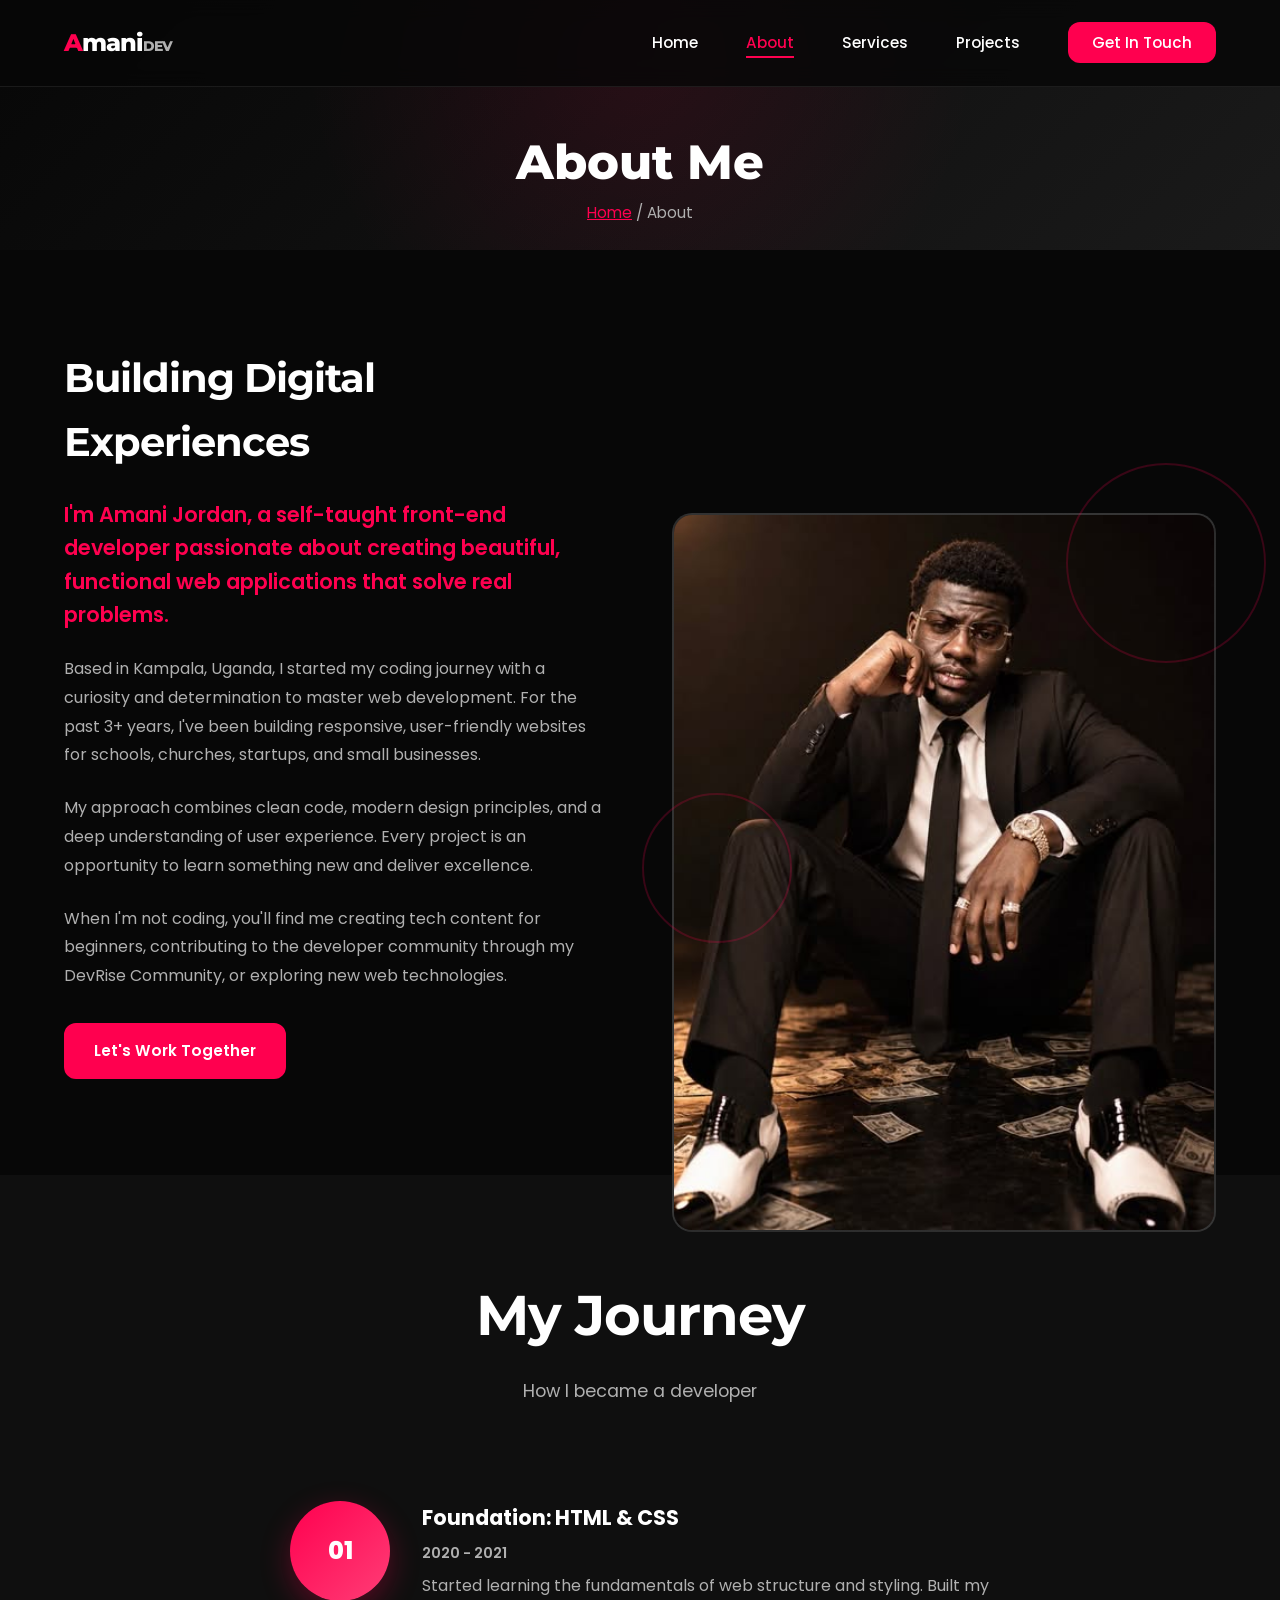
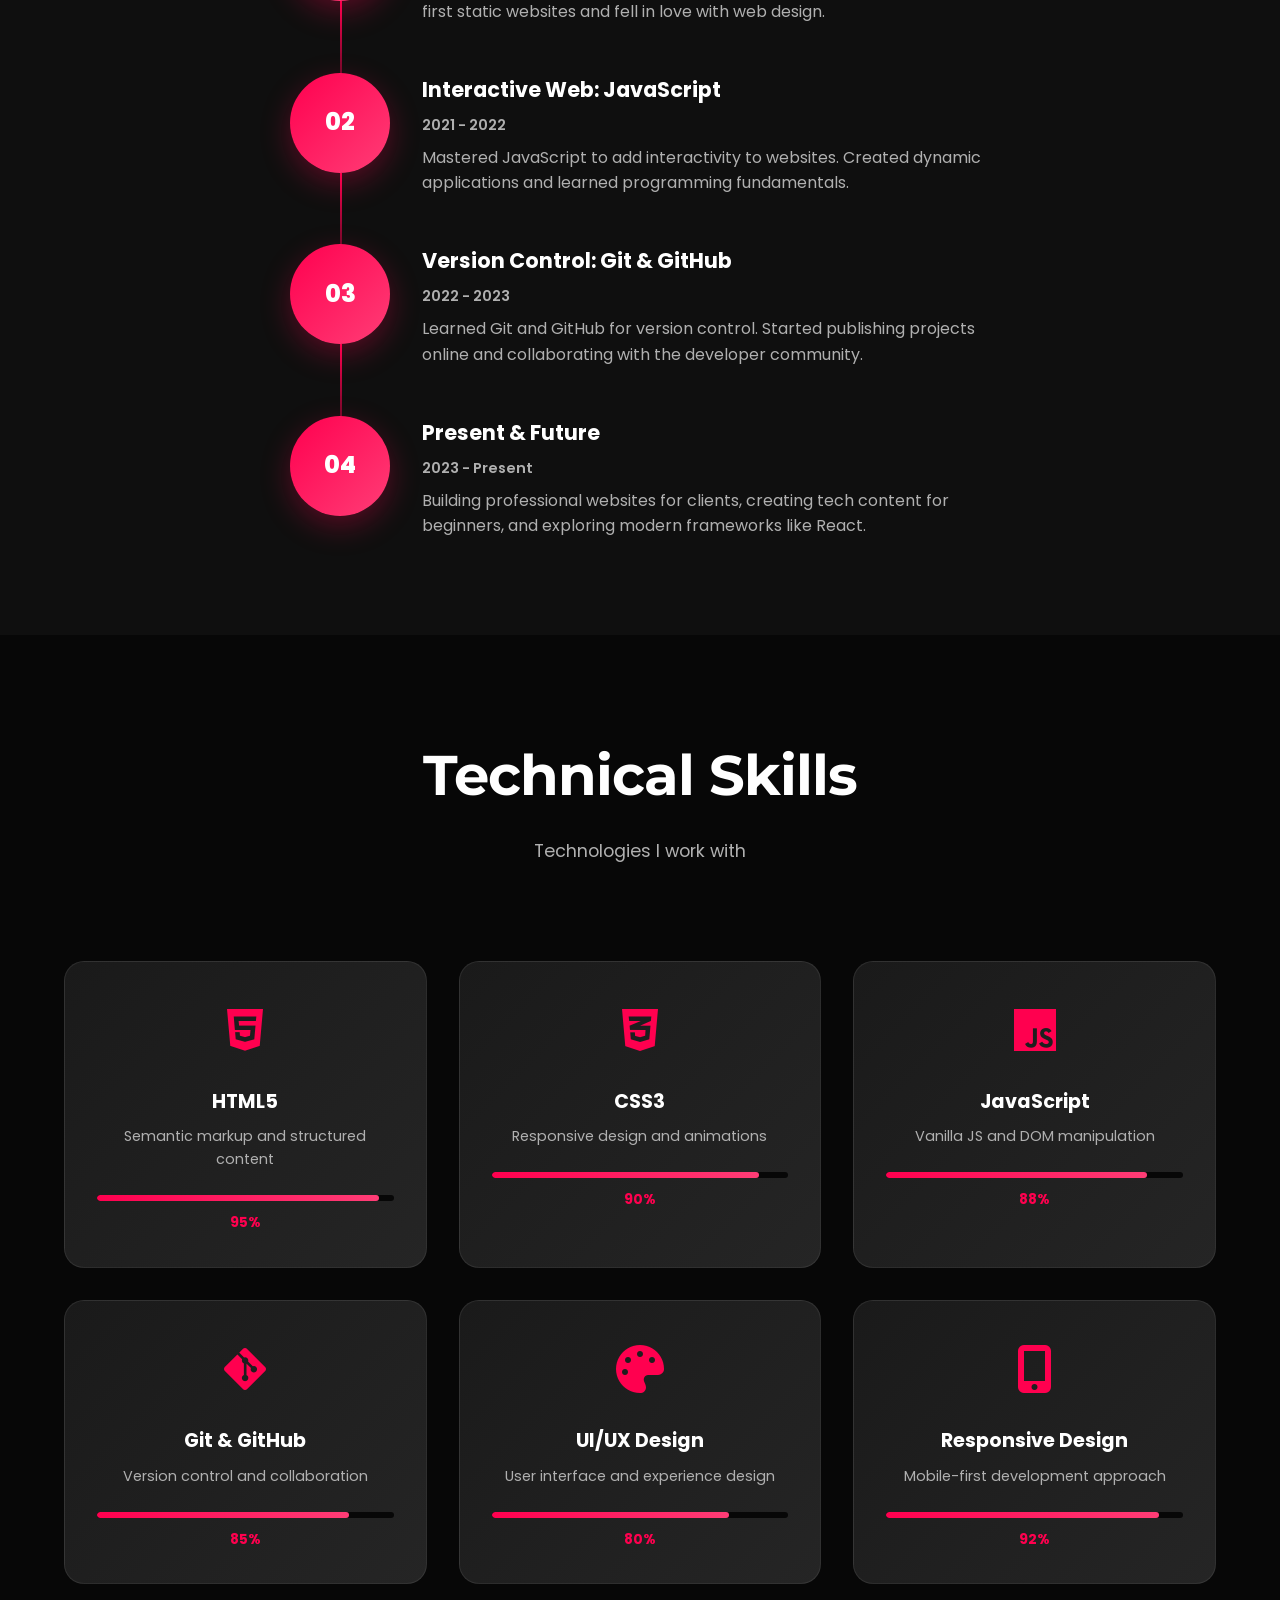
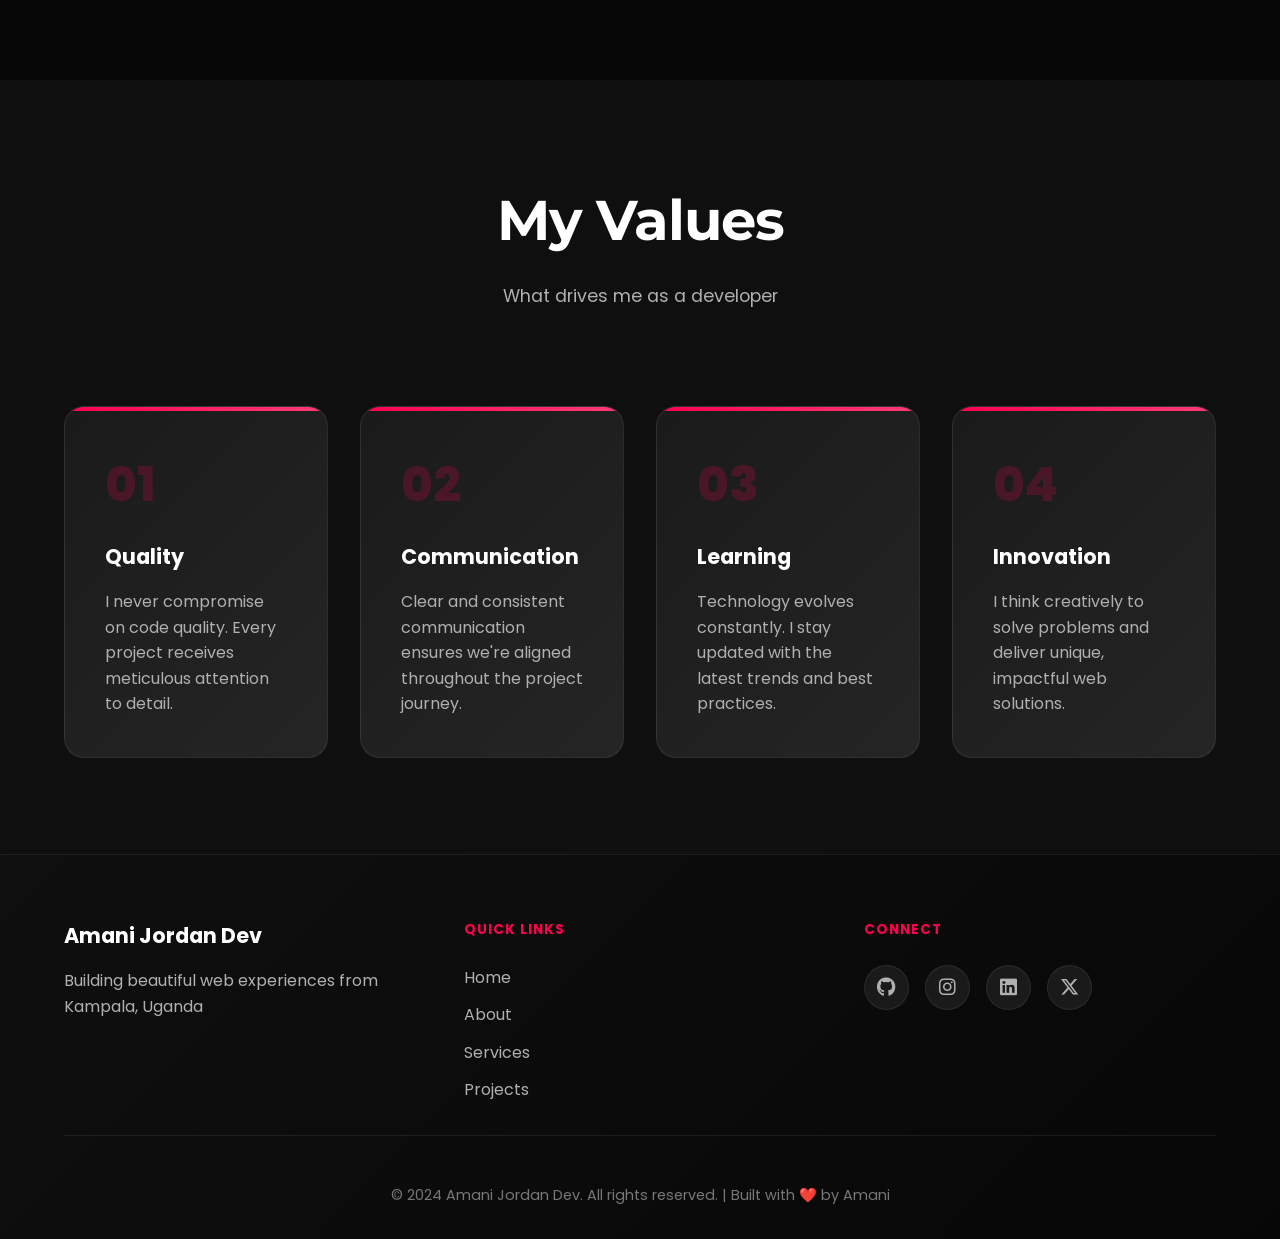
==== about.html @ 024da546 "Add files via upload" ====
<!DOCTYPE html>
<html lang="en">
<head>
    <meta charset="UTF-8">
    <meta name="viewport" content="width=device-width, initial-scale=1.0">
    <meta name="description" content="About Amani Jordan Dev - Learn about my journey as a front-end developer">
    <title>About Me | Amani Jordan Dev</title>
    <link rel="stylesheet" href="style.css">
    <link rel="stylesheet" href="https://cdnjs.cloudflare.com/ajax/libs/font-awesome/6.5.2/css/all.min.css">
    <link href="https://fonts.googleapis.com/css2?family=Poppins:wght@300;400;500;600;700;800&family=Montserrat:wght@400;500;600;700;800&display=swap" rel="stylesheet">
</head>
<body>

<!-- ================= NAVIGATION ================= -->
<nav class="navbar">
    <div class="container">
        <div class="nav-wrapper">
            <a href="index.html" class="logo">
                <span class="logo-letter">A</span>mani<span class="logo-dev">DEV</span>
            </a>

            <button class="menu-toggle" id="menuToggle" aria-label="Toggle menu">
                <span></span>
                <span></span>
                <span></span>
            </button>

            <ul class="nav-menu" id="navMenu">
                <li><a href="index.html" class="nav-link">Home</a></li>
                <li><a href="about.html" class="nav-link active">About</a></li>
                <li><a href="services.html" class="nav-link">Services</a></li>
                <li><a href="projects.html" class="nav-link">Projects</a></li>
                <li><a href="contact.html" class="nav-link cta-link">Get In Touch</a></li>
            </ul>
        </div>
    </div>
</nav>

<!-- ================= PAGE HEADER ================= -->
<section class="page-header">
    <div class="container">
        <h1 class="page-title">About Me</h1>
        <p class="page-breadcrumb"><a href="index.html">Home</a> / About</p>
    </div>
</section>

<!-- ================= ABOUT SECTION ================= -->
<section class="about-section">
    <div class="container">
        <div class="about-content">
            <div class="about-text fade-in-left">
                <h2 class="section-title">Building Digital Experiences</h2>
                <p class="about-intro">
                    I'm Amani Jordan, a self-taught front-end developer passionate about creating beautiful, 
                    functional web applications that solve real problems.
                </p>

                <div class="about-description">
                    <p>
                        Based in Kampala, Uganda, I started my coding journey with a curiosity and determination 
                        to master web development. For the past 3+ years, I've been building responsive, user-friendly 
                        websites for schools, churches, startups, and small businesses.
                    </p>

                    <p>
                        My approach combines clean code, modern design principles, and a deep understanding of user experience. 
                        Every project is an opportunity to learn something new and deliver excellence.
                    </p>

                    <p>
                        When I'm not coding, you'll find me creating tech content for beginners, contributing to the developer 
                        community through my DevRise Community, or exploring new web technologies.
                    </p>
                </div>

                <div class="cta-text">
                    <a href="contact.html" class="btn btn-primary">Let's Work Together</a>
                </div>
            </div>

            <div class="about-image fade-in-right">
                <div class="image-wrapper">
                    <div class="image-box"><img src="profile.jpg" alt=""></div>
                    <div class="floating-shape shape-1"></div>
                    <div class="floating-shape shape-2"></div>
                </div>
            </div>
        </div>
    </div>
</section>

<!-- ================= JOURNEY SECTION ================= -->
<section class="journey-section">
    <div class="container">
        <div class="section-header">
            <h2 class="section-title">My Journey</h2>
            <p class="section-subtitle">How I became a developer</p>
        </div>

        <div class="timeline">
            <div class="timeline-item fade-in-up">
                <div class="timeline-marker">
                    <span>01</span>
                </div>
                <div class="timeline-content">
                    <h3>Foundation: HTML & CSS</h3>
                    <p class="timeline-date">2020 - 2021</p>
                    <p>Started learning the fundamentals of web structure and styling. Built my first static websites 
                    and fell in love with web design.</p>
                </div>
            </div>

            <div class="timeline-item fade-in-up">
                <div class="timeline-marker">
                    <span>02</span>
                </div>
                <div class="timeline-content">
                    <h3>Interactive Web: JavaScript</h3>
                    <p class="timeline-date">2021 - 2022</p>
                    <p>Mastered JavaScript to add interactivity to websites. Created dynamic applications and 
                    learned programming fundamentals.</p>
                </div>
            </div>

            <div class="timeline-item fade-in-up">
                <div class="timeline-marker">
                    <span>03</span>
                </div>
                <div class="timeline-content">
                    <h3>Version Control: Git & GitHub</h3>
                    <p class="timeline-date">2022 - 2023</p>
                    <p>Learned Git and GitHub for version control. Started publishing projects online and 
                    collaborating with the developer community.</p>
                </div>
            </div>

            <div class="timeline-item fade-in-up">
                <div class="timeline-marker">
                    <span>04</span>
                </div>
                <div class="timeline-content">
                    <h3>Present & Future</h3>
                    <p class="timeline-date">2023 - Present</p>
                    <p>Building professional websites for clients, creating tech content for beginners, and 
                    exploring modern frameworks like React.</p>
                </div>
            </div>
        </div>
    </div>
</section>

<!-- ================= SKILLS SECTION ================= -->
<section class="skills-section">
    <div class="container">
        <div class="section-header">
            <h2 class="section-title">Technical Skills</h2>
            <p class="section-subtitle">Technologies I work with</p>
        </div>

        <div class="skills-grid">
            <div class="skill-card fade-in-up">
                <div class="skill-icon">
                    <i class="fab fa-html5"></i>
                </div>
                <h3>HTML5</h3>
                <p>Semantic markup and structured content</p>
                <div class="skill-level">
                    <div class="level-bar" style="width: 95%"></div>
                </div>
                <span class="level-text">95%</span>
            </div>

            <div class="skill-card fade-in-up">
                <div class="skill-icon">
                    <i class="fab fa-css3-alt"></i>
                </div>
                <h3>CSS3</h3>
                <p>Responsive design and animations</p>
                <div class="skill-level">
                    <div class="level-bar" style="width: 90%"></div>
                </div>
                <span class="level-text">90%</span>
            </div>

            <div class="skill-card fade-in-up">
                <div class="skill-icon">
                    <i class="fab fa-js"></i>
                </div>
                <h3>JavaScript</h3>
                <p>Vanilla JS and DOM manipulation</p>
                <div class="skill-level">
                    <div class="level-bar" style="width: 88%"></div>
                </div>
                <span class="level-text">88%</span>
            </div>

            <div class="skill-card fade-in-up">
                <div class="skill-icon">
                    <i class="fab fa-git-alt"></i>
                </div>
                <h3>Git & GitHub</h3>
                <p>Version control and collaboration</p>
                <div class="skill-level">
                    <div class="level-bar" style="width: 85%"></div>
                </div>
                <span class="level-text">85%</span>
            </div>

            <div class="skill-card fade-in-up">
                <div class="skill-icon">
                    <i class="fas fa-palette"></i>
                </div>
                <h3>UI/UX Design</h3>
                <p>User interface and experience design</p>
                <div class="skill-level">
                    <div class="level-bar" style="width: 80%"></div>
                </div>
                <span class="level-text">80%</span>
            </div>

            <div class="skill-card fade-in-up">
                <div class="skill-icon">
                    <i class="fas fa-mobile-alt"></i>
                </div>
                <h3>Responsive Design</h3>
                <p>Mobile-first development approach</p>
                <div class="skill-level">
                    <div class="level-bar" style="width: 92%"></div>
                </div>
                <span class="level-text">92%</span>
            </div>
        </div>
    </div>
</section>

<!-- ================= VALUES SECTION ================= -->
<section class="values-section">
    <div class="container">
        <div class="section-header">
            <h2 class="section-title">My Values</h2>
            <p class="section-subtitle">What drives me as a developer</p>
        </div>

        <div class="values-grid">
            <div class="value-card fade-in-up">
                <div class="value-number">01</div>
                <h3>Quality</h3>
                <p>I never compromise on code quality. Every project receives meticulous attention to detail.</p>
            </div>

            <div class="value-card fade-in-up">
                <div class="value-number">02</div>
                <h3>Communication</h3>
                <p>Clear and consistent communication ensures we're aligned throughout the project journey.</p>
            </div>

            <div class="value-card fade-in-up">
                <div class="value-number">03</div>
                <h3>Learning</h3>
                <p>Technology evolves constantly. I stay updated with the latest trends and best practices.</p>
            </div>

            <div class="value-card fade-in-up">
                <div class="value-number">04</div>
                <h3>Innovation</h3>
                <p>I think creatively to solve problems and deliver unique, impactful web solutions.</p>
            </div>
        </div>
    </div>
</section>

<!-- ================= FOOTER ================= -->
<footer class="footer">
    <div class="container">
        <div class="footer-content">
            <div class="footer-section">
                <h3>Amani Jordan Dev</h3>
                <p>Building beautiful web experiences from Kampala, Uganda</p>
            </div>

            <div class="footer-section">
                <h4>Quick Links</h4>
                <ul>
                    <li><a href="index.html">Home</a></li>
                    <li><a href="about.html">About</a></li>
                    <li><a href="services.html">Services</a></li>
                    <li><a href="projects.html">Projects</a></li>
                </ul>
            </div>

            <div class="footer-section">
                <h4>Connect</h4>
                <div class="social-links">
                    <a href="https://github.com/AmaniJordanDev" target="_blank" aria-label="GitHub">
                        <i class="fab fa-github"></i>
                    </a>
                    <a href="https://www.instagram.com/amani_jordan_dev/" target="_blank" aria-label="Instagram">
                        <i class="fab fa-instagram"></i>
                    </a>
                    <a href="https://www.linkedin.com/in/amani-jordan-b92b26360/" target="_blank" aria-label="LinkedIn">
                        <i class="fab fa-linkedin"></i>
                    </a>
                    <a href="https://x.com/AmaniJordanDev" target="_blank" aria-label="X">
                        <i class="fab fa-x-twitter"></i>
                    </a>
                </div>
            </div>
        </div>

        <div class="footer-bottom">
            <p>&copy; 2024 Amani Jordan Dev. All rights reserved. | Built with <span class="heart">❤️</span> by Amani</p>
        </div>
    </div>
</footer>

<script src="script.js"></script>
</body>
</html>
---- style.css ----
/* ============================================
   AMANI JORDAN DEV - PROFESSIONAL PORTFOLIO
   Modern Design with Animations
   ============================================ */

/* ================= VARIABLES ================= */
:root {
    /* Colors */
    --primary: #ff004f;
    --primary-light: #ff3d76;
    --primary-dark: #cc003d;
    --bg: #070707;
    --bg-light: #0f0f0f;
    --surface: #1a1a1a;
    --surface-light: #252525;
    --text: #ffffff;
    --text-muted: #b0b0b0;
    --border: rgba(255, 255, 255, 0.08);
    
    /* Typography */
    --font-primary: 'Poppins', sans-serif;
    --font-heading: 'Montserrat', sans-serif;
    
    /* Spacing */
    --spacing-xs: 0.5rem;
    --spacing-sm: 1rem;
    --spacing-md: 2rem;
    --spacing-lg: 3rem;
    --spacing-xl: 4rem;
    --spacing-2xl: 6rem;
    
    /* Transitions */
    --transition: 0.3s ease;
    --transition-slow: 0.6s ease;
    
    /* Border Radius */
    --radius-sm: 8px;
    --radius-md: 12px;
    --radius-lg: 16px;
    --radius-xl: 20px;
    
    /* Max Width */
    --max-width: 1200px;
}

/* ================= RESET ================= */
* {
    margin: 0;
    padding: 0;
    box-sizing: border-box;
}

html {
    scroll-behavior: smooth;
}

body {
    background: var(--bg);
    color: var(--text);
    font-family: var(--font-primary);
    line-height: 1.6;
    overflow-x: hidden;
}

img {
    width: 100%;
    display: block;
    max-width: 100%;
    height: auto;
}

a {
    color: inherit;
    text-decoration: none;
    transition: var(--transition);
}

button {
    font-family: inherit;
    cursor: pointer;
    border: none;
    background: none;
}

ul {
    list-style: none;
}

/* ================= GLOBAL ================= */
.container {
    width: min(90%, var(--max-width));
    margin: 0 auto;
}

.section-header {
    text-align: center;
    margin-bottom: var(--spacing-2xl);
}

.section-title {
    font-family: var(--font-heading);
    font-size: clamp(2.5rem, 5vw, 3.5rem);
    font-weight: 700;
    margin-bottom: 1rem;
    letter-spacing: -1px;
}

.section-subtitle {
    font-size: 1.1rem;
    color: var(--text-muted);
    max-width: 600px;
    margin: 0 auto;
}

/* ================= BUTTONS ================= */
.btn {
    display: inline-flex;
    align-items: center;
    justify-content: center;
    gap: 0.5rem;
    padding: 0.875rem 1.75rem;
    border-radius: var(--radius-md);
    font-size: 0.95rem;
    font-weight: 600;
    transition: var(--transition);
    position: relative;
    overflow: hidden;
}

.btn::before {
    content: '';
    position: absolute;
    top: 0;
    left: -100%;
    width: 100%;
    height: 100%;
    background: rgba(255, 255, 255, 0.2);
    transition: left var(--transition);
    z-index: -1;
}

.btn:hover::before {
    left: 100%;
}

.btn-primary {
    background: var(--primary);
    color: white;
    border: 2px solid var(--primary);
}

.btn-primary:hover {
    background: var(--primary-dark);
    border-color: var(--primary-dark);
    transform: translateY(-2px);
    box-shadow: 0 10px 30px rgba(255, 0, 79, 0.3);
}

.btn-secondary {
    background: transparent;
    color: var(--text);
    border: 2px solid var(--text-muted);
}

.btn-secondary:hover {
    border-color: var(--primary);
    color: var(--primary);
    background: rgba(255, 0, 79, 0.05);
    transform: translateY(-2px);
}

.btn-large {
    padding: 1.25rem 3rem;
    font-size: 1.05rem;
}

.btn-whatsapp {
    background: #25d366;
    color: white;
    border: 2px solid #25d366;
}

.btn-whatsapp:hover {
    background: #1fa952;
    border-color: #1fa952;
}

.btn-email {
    background: transparent;
    color: var(--text);
    border: 2px solid var(--text-muted);
}

.btn-email:hover {
    border-color: var(--primary);
    color: var(--primary);
}

.btn-submit {
    width: 100%;
}

.btn:disabled {
    opacity: 0.6;
    cursor: not-allowed;
}

/* ================= ANIMATIONS ================= */
@keyframes fadeInUp {
    from {
        opacity: 0;
        transform: translateY(30px);
    }
    to {
        opacity: 1;
        transform: translateY(0);
    }
}

@keyframes fadeInDown {
    from {
        opacity: 0;
        transform: translateY(-30px);
    }
    to {
        opacity: 1;
        transform: translateY(0);
    }
}

@keyframes fadeInLeft {
    from {
        opacity: 0;
        transform: translateX(-30px);
    }
    to {
        opacity: 1;
        transform: translateX(0);
    }
}

@keyframes fadeInRight {
    from {
        opacity: 0;
        transform: translateX(30px);
    }
    to {
        opacity: 1;
        transform: translateX(0);
    }
}

@keyframes float {
    0%, 100% {
        transform: translateY(0px);
    }
    50% {
        transform: translateY(-20px);
    }
}

@keyframes glow {
    0%, 100% {
        box-shadow: 0 0 20px rgba(255, 0, 79, 0.3);
    }
    50% {
        box-shadow: 0 0 40px rgba(255, 0, 79, 0.5);
    }
}

@keyframes slideDown {
    from {
        transform: translateY(-100%);
        opacity: 0;
    }
    to {
        transform: translateY(0);
        opacity: 1;
    }
}

@keyframes pulse {
    0%, 100% {
        opacity: 1;
    }
    50% {
        opacity: 0.7;
    }
}

.fade-in-up {
    animation: fadeInUp 0.6s ease forwards;
    opacity: 0;
}

.fade-in-down {
    animation: fadeInDown 0.6s ease forwards;
    opacity: 0;
}

.fade-in-left {
    animation: fadeInLeft 0.6s ease forwards;
    opacity: 0;
}

.fade-in-right {
    animation: fadeInRight 0.6s ease forwards;
    opacity: 0;
}

/* ================= NAVBAR ================= */
.navbar {
    position: fixed;
    top: 0;
    left: 0;
    right: 0;
    z-index: 1000;
    background: rgba(7, 7, 7, 0.8);
    backdrop-filter: blur(10px);
    border-bottom: 1px solid var(--border);
    transition: var(--transition);
}

.nav-wrapper {
    display: flex;
    align-items: center;
    justify-content: space-between;
    padding: 1.5rem 0;
}

.logo {
    font-family: var(--font-heading);
    font-size: 1.5rem;
    font-weight: 800;
    letter-spacing: -1px;
    transition: var(--transition);
}

.logo:hover {
    color: var(--primary);
}

.logo-letter {
    color: var(--primary);
}

.logo-dev {
    font-size: 0.85rem;
    color: var(--text-muted);
}

.nav-menu {
    display: flex;
    align-items: center;
    gap: 3rem;
}

.nav-link {
    position: relative;
    font-size: 0.95rem;
    font-weight: 500;
    color: var(--text);
    transition: var(--transition);
}

.nav-link::after {
    content: '';
    position: absolute;
    bottom: -5px;
    left: 0;
    width: 0;
    height: 2px;
    background: var(--primary);
    transition: width var(--transition);
}

.nav-link:hover::after,
.nav-link.active::after {
    width: 100%;
}

.nav-link.active {
    color: var(--primary);
}

.cta-link {
    background: var(--primary);
    color: white;
    padding: 0.625rem 1.5rem;
    border-radius: var(--radius-md);
}

.cta-link::after {
    display: none;
}

.cta-link:hover {
    background: var(--primary-dark);
    box-shadow: 0 10px 30px rgba(255, 0, 79, 0.3);
}

/* Mobile Menu */
.menu-toggle {
    display: none;
    flex-direction: column;
    gap: 5px;
}

.menu-toggle span {
    width: 25px;
    height: 2px;
    background: var(--text);
    border-radius: 2px;
    transition: var(--transition);
}

.menu-toggle.active span:nth-child(1) {
    transform: rotate(45deg) translate(7px, 7px);
}

.menu-toggle.active span:nth-child(2) {
    opacity: 0;
}

.menu-toggle.active span:nth-child(3) {
    transform: rotate(-45deg) translate(7px, -7px);
}

/* ================= HERO SECTION ================= */
.hero {
    min-height: 100vh;
    display: flex;
    align-items: center;
    justify-content: center;
    padding-top: 100px;
    position: relative;
    overflow: hidden;
    background: linear-gradient(135deg, var(--bg) 0%, var(--surface) 100%);
}

.hero::before {
    content: '';
    position: absolute;
    top: 0;
    left: 0;
    right: 0;
    bottom: 0;
    background: radial-gradient(circle at 80% 20%, rgba(255, 0, 79, 0.1) 0%, transparent 50%);
    pointer-events: none;
}

.stars {
    position: absolute;
    width: 100%;
    height: 100%;
    pointer-events: none;
}

.hero-content {
    display: grid;
    grid-template-columns: 1fr 1fr;
    gap: 4rem;
    align-items: center;
    position: relative;
    z-index: 2;
    width: 100%;
}

.hero-text {
    display: flex;
    flex-direction: column;
}

.hero-subtitle {
    color: var(--primary);
    font-size: 0.95rem;
    font-weight: 600;
    letter-spacing: 2px;
    text-transform: uppercase;
    margin-bottom: 1rem;
}

.hero-title {
    font-family: var(--font-heading);
    font-size: clamp(2.5rem, 7vw, 4rem);
    font-weight: 800;
    line-height: 1.2;
    margin-bottom: 1.5rem;
    letter-spacing: -2px;
}

.gradient-text {
    background: linear-gradient(135deg, var(--primary) 0%, var(--primary-light) 100%);
    -webkit-background-clip: text;
    -webkit-text-fill-color: transparent;
    background-clip: text;
}

.typed-text {
    color: var(--primary);
}

.hero-description {
    font-size: 1.1rem;
    color: var(--text-muted);
    line-height: 1.8;
    margin-bottom: 2rem;
    max-width: 500px;
}

.hero-buttons {
    display: flex;
    gap: 1.5rem;
    flex-wrap: wrap;
    margin-bottom: 3rem;
}

.hero-stats {
    display: flex;
    gap: 3rem;
    padding-top: 2rem;
    border-top: 1px solid var(--border);
}

.stat {
    display: flex;
    flex-direction: column;
}

.stat h3 {
    font-size: 2rem;
    font-weight: 800;
    color: var(--primary);
    margin-bottom: 0.25rem;
}

.stat p {
    font-size: 0.9rem;
    color: var(--text-muted);
}

.hero-image {
    position: relative;
    height: 500px;
    display: flex;
    align-items: center;
    justify-content: center;
}

.floating-card {
    background: linear-gradient(135deg, var(--surface) 0%, var(--surface-light) 100%);
    border: 1px solid var(--border);
    border-radius: var(--radius-xl);
    padding: 3rem;
    animation: float 3s ease-in-out infinite;
    position: relative;
    z-index: 2;
}

.card-content {
    background: rgba(255, 0, 79, 0.05);
    border: 1px solid var(--border);
    border-radius: var(--radius-lg);
    padding: 2rem;
    font-family: 'Courier New', monospace;
    font-size: 0.9rem;
}

.code-snippet {
    display: flex;
    flex-direction: column;
    gap: 0.5rem;
}

.code-tag {
    color: var(--primary);
}

.code-comment {
    color: var(--text-muted);
    font-style: italic;
}

.floating-circle {
    position: absolute;
    border: 1px solid rgba(255, 0, 79, 0.2);
    border-radius: 50%;
    animation: float 4s ease-in-out infinite;
}

.circle-1 {
    width: 300px;
    height: 300px;
    top: 50%;
    left: 50%;
    transform: translate(-50%, -50%);
    animation-delay: 0s;
}

.circle-2 {
    width: 200px;
    height: 200px;
    top: 50%;
    left: 50%;
    transform: translate(-50%, -50%);
    animation-delay: 0.5s;
}

/* Scroll Indicator */
.scroll-indicator {
    position: absolute;
    bottom: 40px;
    left: 50%;
    transform: translateX(-50%);
    text-align: center;
    animation: float 2s ease-in-out infinite;
}

.scroll-indicator span {
    font-size: 0.85rem;
    color: var(--text-muted);
    display: block;
    margin-bottom: 1rem;
}

.mouse {
    width: 24px;
    height: 40px;
    border: 2px solid var(--text-muted);
    border-radius: 12px;
    margin: 0 auto;
    position: relative;
}

.mouse span {
    position: absolute;
    top: 8px;
    left: 50%;
    transform: translateX(-50%);
    width: 2px;
    height: 8px;
    background: var(--text-muted);
    border-radius: 1px;
    animation: scroll 1.5s infinite;
}

@keyframes scroll {
    0% {
        opacity: 1;
        transform: translateX(-50%) translateY(0);
    }
    100% {
        opacity: 0;
        transform: translateX(-50%) translateY(12px);
    }
}

/* ================= FEATURES SECTION ================= */
.features {
    padding: var(--spacing-2xl) 0;
    position: relative;
    background: var(--bg-light);
}

.features-grid {
    display: grid;
    grid-template-columns: repeat(auto-fit, minmax(300px, 1fr));
    gap: 2rem;
}

.feature-card {
    background: linear-gradient(135deg, var(--surface) 0%, var(--surface-light) 100%);
    border: 1px solid var(--border);
    border-radius: var(--radius-xl);
    padding: 2.5rem;
    text-align: center;
    transition: var(--transition);
    cursor: pointer;
}

.feature-card:hover {
    border-color: var(--primary);
    transform: translateY(-10px);
    box-shadow: 0 20px 50px rgba(255, 0, 79, 0.2);
}

.feature-icon {
    font-size: 3rem;
    color: var(--primary);
    margin-bottom: 1.5rem;
}

.feature-card h3 {
    font-size: 1.3rem;
    font-weight: 700;
    margin-bottom: 1rem;
}

.feature-card p {
    color: var(--text-muted);
    font-size: 0.95rem;
    line-height: 1.6;
}

/* ================= CTA SECTION ================= */
.cta-section {
    padding: var(--spacing-2xl) 0;
    background: linear-gradient(135deg, rgba(255, 0, 79, 0.1) 0%, transparent 100%);
    border-top: 1px solid var(--border);
    border-bottom: 1px solid var(--border);
}

.cta-content {
    text-align: center;
    max-width: 700px;
    margin: 0 auto;
}

.cta-content h2 {
    font-family: var(--font-heading);
    font-size: clamp(2rem, 4vw, 3rem);
    font-weight: 700;
    margin-bottom: 1rem;
}

.cta-content p {
    font-size: 1.1rem;
    color: var(--text-muted);
    margin-bottom: 2.5rem;
}

/* ================= PAGE HEADER ================= */
.page-header {
    min-height: 250px;
    display: flex;
    align-items: center;
    justify-content: center;
    padding-top: 100px;
    background: linear-gradient(135deg, var(--bg) 0%, var(--surface) 100%);
    position: relative;
    overflow: hidden;
}

.page-header::before {
    content: '';
    position: absolute;
    top: 0;
    left: 0;
    right: 0;
    bottom: 0;
    background: radial-gradient(circle at 50% 20%, rgba(255, 0, 79, 0.1) 0%, transparent 50%);
    pointer-events: none;
}

.page-title {
    font-family: var(--font-heading);
    font-size: clamp(2rem, 5vw, 3rem);
    font-weight: 800;
    text-align: center;
    position: relative;
    z-index: 2;
}

.page-breadcrumb {
    text-align: center;
    color: var(--text-muted);
    font-size: 0.95rem;
    position: relative;
    z-index: 2;
}

.page-breadcrumb a {
    color: var(--primary);
    text-decoration: underline;
}

/* ================= ABOUT SECTION ================= */
.about-section {
    padding: var(--spacing-2xl) 0;
}

.about-content {
    display: grid;
    grid-template-columns: 1fr 1fr;
    gap: 4rem;
    align-items: center;
}

.about-text h2 {
    font-family: var(--font-heading);
    font-size: clamp(2rem, 4vw, 2.5rem);
    font-weight: 700;
    margin-bottom: 1.5rem;
}

.about-intro {
    font-size: 1.3rem;
    color: var(--primary);
    margin-bottom: 1.5rem;
    font-weight: 600;
}

.about-description {
    display: flex;
    flex-direction: column;
    gap: 1.5rem;
}

.about-description p {
    color: var(--text-muted);
    line-height: 1.8;
    font-size: 1rem;
}

.cta-text {
    margin-top: 2rem;
}

.about-image {
    position: relative;
    height: 400px;
}

.image-wrapper {
    position: relative;
    height: 100%;
}

.image-box {
    width: 100%;
    background: linear-gradient(135deg, var(--surface) 0%, var(--surface-light) 100%);
    border: 2px solid var(--border);
    border-radius: var(--radius-xl);
    overflow: hidden;
    animation: float 3s ease-in-out infinite;
}

.floating-shape {
    position: absolute;
    border: 2px solid rgba(255, 0, 79, 0.2);
    border-radius: 50%;
    animation: float 4s ease-in-out infinite;
}

.shape-1 {
    width: 200px;
    height: 200px;
    top: -50px;
    right: -50px;
}

.shape-2 {
    width: 150px;
    height: 150px;
    bottom: -30px;
    left: -30px;
    animation-delay: 0.5s;
}

/* ================= JOURNEY/TIMELINE SECTION ================= */
.journey-section {
    padding: var(--spacing-2xl) 0;
    background: var(--bg-light);
}

.timeline {
    display: grid;
    gap: 3rem;
    max-width: 700px;
    margin: 0 auto;
}

.timeline-item {
    display: grid;
    grid-template-columns: 100px 1fr;
    gap: 2rem;
    position: relative;
    padding-left: 0;
}

.timeline-item:not(:last-child)::after {
    content: '';
    position: absolute;
    left: 50px;
    top: 100px;
    width: 2px;
    height: 100%;
    background: linear-gradient(to bottom, var(--primary), transparent);
}

.timeline-marker {
    background: linear-gradient(135deg, var(--primary) 0%, var(--primary-light) 100%);
    width: 100px;
    height: 100px;
    border-radius: 50%;
    display: flex;
    align-items: center;
    justify-content: center;
    font-weight: 800;
    font-size: 1.5rem;
    color: white;
    box-shadow: 0 10px 30px rgba(255, 0, 79, 0.3);
    flex-shrink: 0;
}

.timeline-content h3 {
    font-size: 1.3rem;
    font-weight: 700;
    margin-bottom: 0.5rem;
}

.timeline-date {
    color: var(--primary);
    font-size: 0.9rem;
    font-weight: 600;
    margin-bottom: 0.5rem;
}

.timeline-content p {
    color: var(--text-muted);
    line-height: 1.6;
}

/* ================= SKILLS SECTION ================= */
.skills-section {
    padding: var(--spacing-2xl) 0;
}

.skills-grid {
    display: grid;
    grid-template-columns: repeat(auto-fit, minmax(280px, 1fr));
    gap: 2rem;
}

.skill-card {
    background: linear-gradient(135deg, var(--surface) 0%, var(--surface-light) 100%);
    border: 1px solid var(--border);
    border-radius: var(--radius-xl);
    padding: 2rem;
    text-align: center;
    transition: var(--transition);
}

.skill-card:hover {
    border-color: var(--primary);
    transform: translateY(-10px);
    box-shadow: 0 20px 50px rgba(255, 0, 79, 0.2);
}

.skill-icon {
    font-size: 3rem;
    color: var(--primary);
    margin-bottom: 1rem;
}

.skill-card h3 {
    font-size: 1.2rem;
    font-weight: 700;
    margin-bottom: 0.5rem;
}

.skill-card p {
    color: var(--text-muted);
    font-size: 0.9rem;
    margin-bottom: 1.5rem;
}

.skill-level {
    background: var(--bg);
    height: 6px;
    border-radius: 3px;
    overflow: hidden;
    margin-bottom: 0.5rem;
}

.level-bar {
    height: 100%;
    background: linear-gradient(90deg, var(--primary) 0%, var(--primary-light) 100%);
    border-radius: 3px;
    animation: fillBar 1.5s ease-out forwards;
}

@keyframes fillBar {
    from {
        width: 0;
    }
}

.level-text {
    font-size: 0.85rem;
    color: var(--primary);
    font-weight: 700;
}

/* ================= VALUES SECTION ================= */
.values-section {
    padding: var(--spacing-2xl) 0;
    background: var(--bg-light);
}

.values-grid {
    display: grid;
    grid-template-columns: repeat(auto-fit, minmax(250px, 1fr));
    gap: 2rem;
}

.value-card {
    background: linear-gradient(135deg, var(--surface) 0%, var(--surface-light) 100%);
    border: 1px solid var(--border);
    border-radius: var(--radius-xl);
    padding: 2.5rem;
    position: relative;
    overflow: hidden;
}

.value-card::before {
    content: '';
    position: absolute;
    top: 0;
    left: 0;
    right: 0;
    height: 4px;
    background: linear-gradient(90deg, var(--primary), var(--primary-light));
}

.value-number {
    font-size: 3rem;
    font-weight: 800;
    color: rgba(255, 0, 79, 0.2);
    margin-bottom: 1rem;
}

.value-card h3 {
    font-size: 1.3rem;
    font-weight: 700;
    margin-bottom: 1rem;
}

.value-card p {
    color: var(--text-muted);
    line-height: 1.6;
}

/* ================= SERVICES SECTION ================= */
.services-section {
    padding: var(--spacing-2xl) 0;
}

.services-grid {
    display: grid;
    grid-template-columns: repeat(auto-fit, minmax(320px, 1fr));
    gap: 2.5rem;
}

.service-card {
    background: linear-gradient(135deg, var(--surface) 0%, var(--surface-light) 100%);
    border: 1px solid var(--border);
    border-radius: var(--radius-xl);
    padding: 2.5rem;
    transition: var(--transition);
    position: relative;
    overflow: hidden;
}

.service-card::before {
    content: '';
    position: absolute;
    top: 0;
    right: 0;
    width: 150px;
    height: 150px;
    background: radial-gradient(circle, rgba(255, 0, 79, 0.1) 0%, transparent 70%);
    border-radius: 50%;
}

.service-card:hover {
    border-color: var(--primary);
    transform: translateY(-15px);
    box-shadow: 0 30px 60px rgba(255, 0, 79, 0.15);
}

.service-icon {
    font-size: 2.5rem;
    color: var(--primary);
    margin-bottom: 1.5rem;
}

.service-card h3 {
    font-size: 1.3rem;
    font-weight: 700;
    margin-bottom: 1rem;
}

.service-description {
    color: var(--text-muted);
    margin-bottom: 1.5rem;
    line-height: 1.6;
}

.service-features {
    display: flex;
    flex-direction: column;
    gap: 0.75rem;
    text-align: left;
    font-size: 0.95rem;
}

.service-features li {
    display: flex;
    align-items: center;
    gap: 0.75rem;
    color: var(--text-muted);
}

.service-features i {
    color: var(--primary);
    font-size: 0.85rem;
}

/* ================= PRICING SECTION ================= */
.pricing-section {
    padding: var(--spacing-2xl) 0;
    background: var(--bg-light);
}

.pricing-grid {
    display: grid;
    grid-template-columns: repeat(auto-fit, minmax(300px, 1fr));
    gap: 2rem;
    max-width: 1100px;
    margin: 0 auto var(--spacing-2xl);
}

.pricing-card {
    background: linear-gradient(135deg, var(--surface) 0%, var(--surface-light) 100%);
    border: 1px solid var(--border);
    border-radius: var(--radius-xl);
    padding: 2.5rem;
    display: flex;
    flex-direction: column;
    transition: var(--transition);
    position: relative;
}

.pricing-card:hover {
    border-color: var(--primary);
    transform: translateY(-15px);
}

.pricing-card.featured {
    border-color: var(--primary);
    box-shadow: 0 20px 60px rgba(255, 0, 79, 0.2);
    transform: scale(1.05);
}

.pricing-badge {
    position: absolute;
    top: -12px;
    right: 2rem;
    background: var(--surface);
    border: 1px solid var(--border);
    color: var(--text-muted);
    padding: 0.5rem 1rem;
    border-radius: var(--radius-md);
    font-size: 0.8rem;
    font-weight: 600;
    text-transform: uppercase;
    letter-spacing: 1px;
}

.pricing-badge.featured-badge {
    border-color: var(--primary);
    color: var(--primary);
}

.pricing-card h3 {
    font-size: 1.5rem;
    font-weight: 700;
    margin-bottom: 0.5rem;
    margin-top: 1rem;
}

.pricing-description {
    color: var(--text-muted);
    font-size: 0.95rem;
    margin-bottom: 2rem;
}

.price {
    font-size: 2.5rem;
    font-weight: 800;
    margin-bottom: 2rem;
    display: flex;
    align-items: baseline;
    gap: 0.25rem;
}

.price .currency {
    font-size: 1.5rem;
    color: var(--primary);
}

.price .amount {
    color: var(--text);
}

.price .period {
    font-size: 0.9rem;
    color: var(--text-muted);
    font-weight: 500;
    margin-left: auto;
}

.pricing-features {
    display: flex;
    flex-direction: column;
    gap: 1rem;
    margin-bottom: 2rem;
    flex-grow: 1;
    text-align: left;
}

.pricing-features li {
    display: flex;
    align-items: center;
    gap: 0.75rem;
    color: var(--text-muted);
}

.pricing-features i {
    color: var(--primary);
}

.pricing-features li.unavailable {
    opacity: 0.5;
    text-decoration: line-through;
}

.pricing-features li.unavailable i {
    color: var(--text-muted);
}

.pricing-note {
    text-align: center;
    padding: 1.5rem;
    background: linear-gradient(135deg, rgba(255, 0, 79, 0.1) 0%, transparent 100%);
    border: 1px solid var(--border);
    border-radius: var(--radius-lg);
    color: var(--text-muted);
}

/* ================= PROCESS SECTION ================= */
.process-section {
    padding: var(--spacing-2xl) 0;
}

.process-grid {
    display: grid;
    grid-template-columns: repeat(auto-fit, minmax(280px, 1fr));
    gap: 2rem;
}

.process-card {
    background: linear-gradient(135deg, var(--surface) 0%, var(--surface-light) 100%);
    border: 1px solid var(--border);
    border-radius: var(--radius-xl);
    padding: 2.5rem;
    text-align: center;
    transition: var(--transition);
    position: relative;
}

.process-card:hover {
    border-color: var(--primary);
    transform: translateY(-10px);
    box-shadow: 0 20px 50px rgba(255, 0, 79, 0.2);
}

.process-step {
    font-size: 2.5rem;
    font-weight: 800;
    background: linear-gradient(135deg, var(--primary) 0%, var(--primary-light) 100%);
    -webkit-background-clip: text;
    -webkit-text-fill-color: transparent;
    background-clip: text;
    margin-bottom: 1rem;
}

.process-card h3 {
    font-size: 1.3rem;
    font-weight: 700;
    margin-bottom: 1rem;
}

.process-card p {
    color: var(--text-muted);
    line-height: 1.6;
}

/* ================= PROJECTS SECTION ================= */
.projects-section {
    padding: var(--spacing-2xl) 0;
}

.project-filters {
    display: flex;
    justify-content: center;
    gap: 1rem;
    margin-bottom: 4rem;
    flex-wrap: wrap;
}

.filter-btn {
    background: transparent;
    border: 2px solid var(--border);
    color: var(--text);
    padding: 0.625rem 1.5rem;
    border-radius: var(--radius-md);
    font-weight: 600;
    font-size: 0.95rem;
    transition: var(--transition);
    cursor: pointer;
}

.filter-btn:hover,
.filter-btn.active {
    border-color: var(--primary);
    background: var(--primary);
    color: white;
}

.projects-grid {
    display: grid;
    grid-template-columns: repeat(auto-fit, minmax(350px, 1fr));
    gap: 2.5rem;
    margin-bottom: 3rem;
}

.project-card {
    background: linear-gradient(135deg, var(--surface) 0%, var(--surface-light) 100%);
    border: 1px solid var(--border);
    border-radius: var(--radius-xl);
    overflow: hidden;
    transition: var(--transition);
    cursor: pointer;
}

.project-card:hover {
    border-color: var(--primary);
    transform: translateY(-15px);
    box-shadow: 0 30px 60px rgba(255, 0, 79, 0.2);
}

.project-image {
    position: relative;
    height: 250px;
    overflow: hidden;
    background: var(--bg);
}

.project-placeholder {
    width: 100%;
    height: 100%;
    display: flex;
    align-items: center;
    justify-content: center;
    font-size: 4rem;
    color: rgba(255, 0, 79, 0.3);
    background: linear-gradient(135deg, var(--surface) 0%, var(--surface-light) 100%);
}

.project-overlay {
    position: absolute;
    top: 0;
    left: 0;
    right: 0;
    bottom: 0;
    background: rgba(0, 0, 0, 0.7);
    display: flex;
    align-items: center;
    justify-content: center;
    opacity: 0;
    transition: opacity var(--transition);
}

.project-card:hover .project-overlay {
    opacity: 1;
}

.project-link {
    width: 60px;
    height: 60px;
    background: var(--primary);
    border-radius: 50%;
    display: flex;
    align-items: center;
    justify-content: center;
    font-size: 1.5rem;
    color: white;
    transition: var(--transition);
}

.project-link:hover {
    background: var(--primary-dark);
    transform: scale(1.1);
}

.project-content {
    padding: 2rem;
}

.project-label {
    display: inline-block;
    background: rgba(255, 0, 79, 0.1);
    color: var(--primary);
    padding: 0.4rem 1rem;
    border-radius: var(--radius-md);
    font-size: 0.8rem;
    font-weight: 600;
    text-transform: uppercase;
    letter-spacing: 1px;
    margin-bottom: 1rem;
}

.project-title {
    font-size: 1.4rem;
    font-weight: 700;
    margin-bottom: 1rem;
}

.project-description {
    color: var(--text-muted);
    margin-bottom: 1.5rem;
    line-height: 1.6;
}

.project-tags {
    display: flex;
    gap: 0.75rem;
    flex-wrap: wrap;
    margin-bottom: 1.5rem;
}

.project-tags span {
    background: var(--bg);
    color: var(--primary);
    padding: 0.4rem 0.9rem;
    border-radius: var(--radius-md);
    font-size: 0.8rem;
    font-weight: 600;
}

.view-project {
    display: inline-flex;
    align-items: center;
    gap: 0.5rem;
    color: var(--primary);
    font-weight: 600;
    transition: var(--transition);
}

.view-project:hover {
    gap: 1rem;
}

.more-projects {
    text-align: center;
    padding: 3rem;
    background: linear-gradient(135deg, rgba(255, 0, 79, 0.1) 0%, transparent 100%);
    border-radius: var(--radius-xl);
    border: 1px solid var(--border);
}

.more-projects p {
    font-size: 1.1rem;
    margin-bottom: 1.5rem;
    color: var(--text-muted);
}

/* ================= CONTACT SECTION ================= */
.contact-section {
    padding: var(--spacing-2xl) 0;
}

.contact-wrapper {
    display: grid;
    grid-template-columns: 1fr 1fr;
    gap: 4rem;
    margin-bottom: 3rem;
}

.contact-form {
    background: linear-gradient(135deg, var(--surface) 0%, var(--surface-light) 100%);
    border: 1px solid var(--border);
    border-radius: var(--radius-xl);
    padding: 3rem;
}

.contact-form h3 {
    font-size: 1.5rem;
    font-weight: 700;
    margin-bottom: 2rem;
}

.form-group {
    margin-bottom: 1.75rem;
    display: flex;
    flex-direction: column;
}

.form-group label {
    font-weight: 600;
    margin-bottom: 0.5rem;
    font-size: 0.95rem;
}

.form-group input,
.form-group textarea,
.form-group select {
    background: var(--bg);
    border: 1px solid var(--border);
    color: var(--text);
    padding: 0.875rem 1rem;
    border-radius: var(--radius-md);
    font-family: inherit;
    font-size: 0.95rem;
    transition: var(--transition);
}

.form-group input::placeholder,
.form-group textarea::placeholder {
    color: var(--text-muted);
}

.form-group input:focus,
.form-group textarea:focus,
.form-group select:focus {
    outline: none;
    border-color: var(--primary);
    background: rgba(255, 0, 79, 0.02);
    box-shadow: 0 0 0 3px rgba(255, 0, 79, 0.1);
}

.form-group textarea {
    resize: vertical;
    min-height: 120px;
}

.form-group select {
    cursor: pointer;
}

.contact-info {
    display: flex;
    flex-direction: column;
    gap: 2rem;
}

.contact-info h3 {
    font-size: 1.5rem;
    font-weight: 700;
}

.info-card {
    background: linear-gradient(135deg, var(--surface) 0%, var(--surface-light) 100%);
    border: 1px solid var(--border);
    border-radius: var(--radius-xl);
    padding: 2rem;
    display: flex;
    gap: 1.5rem;
}

.info-icon {
    width: 50px;
    height: 50px;
    min-width: 50px;
    background: rgba(255, 0, 79, 0.1);
    border: 1px solid var(--border);
    border-radius: var(--radius-md);
    display: flex;
    align-items: center;
    justify-content: center;
    color: var(--primary);
    font-size: 1.5rem;
}

.info-content h4 {
    font-weight: 700;
    margin-bottom: 0.5rem;
    font-size: 1rem;
}

.info-content p,
.info-content a {
    color: var(--text-muted);
    font-size: 0.95rem;
}

.info-content small {
    display: block;
    font-size: 0.85rem;
    color: #777;
    margin-top: 0.25rem;
}

.info-content a {
    color: var(--primary);
    font-weight: 600;
    transition: var(--transition);
}

.info-content a:hover {
    text-decoration: underline;
}

.quick-contact {
    background: linear-gradient(135deg, rgba(255, 0, 79, 0.1) 0%, transparent 100%);
    border: 1px solid var(--border);
    border-radius: var(--radius-xl);
    padding: 2rem;
}

.quick-contact h4 {
    font-weight: 700;
    margin-bottom: 1.5rem;
}

.quick-contact .btn {
    width: 100%;
    margin-bottom: 1rem;
}

.quick-contact .btn:last-child {
    margin-bottom: 0;
}

.social-connect {
    background: linear-gradient(135deg, var(--surface) 0%, var(--surface-light) 100%);
    border: 1px solid var(--border);
    border-radius: var(--radius-xl);
    padding: 2rem;
    text-align: center;
}

.social-connect h4 {
    font-weight: 700;
    margin-bottom: 1.5rem;
}

.social-links-contact {
    display: flex;
    justify-content: center;
    gap: 1rem;
}

.social-links-contact a {
    width: 45px;
    height: 45px;
    background: var(--bg);
    border: 1px solid var(--border);
    border-radius: 50%;
    display: flex;
    align-items: center;
    justify-content: center;
    font-size: 1.3rem;
    color: var(--text-muted);
    transition: var(--transition);
}

.social-links-contact a:hover {
    background: var(--primary);
    border-color: var(--primary);
    color: white;
    transform: translateY(-5px);
}

.success-message {
    position: fixed;
    top: 50%;
    left: 50%;
    transform: translate(-50%, -50%);
    background: linear-gradient(135deg, var(--surface) 0%, var(--surface-light) 100%);
    border: 2px solid var(--primary);
    border-radius: var(--radius-xl);
    padding: 3rem;
    text-align: center;
    z-index: 2000;
    max-width: 400px;
    box-shadow: 0 30px 80px rgba(255, 0, 79, 0.3);
    animation: slideDown var(--transition);
}

.success-message i {
    font-size: 3rem;
    color: #25d366;
    margin-bottom: 1rem;
}

.success-message h4 {
    font-size: 1.5rem;
    font-weight: 700;
    margin-bottom: 0.5rem;
}

.success-message p {
    color: var(--text-muted);
    margin-bottom: 1.5rem;
}

.close-btn {
    background: var(--primary);
    color: white;
    padding: 0.75rem 2rem;
    border-radius: var(--radius-md);
    font-weight: 600;
    cursor: pointer;
    transition: var(--transition);
}

.close-btn:hover {
    background: var(--primary-dark);
}

/* ================= FAQ SECTION ================= */
.faq-section {
    padding: var(--spacing-2xl) 0;
    background: var(--bg-light);
}

.faq-grid {
    display: grid;
    grid-template-columns: repeat(auto-fit, minmax(350px, 1fr));
    gap: 1.5rem;
    max-width: 1100px;
    margin: 0 auto;
}

.faq-card {
    background: linear-gradient(135deg, var(--surface) 0%, var(--surface-light) 100%);
    border: 1px solid var(--border);
    border-radius: var(--radius-xl);
    overflow: hidden;
    cursor: pointer;
}

.faq-question {
    padding: 2rem;
    display: flex;
    justify-content: space-between;
    align-items: center;
    gap: 1rem;
    user-select: none;
    transition: var(--transition);
}

.faq-card:hover .faq-question {
    background: rgba(255, 0, 79, 0.05);
}

.faq-question h4 {
    font-size: 1.1rem;
    font-weight: 700;
    text-align: left;
}

.faq-icon {
    font-size: 1.2rem;
    color: var(--primary);
    transition: var(--transition);
    flex-shrink: 0;
}

.faq-card.active .faq-icon {
    transform: rotate(180deg);
}

.faq-answer {
    max-height: 0;
    overflow: hidden;
    transition: max-height var(--transition);
}

.faq-card.active .faq-answer {
    max-height: 500px;
}

.faq-answer p {
    padding: 0 2rem 2rem;
    color: var(--text-muted);
    line-height: 1.6;
}

/* ================= FOOTER ================= */
.footer {
    background: linear-gradient(135deg, var(--bg-light) 0%, var(--bg) 100%);
    border-top: 1px solid var(--border);
    padding: var(--spacing-xl) 0 var(--spacing-md);
}

.footer-content {
    display: grid;
    grid-template-columns: repeat(auto-fit, minmax(280px, 1fr));
    gap: 3rem;
    margin-bottom: 3rem;
    padding-bottom: 2rem;
    border-bottom: 1px solid var(--border);
}

.footer-section h3 {
    font-size: 1.3rem;
    font-weight: 700;
    margin-bottom: 1rem;
}

.footer-section h4 {
    font-size: 1rem;
    font-weight: 700;
    margin-bottom: 1.5rem;
    color: var(--primary);
    text-transform: uppercase;
    letter-spacing: 1px;
    font-size: 0.85rem;
}

.footer-section > p {
    color: var(--text-muted);
    line-height: 1.6;
}

.footer-section ul {
    display: flex;
    flex-direction: column;
    gap: 0.75rem;
}

.footer-section a {
    color: var(--text-muted);
    transition: var(--transition);
}

.footer-section a:hover {
    color: var(--primary);
    padding-left: 5px;
}

.social-links {
    display: flex;
    gap: 1rem;
    flex-wrap: wrap;
}

.social-links a {
    width: 45px;
    height: 45px;
    background: var(--surface);
    border: 1px solid var(--border);
    border-radius: 50%;
    display: flex;
    align-items: center;
    justify-content: center;
    font-size: 1.2rem;
    color: var(--text-muted);
    transition: var(--transition);
}

.social-links a:hover {
    background: var(--primary);
    border-color: var(--primary);
    color: white;
    transform: translateY(-5px);
}

.footer-bottom {
    text-align: center;
    color: #777;
    font-size: 0.9rem;
}

.heart {
    color: var(--primary);
    display: inline-block;
    animation: heartbeat 1.5s ease-in-out infinite;
}

@keyframes heartbeat {
    0%, 100% {
        transform: scale(1);
    }
    50% {
        transform: scale(1.2);
    }
}

/* ================= RESPONSIVE DESIGN ================= */
@media (max-width: 900px) {
    .hero-content {
        grid-template-columns: 1fr;
        gap: 2rem;
    }

    .hero-image {
        height: 350px;
    }

    .about-content {
        grid-template-columns: 1fr;
        gap: 2rem;
    }

    .contact-wrapper {
        grid-template-columns: 1fr;
        gap: 2rem;
    }

    .nav-menu {
        gap: 1.5rem;
    }

    .section-title {
        font-size: clamp(2rem, 4vw, 2.5rem);
    }

    .hero-title {
        font-size: clamp(2rem, 5vw, 3rem);
    }
}

@media (max-width: 700px) {
    .menu-toggle {
        display: flex;
    }

    .nav-menu {
        position: fixed;
        top: 0;
        right: -100%;
        width: 80%;
        max-width: 320px;
        height: 100vh;
        background: var(--bg-light);
        border-left: 1px solid var(--border);
        flex-direction: column;
        gap: 2rem;
        padding: 8rem 2rem 2rem;
        transition: right var(--transition-slow);
        z-index: 999;
    }

    .nav-menu.active {
        right: 0;
    }

    .nav-link {
        font-size: 1rem;
    }

    .cta-link {
        width: 100%;
        justify-content: center;
    }

    .hero-buttons {
        flex-direction: column;
    }

    .hero-buttons .btn {
        width: 100%;
    }

    .hero-stats {
        gap: 1.5rem;
    }

    .hero-stats {
        flex-direction: column;
        align-items: flex-start;
        border-top: 1px solid var(--border);
        padding-top: 1.5rem;
    }

    .stat {
        flex-direction: row;
        gap: 1rem;
    }

    .stat h3 {
        font-size: 1.5rem;
    }

    .stat p {
        text-align: left;
    }

    .features-grid {
        grid-template-columns: 1fr;
    }

    .skills-grid,
    .projects-grid,
    .services-grid,
    .pricing-grid,
    .process-grid,
    .values-grid,
    .faq-grid {
        grid-template-columns: 1fr;
    }

    .pricing-card.featured {
        transform: scale(1);
    }

    .timeline {
        max-width: 100%;
    }

    .timeline-item {
        grid-template-columns: 80px 1fr;
        gap: 1.5rem;
    }

    .timeline-marker {
        width: 80px;
        height: 80px;
        font-size: 1.2rem;
    }

    .project-filters {
        gap: 0.75rem;
    }

    .filter-btn {
        padding: 0.5rem 1rem;
        font-size: 0.85rem;
    }

    .section-header {
        margin-bottom: var(--spacing-xl);
    }

    .footer-content {
        grid-template-columns: 1fr;
        gap: 2rem;
    }
}

@media (max-width: 500px) {
    .container {
        width: 95%;
    }

    .hero {
        min-height: auto;
        padding-top: 80px;
    }

    .page-title {
        font-size: 1.75rem;
    }

    .page-header {
        min-height: 200px;
    }

    .btn {
        padding: 0.75rem 1.5rem;
        font-size: 0.9rem;
    }

    .section-title {
        font-size: 1.75rem;
    }

    .hero-title {
        font-size: 1.75rem;
    }

    .feature-card,
    .service-card,
    .skill-card,
    .value-card,
    .process-card,
    .contact-form {
        padding: 1.5rem;
    }

    .contact-form h3 {
        font-size: 1.25rem;
    }

    .project-tags {
        gap: 0.5rem;
    }

    .project-tags span {
        padding: 0.3rem 0.75rem;
        font-size: 0.75rem;
    }

    .success-message {
        padding: 2rem;
        max-width: 90%;
    }

    .social-links {
        gap: 0.75rem;
    }

    .social-links a,
    .social-links-contact a {
        width: 40px;
        height: 40px;
        font-size: 1rem;
    }
}

/* ================= UTILITY CLASSES ================= */
.text-primary {
    color: var(--primary);
}

.text-muted {
    color: var(--text-muted);
}

.gradient-bg {
    background: linear-gradient(135deg, var(--primary) 0%, var(--primary-light) 100%);
}

/* Smooth scrolling for all internal links */
html {
    scroll-behavior: smooth;
}

/* ================= ACCESSIBILITY ================= */
@media (prefers-reduced-motion: reduce) {
    * {
        animation-duration: 0.01ms !important;
        animation-iteration-count: 1 !important;
        transition-duration: 0.01ms !important;
        scroll-behavior: auto !important;
    }
}

/* Focus styles for keyboard navigation */
:focus-visible {
    outline: 2px solid var(--primary);
    outline-offset: 2px;
}

button:focus-visible,
a:focus-visible {
    outline-offset: 4px;
}
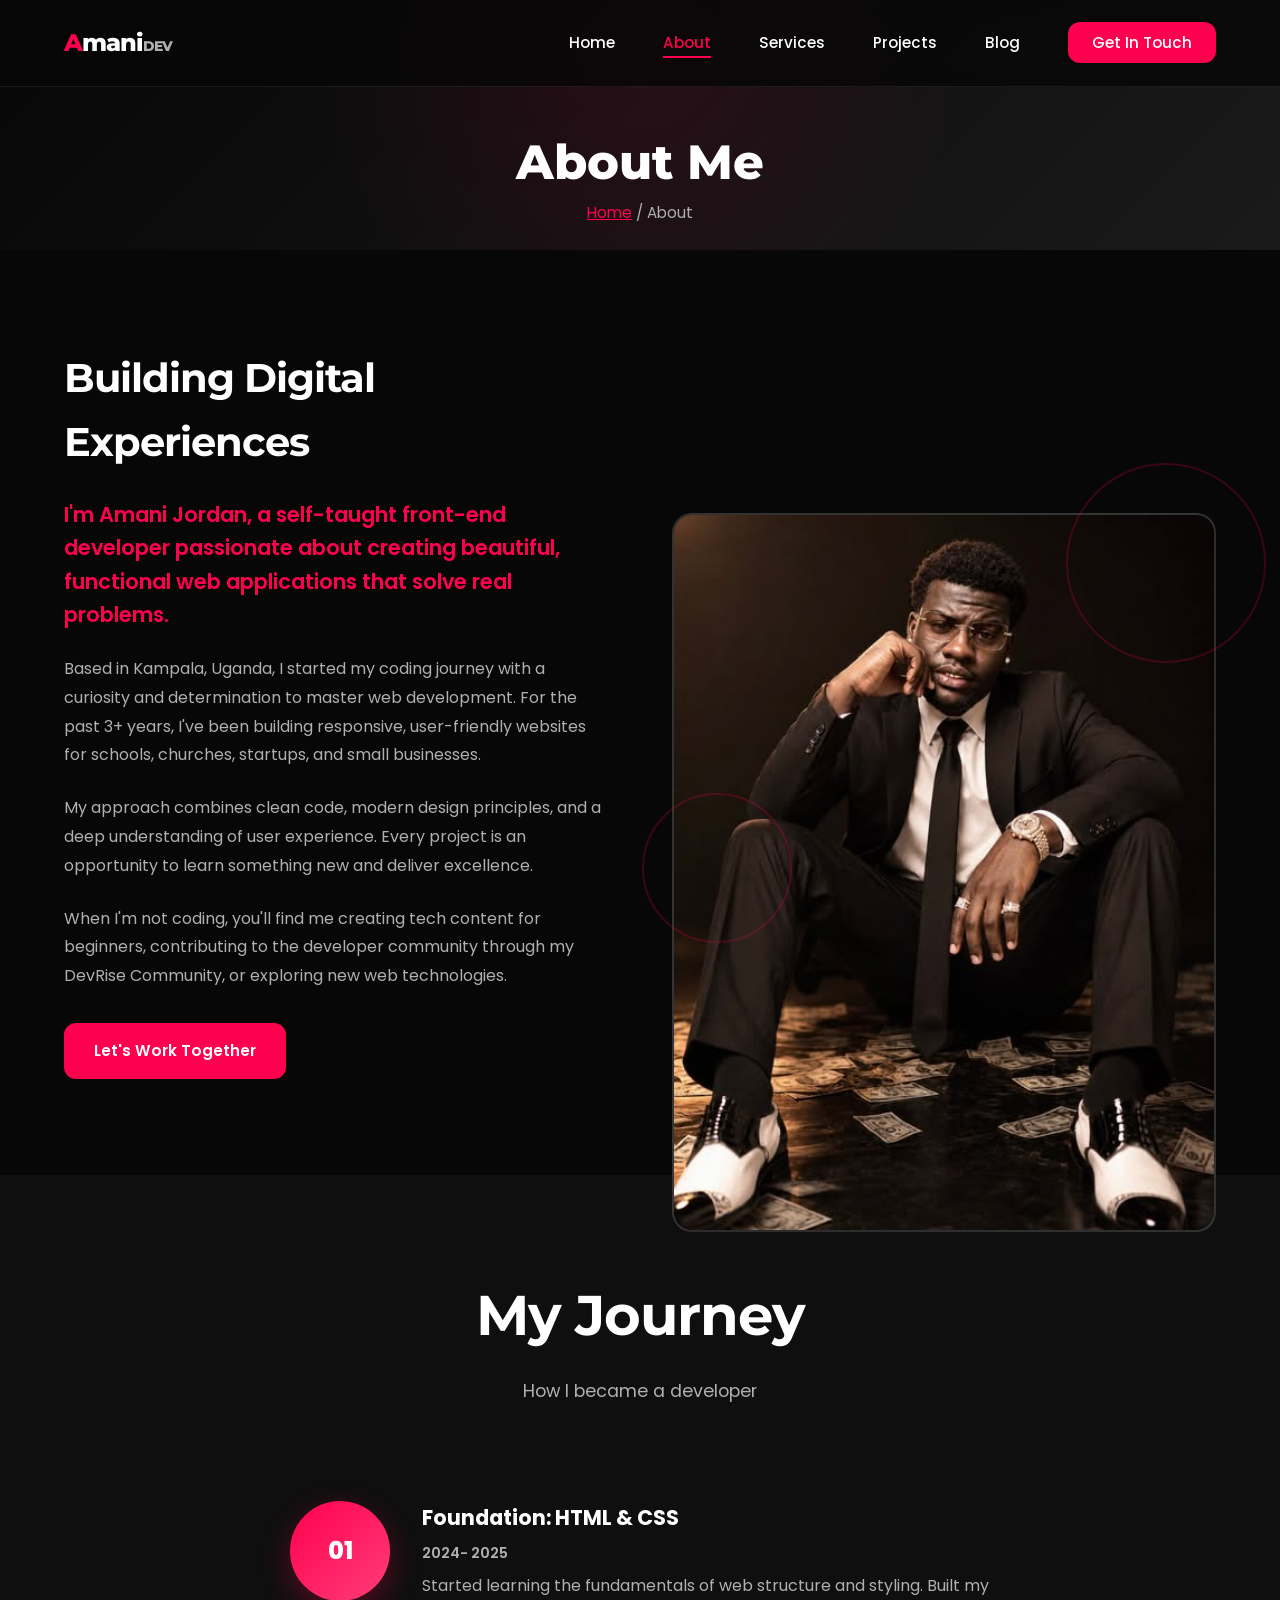
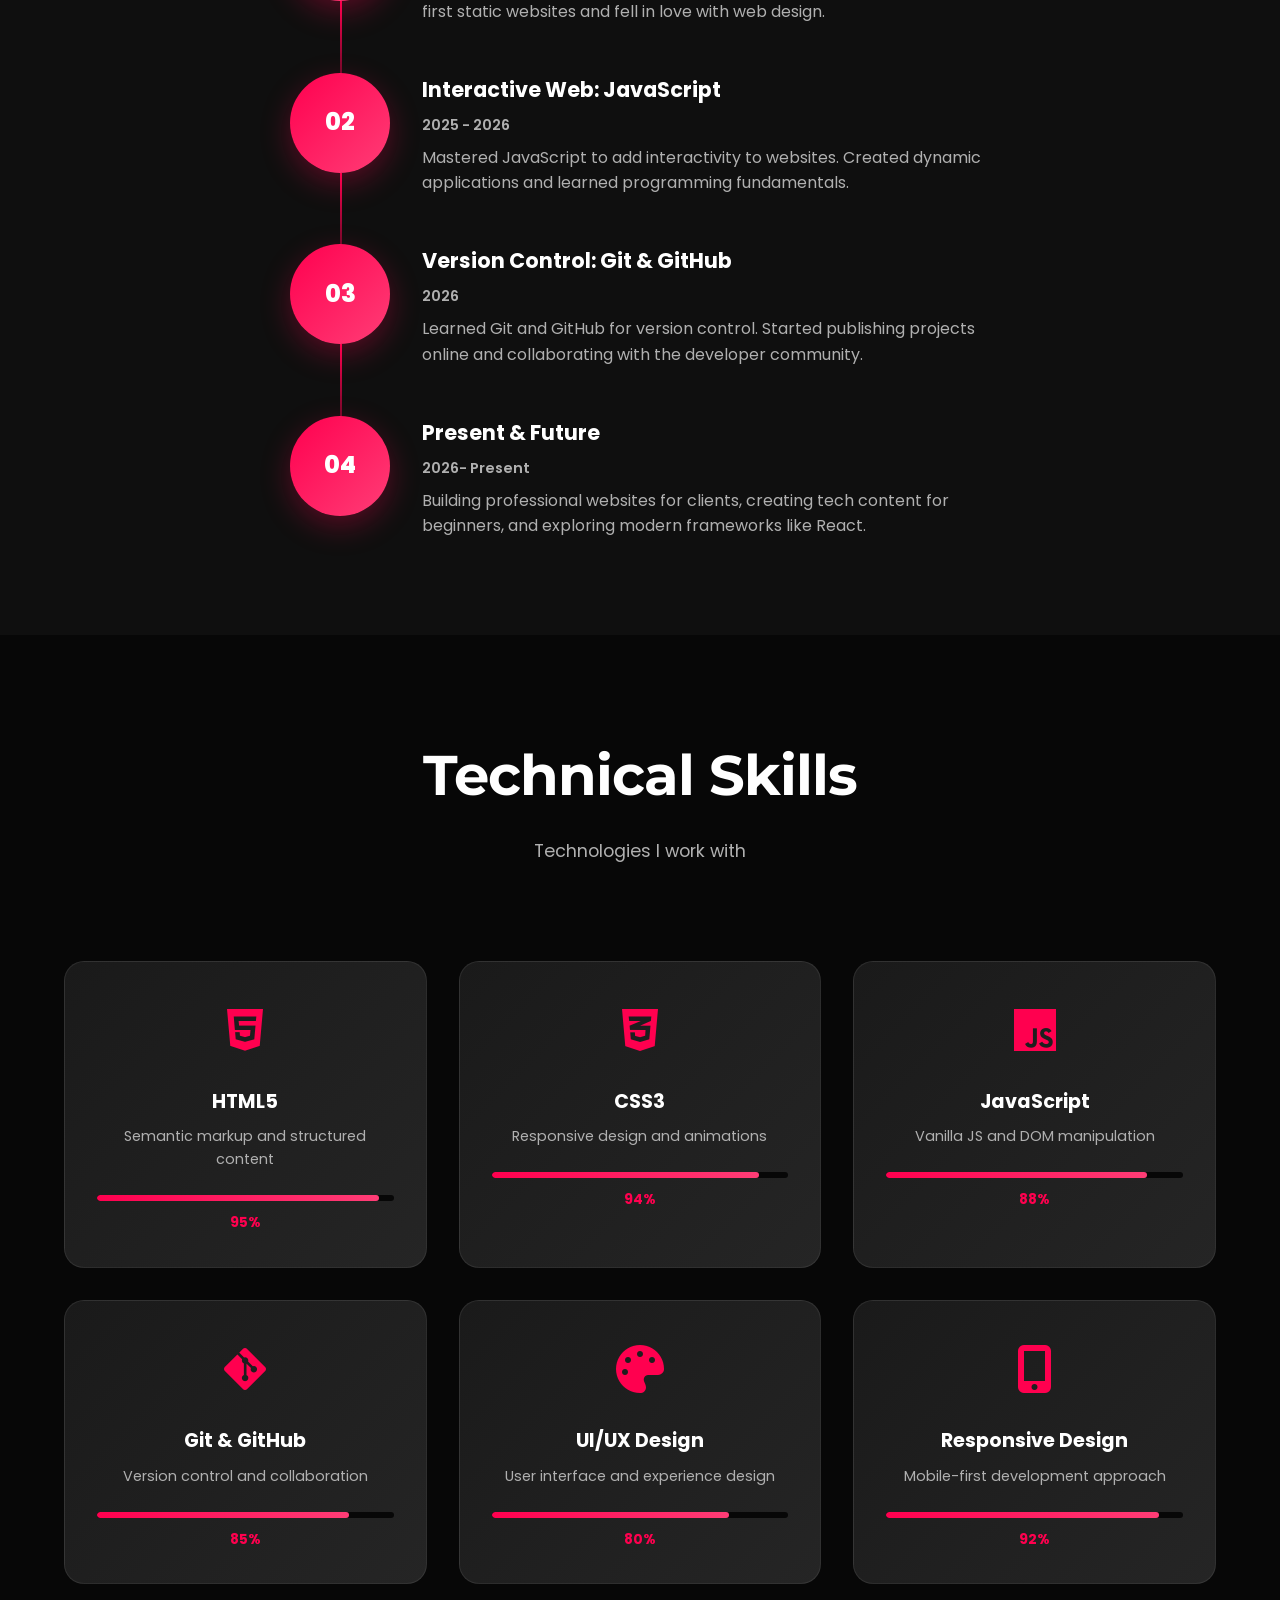
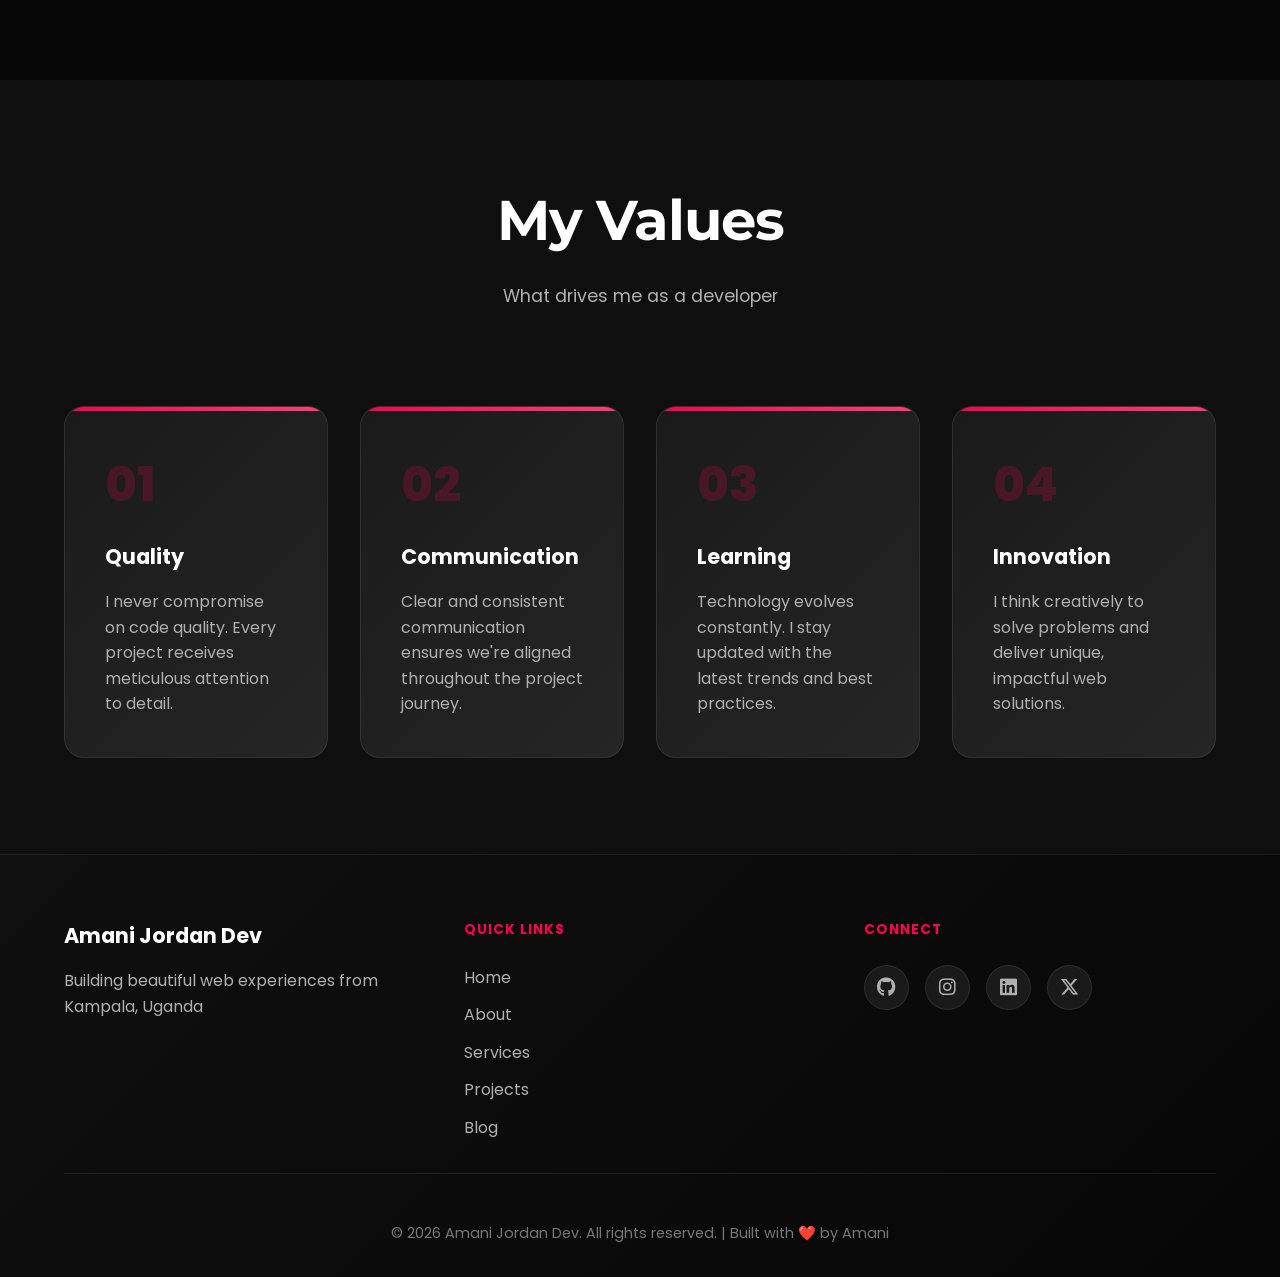
==== commit 189a5055: "Update portfolio" ====
--- a/about.html
+++ b/about.html
@@ -1,318 +1,320 @@
-<!DOCTYPE html>
-<html lang="en">
-<head>
-    <meta charset="UTF-8">
-    <meta name="viewport" content="width=device-width, initial-scale=1.0">
-    <meta name="description" content="About Amani Jordan Dev - Learn about my journey as a front-end developer">
-    <title>About Me | Amani Jordan Dev</title>
-    <link rel="stylesheet" href="style.css">
-    <link rel="stylesheet" href="https://cdnjs.cloudflare.com/ajax/libs/font-awesome/6.5.2/css/all.min.css">
-    <link href="https://fonts.googleapis.com/css2?family=Poppins:wght@300;400;500;600;700;800&family=Montserrat:wght@400;500;600;700;800&display=swap" rel="stylesheet">
-</head>
-<body>
-
-<!-- ================= NAVIGATION ================= -->
-<nav class="navbar">
-    <div class="container">
-        <div class="nav-wrapper">
-            <a href="index.html" class="logo">
-                <span class="logo-letter">A</span>mani<span class="logo-dev">DEV</span>
-            </a>
-
-            <button class="menu-toggle" id="menuToggle" aria-label="Toggle menu">
-                <span></span>
-                <span></span>
-                <span></span>
-            </button>
-
-            <ul class="nav-menu" id="navMenu">
-                <li><a href="index.html" class="nav-link">Home</a></li>
-                <li><a href="about.html" class="nav-link active">About</a></li>
-                <li><a href="services.html" class="nav-link">Services</a></li>
-                <li><a href="projects.html" class="nav-link">Projects</a></li>
-                <li><a href="contact.html" class="nav-link cta-link">Get In Touch</a></li>
-            </ul>
-        </div>
-    </div>
-</nav>
-
-<!-- ================= PAGE HEADER ================= -->
-<section class="page-header">
-    <div class="container">
-        <h1 class="page-title">About Me</h1>
-        <p class="page-breadcrumb"><a href="index.html">Home</a> / About</p>
-    </div>
-</section>
-
-<!-- ================= ABOUT SECTION ================= -->
-<section class="about-section">
-    <div class="container">
-        <div class="about-content">
-            <div class="about-text fade-in-left">
-                <h2 class="section-title">Building Digital Experiences</h2>
-                <p class="about-intro">
-                    I'm Amani Jordan, a self-taught front-end developer passionate about creating beautiful, 
-                    functional web applications that solve real problems.
-                </p>
-
-                <div class="about-description">
-                    <p>
-                        Based in Kampala, Uganda, I started my coding journey with a curiosity and determination 
-                        to master web development. For the past 3+ years, I've been building responsive, user-friendly 
-                        websites for schools, churches, startups, and small businesses.
-                    </p>
-
-                    <p>
-                        My approach combines clean code, modern design principles, and a deep understanding of user experience. 
-                        Every project is an opportunity to learn something new and deliver excellence.
-                    </p>
-
-                    <p>
-                        When I'm not coding, you'll find me creating tech content for beginners, contributing to the developer 
-                        community through my DevRise Community, or exploring new web technologies.
-                    </p>
-                </div>
-
-                <div class="cta-text">
-                    <a href="contact.html" class="btn btn-primary">Let's Work Together</a>
-                </div>
-            </div>
-
-            <div class="about-image fade-in-right">
-                <div class="image-wrapper">
-                    <div class="image-box"><img src="profile.jpg" alt=""></div>
-                    <div class="floating-shape shape-1"></div>
-                    <div class="floating-shape shape-2"></div>
-                </div>
-            </div>
-        </div>
-    </div>
-</section>
-
-<!-- ================= JOURNEY SECTION ================= -->
-<section class="journey-section">
-    <div class="container">
-        <div class="section-header">
-            <h2 class="section-title">My Journey</h2>
-            <p class="section-subtitle">How I became a developer</p>
-        </div>
-
-        <div class="timeline">
-            <div class="timeline-item fade-in-up">
-                <div class="timeline-marker">
-                    <span>01</span>
-                </div>
-                <div class="timeline-content">
-                    <h3>Foundation: HTML & CSS</h3>
-                    <p class="timeline-date">2020 - 2021</p>
-                    <p>Started learning the fundamentals of web structure and styling. Built my first static websites 
-                    and fell in love with web design.</p>
-                </div>
-            </div>
-
-            <div class="timeline-item fade-in-up">
-                <div class="timeline-marker">
-                    <span>02</span>
-                </div>
-                <div class="timeline-content">
-                    <h3>Interactive Web: JavaScript</h3>
-                    <p class="timeline-date">2021 - 2022</p>
-                    <p>Mastered JavaScript to add interactivity to websites. Created dynamic applications and 
-                    learned programming fundamentals.</p>
-                </div>
-            </div>
-
-            <div class="timeline-item fade-in-up">
-                <div class="timeline-marker">
-                    <span>03</span>
-                </div>
-                <div class="timeline-content">
-                    <h3>Version Control: Git & GitHub</h3>
-                    <p class="timeline-date">2022 - 2023</p>
-                    <p>Learned Git and GitHub for version control. Started publishing projects online and 
-                    collaborating with the developer community.</p>
-                </div>
-            </div>
-
-            <div class="timeline-item fade-in-up">
-                <div class="timeline-marker">
-                    <span>04</span>
-                </div>
-                <div class="timeline-content">
-                    <h3>Present & Future</h3>
-                    <p class="timeline-date">2023 - Present</p>
-                    <p>Building professional websites for clients, creating tech content for beginners, and 
-                    exploring modern frameworks like React.</p>
-                </div>
-            </div>
-        </div>
-    </div>
-</section>
-
-<!-- ================= SKILLS SECTION ================= -->
-<section class="skills-section">
-    <div class="container">
-        <div class="section-header">
-            <h2 class="section-title">Technical Skills</h2>
-            <p class="section-subtitle">Technologies I work with</p>
-        </div>
-
-        <div class="skills-grid">
-            <div class="skill-card fade-in-up">
-                <div class="skill-icon">
-                    <i class="fab fa-html5"></i>
-                </div>
-                <h3>HTML5</h3>
-                <p>Semantic markup and structured content</p>
-                <div class="skill-level">
-                    <div class="level-bar" style="width: 95%"></div>
-                </div>
-                <span class="level-text">95%</span>
-            </div>
-
-            <div class="skill-card fade-in-up">
-                <div class="skill-icon">
-                    <i class="fab fa-css3-alt"></i>
-                </div>
-                <h3>CSS3</h3>
-                <p>Responsive design and animations</p>
-                <div class="skill-level">
-                    <div class="level-bar" style="width: 90%"></div>
-                </div>
-                <span class="level-text">90%</span>
-            </div>
-
-            <div class="skill-card fade-in-up">
-                <div class="skill-icon">
-                    <i class="fab fa-js"></i>
-                </div>
-                <h3>JavaScript</h3>
-                <p>Vanilla JS and DOM manipulation</p>
-                <div class="skill-level">
-                    <div class="level-bar" style="width: 88%"></div>
-                </div>
-                <span class="level-text">88%</span>
-            </div>
-
-            <div class="skill-card fade-in-up">
-                <div class="skill-icon">
-                    <i class="fab fa-git-alt"></i>
-                </div>
-                <h3>Git & GitHub</h3>
-                <p>Version control and collaboration</p>
-                <div class="skill-level">
-                    <div class="level-bar" style="width: 85%"></div>
-                </div>
-                <span class="level-text">85%</span>
-            </div>
-
-            <div class="skill-card fade-in-up">
-                <div class="skill-icon">
-                    <i class="fas fa-palette"></i>
-                </div>
-                <h3>UI/UX Design</h3>
-                <p>User interface and experience design</p>
-                <div class="skill-level">
-                    <div class="level-bar" style="width: 80%"></div>
-                </div>
-                <span class="level-text">80%</span>
-            </div>
-
-            <div class="skill-card fade-in-up">
-                <div class="skill-icon">
-                    <i class="fas fa-mobile-alt"></i>
-                </div>
-                <h3>Responsive Design</h3>
-                <p>Mobile-first development approach</p>
-                <div class="skill-level">
-                    <div class="level-bar" style="width: 92%"></div>
-                </div>
-                <span class="level-text">92%</span>
-            </div>
-        </div>
-    </div>
-</section>
-
-<!-- ================= VALUES SECTION ================= -->
-<section class="values-section">
-    <div class="container">
-        <div class="section-header">
-            <h2 class="section-title">My Values</h2>
-            <p class="section-subtitle">What drives me as a developer</p>
-        </div>
-
-        <div class="values-grid">
-            <div class="value-card fade-in-up">
-                <div class="value-number">01</div>
-                <h3>Quality</h3>
-                <p>I never compromise on code quality. Every project receives meticulous attention to detail.</p>
-            </div>
-
-            <div class="value-card fade-in-up">
-                <div class="value-number">02</div>
-                <h3>Communication</h3>
-                <p>Clear and consistent communication ensures we're aligned throughout the project journey.</p>
-            </div>
-
-            <div class="value-card fade-in-up">
-                <div class="value-number">03</div>
-                <h3>Learning</h3>
-                <p>Technology evolves constantly. I stay updated with the latest trends and best practices.</p>
-            </div>
-
-            <div class="value-card fade-in-up">
-                <div class="value-number">04</div>
-                <h3>Innovation</h3>
-                <p>I think creatively to solve problems and deliver unique, impactful web solutions.</p>
-            </div>
-        </div>
-    </div>
-</section>
-
-<!-- ================= FOOTER ================= -->
-<footer class="footer">
-    <div class="container">
-        <div class="footer-content">
-            <div class="footer-section">
-                <h3>Amani Jordan Dev</h3>
-                <p>Building beautiful web experiences from Kampala, Uganda</p>
-            </div>
-
-            <div class="footer-section">
-                <h4>Quick Links</h4>
-                <ul>
-                    <li><a href="index.html">Home</a></li>
-                    <li><a href="about.html">About</a></li>
-                    <li><a href="services.html">Services</a></li>
-                    <li><a href="projects.html">Projects</a></li>
-                </ul>
-            </div>
-
-            <div class="footer-section">
-                <h4>Connect</h4>
-                <div class="social-links">
-                    <a href="https://github.com/AmaniJordanDev" target="_blank" aria-label="GitHub">
-                        <i class="fab fa-github"></i>
-                    </a>
-                    <a href="https://www.instagram.com/amani_jordan_dev/" target="_blank" aria-label="Instagram">
-                        <i class="fab fa-instagram"></i>
-                    </a>
-                    <a href="https://www.linkedin.com/in/amani-jordan-b92b26360/" target="_blank" aria-label="LinkedIn">
-                        <i class="fab fa-linkedin"></i>
-                    </a>
-                    <a href="https://x.com/AmaniJordanDev" target="_blank" aria-label="X">
-                        <i class="fab fa-x-twitter"></i>
-                    </a>
-                </div>
-            </div>
-        </div>
-
-        <div class="footer-bottom">
-            <p>&copy; 2024 Amani Jordan Dev. All rights reserved. | Built with <span class="heart">❤️</span> by Amani</p>
-        </div>
-    </div>
-</footer>
-
-<script src="script.js"></script>
-</body>
+<!DOCTYPE html>
+<html lang="en">
+<head>
+    <meta charset="UTF-8">
+    <meta name="viewport" content="width=device-width, initial-scale=1.0">
+    <meta name="description" content="About Amani Jordan Dev - Learn about my journey as a front-end developer">
+    <title>About Me | Amani Jordan Dev</title>
+    <link rel="stylesheet" href="style.css">
+    <link rel="stylesheet" href="https://cdnjs.cloudflare.com/ajax/libs/font-awesome/6.5.2/css/all.min.css">
+    <link href="https://fonts.googleapis.com/css2?family=Poppins:wght@300;400;500;600;700;800&family=Montserrat:wght@400;500;600;700;800&display=swap" rel="stylesheet">
+</head>
+<body>
+
+<!-- ================= NAVIGATION ================= -->
+<nav class="navbar">
+    <div class="container">
+        <div class="nav-wrapper">
+            <a href="index.html" class="logo">
+                <span class="logo-letter">A</span>mani<span class="logo-dev">DEV</span>
+            </a>
+
+            <button class="menu-toggle" id="menuToggle" aria-label="Toggle menu">
+                <span></span>
+                <span></span>
+                <span></span>
+            </button>
+
+            <ul class="nav-menu" id="navMenu">
+                <li><a href="index.html" class="nav-link">Home</a></li>
+                <li><a href="about.html" class="nav-link active">About</a></li>
+                <li><a href="services.html" class="nav-link">Services</a></li>
+                <li><a href="projects.html" class="nav-link">Projects</a></li>
+                <li><a href="blog.html" class="nav-link active">Blog</a></li>
+                <li><a href="contact.html" class="nav-link cta-link">Get In Touch</a></li>
+            </ul>
+        </div>
+    </div>
+</nav>
+
+<!-- ================= PAGE HEADER ================= -->
+<section class="page-header">
+    <div class="container">
+        <h1 class="page-title">About Me</h1>
+        <p class="page-breadcrumb"><a href="index.html">Home</a> / About</p>
+    </div>
+</section>
+
+<!-- ================= ABOUT SECTION ================= -->
+<section class="about-section">
+    <div class="container">
+        <div class="about-content">
+            <div class="about-text fade-in-left">
+                <h2 class="section-title">Building Digital Experiences</h2>
+                <p class="about-intro">
+                    I'm Amani Jordan, a self-taught front-end developer passionate about creating beautiful, 
+                    functional web applications that solve real problems.
+                </p>
+
+                <div class="about-description">
+                    <p>
+                        Based in Kampala, Uganda, I started my coding journey with a curiosity and determination 
+                        to master web development. For the past 3+ years, I've been building responsive, user-friendly 
+                        websites for schools, churches, startups, and small businesses.
+                    </p>
+
+                    <p>
+                        My approach combines clean code, modern design principles, and a deep understanding of user experience. 
+                        Every project is an opportunity to learn something new and deliver excellence.
+                    </p>
+
+                    <p>
+                        When I'm not coding, you'll find me creating tech content for beginners, contributing to the developer 
+                        community through my DevRise Community, or exploring new web technologies.
+                    </p>
+                </div>
+
+                <div class="cta-text">
+                    <a href="contact.html" class="btn btn-primary">Let's Work Together</a>
+                </div>
+            </div>
+
+            <div class="about-image fade-in-right">
+                <div class="image-wrapper">
+                    <div class="image-box"><img src="profile.jpg" alt=""></div>
+                    <div class="floating-shape shape-1"></div>
+                    <div class="floating-shape shape-2"></div>
+                </div>
+            </div>
+        </div>
+    </div>
+</section>
+
+<!-- ================= JOURNEY SECTION ================= -->
+<section class="journey-section">
+    <div class="container">
+        <div class="section-header">
+            <h2 class="section-title">My Journey</h2>
+            <p class="section-subtitle">How I became a developer</p>
+        </div>
+
+        <div class="timeline">
+            <div class="timeline-item fade-in-up">
+                <div class="timeline-marker">
+                    <span>01</span>
+                </div>
+                <div class="timeline-content">
+                    <h3>Foundation: HTML & CSS</h3>
+                    <p class="timeline-date">2024- 2025</p>
+                    <p>Started learning the fundamentals of web structure and styling. Built my first static websites 
+                    and fell in love with web design.</p>
+                </div>
+            </div>
+
+            <div class="timeline-item fade-in-up">
+                <div class="timeline-marker">
+                    <span>02</span>
+                </div>
+                <div class="timeline-content">
+                    <h3>Interactive Web: JavaScript</h3>
+                    <p class="timeline-date">2025 - 2026</p>
+                    <p>Mastered JavaScript to add interactivity to websites. Created dynamic applications and 
+                    learned programming fundamentals.</p>
+                </div>
+            </div>
+
+            <div class="timeline-item fade-in-up">
+                <div class="timeline-marker">
+                    <span>03</span>
+                </div>
+                <div class="timeline-content">
+                    <h3>Version Control: Git & GitHub</h3>
+                    <p class="timeline-date">2026</p>
+                    <p>Learned Git and GitHub for version control. Started publishing projects online and 
+                    collaborating with the developer community.</p>
+                </div>
+            </div>
+
+            <div class="timeline-item fade-in-up">
+                <div class="timeline-marker">
+                    <span>04</span>
+                </div>
+                <div class="timeline-content">
+                    <h3>Present & Future</h3>
+                    <p class="timeline-date">2026- Present</p>
+                    <p>Building professional websites for clients, creating tech content for beginners, and 
+                    exploring modern frameworks like React.</p>
+                </div>
+            </div>
+        </div>
+    </div>
+</section>
+
+<!-- ================= SKILLS SECTION ================= -->
+<section class="skills-section">
+    <div class="container">
+        <div class="section-header">
+            <h2 class="section-title">Technical Skills</h2>
+            <p class="section-subtitle">Technologies I work with</p>
+        </div>
+
+        <div class="skills-grid">
+            <div class="skill-card fade-in-up">
+                <div class="skill-icon">
+                    <i class="fab fa-html5"></i>
+                </div>
+                <h3>HTML5</h3>
+                <p>Semantic markup and structured content</p>
+                <div class="skill-level">
+                    <div class="level-bar" style="width: 95%"></div>
+                </div>
+                <span class="level-text">95%</span>
+            </div>
+
+            <div class="skill-card fade-in-up">
+                <div class="skill-icon">
+                    <i class="fab fa-css3-alt"></i>
+                </div>
+                <h3>CSS3</h3>
+                <p>Responsive design and animations</p>
+                <div class="skill-level">
+                    <div class="level-bar" style="width: 90%"></div>
+                </div>
+                <span class="level-text">94%</span>
+            </div>
+
+            <div class="skill-card fade-in-up">
+                <div class="skill-icon">
+                    <i class="fab fa-js"></i>
+                </div>
+                <h3>JavaScript</h3>
+                <p>Vanilla JS and DOM manipulation</p>
+                <div class="skill-level">
+                    <div class="level-bar" style="width: 88%"></div>
+                </div>
+                <span class="level-text">88%</span>
+            </div>
+
+            <div class="skill-card fade-in-up">
+                <div class="skill-icon">
+                    <i class="fab fa-git-alt"></i>
+                </div>
+                <h3>Git & GitHub</h3>
+                <p>Version control and collaboration</p>
+                <div class="skill-level">
+                    <div class="level-bar" style="width: 85%"></div>
+                </div>
+                <span class="level-text">85%</span>
+            </div>
+
+            <div class="skill-card fade-in-up">
+                <div class="skill-icon">
+                    <i class="fas fa-palette"></i>
+                </div>
+                <h3>UI/UX Design</h3>
+                <p>User interface and experience design</p>
+                <div class="skill-level">
+                    <div class="level-bar" style="width: 80%"></div>
+                </div>
+                <span class="level-text">80%</span>
+            </div>
+
+            <div class="skill-card fade-in-up">
+                <div class="skill-icon">
+                    <i class="fas fa-mobile-alt"></i>
+                </div>
+                <h3>Responsive Design</h3>
+                <p>Mobile-first development approach</p>
+                <div class="skill-level">
+                    <div class="level-bar" style="width: 92%"></div>
+                </div>
+                <span class="level-text">92%</span>
+            </div>
+        </div>
+    </div>
+</section>
+
+<!-- ================= VALUES SECTION ================= -->
+<section class="values-section">
+    <div class="container">
+        <div class="section-header">
+            <h2 class="section-title">My Values</h2>
+            <p class="section-subtitle">What drives me as a developer</p>
+        </div>
+
+        <div class="values-grid">
+            <div class="value-card fade-in-up">
+                <div class="value-number">01</div>
+                <h3>Quality</h3>
+                <p>I never compromise on code quality. Every project receives meticulous attention to detail.</p>
+            </div>
+
+            <div class="value-card fade-in-up">
+                <div class="value-number">02</div>
+                <h3>Communication</h3>
+                <p>Clear and consistent communication ensures we're aligned throughout the project journey.</p>
+            </div>
+
+            <div class="value-card fade-in-up">
+                <div class="value-number">03</div>
+                <h3>Learning</h3>
+                <p>Technology evolves constantly. I stay updated with the latest trends and best practices.</p>
+            </div>
+
+            <div class="value-card fade-in-up">
+                <div class="value-number">04</div>
+                <h3>Innovation</h3>
+                <p>I think creatively to solve problems and deliver unique, impactful web solutions.</p>
+            </div>
+        </div>
+    </div>
+</section>
+
+<!-- ================= FOOTER ================= -->
+<footer class="footer">
+    <div class="container">
+        <div class="footer-content">
+            <div class="footer-section">
+                <h3>Amani Jordan Dev</h3>
+                <p>Building beautiful web experiences from Kampala, Uganda</p>
+            </div>
+
+            <div class="footer-section">
+                <h4>Quick Links</h4>
+                <ul>
+                    <li><a href="index.html">Home</a></li>
+                    <li><a href="about.html">About</a></li>
+                    <li><a href="services.html">Services</a></li>
+                    <li><a href="projects.html">Projects</a></li>
+                    <li><a href="blog.html">Blog</a></li>
+                </ul>
+            </div>
+
+            <div class="footer-section">
+                <h4>Connect</h4>
+                <div class="social-links">
+                    <a href="https://github.com/AmaniJordanDev" target="_blank" aria-label="GitHub">
+                        <i class="fab fa-github"></i>
+                    </a>
+                    <a href="https://www.instagram.com/amani_jordan_dev/" target="_blank" aria-label="Instagram">
+                        <i class="fab fa-instagram"></i>
+                    </a>
+                    <a href="https://www.linkedin.com/in/amani-jordan-b92b26360/" target="_blank" aria-label="LinkedIn">
+                        <i class="fab fa-linkedin"></i>
+                    </a>
+                    <a href="https://x.com/AmaniJordanDev" target="_blank" aria-label="X">
+                        <i class="fab fa-x-twitter"></i>
+                    </a>
+                </div>
+            </div>
+        </div>
+
+        <div class="footer-bottom">
+            <p>&copy; 2026 Amani Jordan Dev. All rights reserved. | Built with <span class="heart">❤️</span> by Amani</p>
+        </div>
+    </div>
+</footer>
+
+<script src="script.js"></script>
+</body>
 </html>
--- a/style.css
+++ b/style.css
@@ -1,2153 +1,2160 @@
-/* ============================================
-   AMANI JORDAN DEV - PROFESSIONAL PORTFOLIO
-   Modern Design with Animations
-   ============================================ */
-
-/* ================= VARIABLES ================= */
-:root {
-    /* Colors */
-    --primary: #ff004f;
-    --primary-light: #ff3d76;
-    --primary-dark: #cc003d;
-    --bg: #070707;
-    --bg-light: #0f0f0f;
-    --surface: #1a1a1a;
-    --surface-light: #252525;
-    --text: #ffffff;
-    --text-muted: #b0b0b0;
-    --border: rgba(255, 255, 255, 0.08);
-    
-    /* Typography */
-    --font-primary: 'Poppins', sans-serif;
-    --font-heading: 'Montserrat', sans-serif;
-    
-    /* Spacing */
-    --spacing-xs: 0.5rem;
-    --spacing-sm: 1rem;
-    --spacing-md: 2rem;
-    --spacing-lg: 3rem;
-    --spacing-xl: 4rem;
-    --spacing-2xl: 6rem;
-    
-    /* Transitions */
-    --transition: 0.3s ease;
-    --transition-slow: 0.6s ease;
-    
-    /* Border Radius */
-    --radius-sm: 8px;
-    --radius-md: 12px;
-    --radius-lg: 16px;
-    --radius-xl: 20px;
-    
-    /* Max Width */
-    --max-width: 1200px;
-}
-
-/* ================= RESET ================= */
-* {
-    margin: 0;
-    padding: 0;
-    box-sizing: border-box;
-}
-
-html {
-    scroll-behavior: smooth;
-}
-
-body {
-    background: var(--bg);
-    color: var(--text);
-    font-family: var(--font-primary);
-    line-height: 1.6;
-    overflow-x: hidden;
-}
-
-img {
-    width: 100%;
-    display: block;
-    max-width: 100%;
-    height: auto;
-}
-
-a {
-    color: inherit;
-    text-decoration: none;
-    transition: var(--transition);
-}
-
-button {
-    font-family: inherit;
-    cursor: pointer;
-    border: none;
-    background: none;
-}
-
-ul {
-    list-style: none;
-}
-
-/* ================= GLOBAL ================= */
-.container {
-    width: min(90%, var(--max-width));
-    margin: 0 auto;
-}
-
-.section-header {
-    text-align: center;
-    margin-bottom: var(--spacing-2xl);
-}
-
-.section-title {
-    font-family: var(--font-heading);
-    font-size: clamp(2.5rem, 5vw, 3.5rem);
-    font-weight: 700;
-    margin-bottom: 1rem;
-    letter-spacing: -1px;
-}
-
-.section-subtitle {
-    font-size: 1.1rem;
-    color: var(--text-muted);
-    max-width: 600px;
-    margin: 0 auto;
-}
-
-/* ================= BUTTONS ================= */
-.btn {
-    display: inline-flex;
-    align-items: center;
-    justify-content: center;
-    gap: 0.5rem;
-    padding: 0.875rem 1.75rem;
-    border-radius: var(--radius-md);
-    font-size: 0.95rem;
-    font-weight: 600;
-    transition: var(--transition);
-    position: relative;
-    overflow: hidden;
-}
-
-.btn::before {
-    content: '';
-    position: absolute;
-    top: 0;
-    left: -100%;
-    width: 100%;
-    height: 100%;
-    background: rgba(255, 255, 255, 0.2);
-    transition: left var(--transition);
-    z-index: -1;
-}
-
-.btn:hover::before {
-    left: 100%;
-}
-
-.btn-primary {
-    background: var(--primary);
-    color: white;
-    border: 2px solid var(--primary);
-}
-
-.btn-primary:hover {
-    background: var(--primary-dark);
-    border-color: var(--primary-dark);
-    transform: translateY(-2px);
-    box-shadow: 0 10px 30px rgba(255, 0, 79, 0.3);
-}
-
-.btn-secondary {
-    background: transparent;
-    color: var(--text);
-    border: 2px solid var(--text-muted);
-}
-
-.btn-secondary:hover {
-    border-color: var(--primary);
-    color: var(--primary);
-    background: rgba(255, 0, 79, 0.05);
-    transform: translateY(-2px);
-}
-
-.btn-large {
-    padding: 1.25rem 3rem;
-    font-size: 1.05rem;
-}
-
-.btn-whatsapp {
-    background: #25d366;
-    color: white;
-    border: 2px solid #25d366;
-}
-
-.btn-whatsapp:hover {
-    background: #1fa952;
-    border-color: #1fa952;
-}
-
-.btn-email {
-    background: transparent;
-    color: var(--text);
-    border: 2px solid var(--text-muted);
-}
-
-.btn-email:hover {
-    border-color: var(--primary);
-    color: var(--primary);
-}
-
-.btn-submit {
-    width: 100%;
-}
-
-.btn:disabled {
-    opacity: 0.6;
-    cursor: not-allowed;
-}
-
-/* ================= ANIMATIONS ================= */
-@keyframes fadeInUp {
-    from {
-        opacity: 0;
-        transform: translateY(30px);
-    }
-    to {
-        opacity: 1;
-        transform: translateY(0);
-    }
-}
-
-@keyframes fadeInDown {
-    from {
-        opacity: 0;
-        transform: translateY(-30px);
-    }
-    to {
-        opacity: 1;
-        transform: translateY(0);
-    }
-}
-
-@keyframes fadeInLeft {
-    from {
-        opacity: 0;
-        transform: translateX(-30px);
-    }
-    to {
-        opacity: 1;
-        transform: translateX(0);
-    }
-}
-
-@keyframes fadeInRight {
-    from {
-        opacity: 0;
-        transform: translateX(30px);
-    }
-    to {
-        opacity: 1;
-        transform: translateX(0);
-    }
-}
-
-@keyframes float {
-    0%, 100% {
-        transform: translateY(0px);
-    }
-    50% {
-        transform: translateY(-20px);
-    }
-}
-
-@keyframes glow {
-    0%, 100% {
-        box-shadow: 0 0 20px rgba(255, 0, 79, 0.3);
-    }
-    50% {
-        box-shadow: 0 0 40px rgba(255, 0, 79, 0.5);
-    }
-}
-
-@keyframes slideDown {
-    from {
-        transform: translateY(-100%);
-        opacity: 0;
-    }
-    to {
-        transform: translateY(0);
-        opacity: 1;
-    }
-}
-
-@keyframes pulse {
-    0%, 100% {
-        opacity: 1;
-    }
-    50% {
-        opacity: 0.7;
-    }
-}
-
-.fade-in-up {
-    animation: fadeInUp 0.6s ease forwards;
-    opacity: 0;
-}
-
-.fade-in-down {
-    animation: fadeInDown 0.6s ease forwards;
-    opacity: 0;
-}
-
-.fade-in-left {
-    animation: fadeInLeft 0.6s ease forwards;
-    opacity: 0;
-}
-
-.fade-in-right {
-    animation: fadeInRight 0.6s ease forwards;
-    opacity: 0;
-}
-
-/* ================= NAVBAR ================= */
-.navbar {
-    position: fixed;
-    top: 0;
-    left: 0;
-    right: 0;
-    z-index: 1000;
-    background: rgba(7, 7, 7, 0.8);
-    backdrop-filter: blur(10px);
-    border-bottom: 1px solid var(--border);
-    transition: var(--transition);
-}
-
-.nav-wrapper {
-    display: flex;
-    align-items: center;
-    justify-content: space-between;
-    padding: 1.5rem 0;
-}
-
-.logo {
-    font-family: var(--font-heading);
-    font-size: 1.5rem;
-    font-weight: 800;
-    letter-spacing: -1px;
-    transition: var(--transition);
-}
-
-.logo:hover {
-    color: var(--primary);
-}
-
-.logo-letter {
-    color: var(--primary);
-}
-
-.logo-dev {
-    font-size: 0.85rem;
-    color: var(--text-muted);
-}
-
-.nav-menu {
-    display: flex;
-    align-items: center;
-    gap: 3rem;
-}
-
-.nav-link {
-    position: relative;
-    font-size: 0.95rem;
-    font-weight: 500;
-    color: var(--text);
-    transition: var(--transition);
-}
-
-.nav-link::after {
-    content: '';
-    position: absolute;
-    bottom: -5px;
-    left: 0;
-    width: 0;
-    height: 2px;
-    background: var(--primary);
-    transition: width var(--transition);
-}
-
-.nav-link:hover::after,
-.nav-link.active::after {
-    width: 100%;
-}
-
-.nav-link.active {
-    color: var(--primary);
-}
-
-.cta-link {
-    background: var(--primary);
-    color: white;
-    padding: 0.625rem 1.5rem;
-    border-radius: var(--radius-md);
-}
-
-.cta-link::after {
-    display: none;
-}
-
-.cta-link:hover {
-    background: var(--primary-dark);
-    box-shadow: 0 10px 30px rgba(255, 0, 79, 0.3);
-}
-
-/* Mobile Menu */
-.menu-toggle {
-    display: none;
-    flex-direction: column;
-    gap: 5px;
-}
-
-.menu-toggle span {
-    width: 25px;
-    height: 2px;
-    background: var(--text);
-    border-radius: 2px;
-    transition: var(--transition);
-}
-
-.menu-toggle.active span:nth-child(1) {
-    transform: rotate(45deg) translate(7px, 7px);
-}
-
-.menu-toggle.active span:nth-child(2) {
-    opacity: 0;
-}
-
-.menu-toggle.active span:nth-child(3) {
-    transform: rotate(-45deg) translate(7px, -7px);
-}
-
-/* ================= HERO SECTION ================= */
-.hero {
-    min-height: 100vh;
-    display: flex;
-    align-items: center;
-    justify-content: center;
-    padding-top: 100px;
-    position: relative;
-    overflow: hidden;
-    background: linear-gradient(135deg, var(--bg) 0%, var(--surface) 100%);
-}
-
-.hero::before {
-    content: '';
-    position: absolute;
-    top: 0;
-    left: 0;
-    right: 0;
-    bottom: 0;
-    background: radial-gradient(circle at 80% 20%, rgba(255, 0, 79, 0.1) 0%, transparent 50%);
-    pointer-events: none;
-}
-
-.stars {
-    position: absolute;
-    width: 100%;
-    height: 100%;
-    pointer-events: none;
-}
-
-.hero-content {
-    display: grid;
-    grid-template-columns: 1fr 1fr;
-    gap: 4rem;
-    align-items: center;
-    position: relative;
-    z-index: 2;
-    width: 100%;
-}
-
-.hero-text {
-    display: flex;
-    flex-direction: column;
-}
-
-.hero-subtitle {
-    color: var(--primary);
-    font-size: 0.95rem;
-    font-weight: 600;
-    letter-spacing: 2px;
-    text-transform: uppercase;
-    margin-bottom: 1rem;
-}
-
-.hero-title {
-    font-family: var(--font-heading);
-    font-size: clamp(2.5rem, 7vw, 4rem);
-    font-weight: 800;
-    line-height: 1.2;
-    margin-bottom: 1.5rem;
-    letter-spacing: -2px;
-}
-
-.gradient-text {
-    background: linear-gradient(135deg, var(--primary) 0%, var(--primary-light) 100%);
-    -webkit-background-clip: text;
-    -webkit-text-fill-color: transparent;
-    background-clip: text;
-}
-
-.typed-text {
-    color: var(--primary);
-}
-
-.hero-description {
-    font-size: 1.1rem;
-    color: var(--text-muted);
-    line-height: 1.8;
-    margin-bottom: 2rem;
-    max-width: 500px;
-}
-
-.hero-buttons {
-    display: flex;
-    gap: 1.5rem;
-    flex-wrap: wrap;
-    margin-bottom: 3rem;
-}
-
-.hero-stats {
-    display: flex;
-    gap: 3rem;
-    padding-top: 2rem;
-    border-top: 1px solid var(--border);
-}
-
-.stat {
-    display: flex;
-    flex-direction: column;
-}
-
-.stat h3 {
-    font-size: 2rem;
-    font-weight: 800;
-    color: var(--primary);
-    margin-bottom: 0.25rem;
-}
-
-.stat p {
-    font-size: 0.9rem;
-    color: var(--text-muted);
-}
-
-.hero-image {
-    position: relative;
-    height: 500px;
-    display: flex;
-    align-items: center;
-    justify-content: center;
-}
-
-.floating-card {
-    background: linear-gradient(135deg, var(--surface) 0%, var(--surface-light) 100%);
-    border: 1px solid var(--border);
-    border-radius: var(--radius-xl);
-    padding: 3rem;
-    animation: float 3s ease-in-out infinite;
-    position: relative;
-    z-index: 2;
-}
-
-.card-content {
-    background: rgba(255, 0, 79, 0.05);
-    border: 1px solid var(--border);
-    border-radius: var(--radius-lg);
-    padding: 2rem;
-    font-family: 'Courier New', monospace;
-    font-size: 0.9rem;
-}
-
-.code-snippet {
-    display: flex;
-    flex-direction: column;
-    gap: 0.5rem;
-}
-
-.code-tag {
-    color: var(--primary);
-}
-
-.code-comment {
-    color: var(--text-muted);
-    font-style: italic;
-}
-
-.floating-circle {
-    position: absolute;
-    border: 1px solid rgba(255, 0, 79, 0.2);
-    border-radius: 50%;
-    animation: float 4s ease-in-out infinite;
-}
-
-.circle-1 {
-    width: 300px;
-    height: 300px;
-    top: 50%;
-    left: 50%;
-    transform: translate(-50%, -50%);
-    animation-delay: 0s;
-}
-
-.circle-2 {
-    width: 200px;
-    height: 200px;
-    top: 50%;
-    left: 50%;
-    transform: translate(-50%, -50%);
-    animation-delay: 0.5s;
-}
-
-/* Scroll Indicator */
-.scroll-indicator {
-    position: absolute;
-    bottom: 40px;
-    left: 50%;
-    transform: translateX(-50%);
-    text-align: center;
-    animation: float 2s ease-in-out infinite;
-}
-
-.scroll-indicator span {
-    font-size: 0.85rem;
-    color: var(--text-muted);
-    display: block;
-    margin-bottom: 1rem;
-}
-
-.mouse {
-    width: 24px;
-    height: 40px;
-    border: 2px solid var(--text-muted);
-    border-radius: 12px;
-    margin: 0 auto;
-    position: relative;
-}
-
-.mouse span {
-    position: absolute;
-    top: 8px;
-    left: 50%;
-    transform: translateX(-50%);
-    width: 2px;
-    height: 8px;
-    background: var(--text-muted);
-    border-radius: 1px;
-    animation: scroll 1.5s infinite;
-}
-
-@keyframes scroll {
-    0% {
-        opacity: 1;
-        transform: translateX(-50%) translateY(0);
-    }
-    100% {
-        opacity: 0;
-        transform: translateX(-50%) translateY(12px);
-    }
-}
-
-/* ================= FEATURES SECTION ================= */
-.features {
-    padding: var(--spacing-2xl) 0;
-    position: relative;
-    background: var(--bg-light);
-}
-
-.features-grid {
-    display: grid;
-    grid-template-columns: repeat(auto-fit, minmax(300px, 1fr));
-    gap: 2rem;
-}
-
-.feature-card {
-    background: linear-gradient(135deg, var(--surface) 0%, var(--surface-light) 100%);
-    border: 1px solid var(--border);
-    border-radius: var(--radius-xl);
-    padding: 2.5rem;
-    text-align: center;
-    transition: var(--transition);
-    cursor: pointer;
-}
-
-.feature-card:hover {
-    border-color: var(--primary);
-    transform: translateY(-10px);
-    box-shadow: 0 20px 50px rgba(255, 0, 79, 0.2);
-}
-
-.feature-icon {
-    font-size: 3rem;
-    color: var(--primary);
-    margin-bottom: 1.5rem;
-}
-
-.feature-card h3 {
-    font-size: 1.3rem;
-    font-weight: 700;
-    margin-bottom: 1rem;
-}
-
-.feature-card p {
-    color: var(--text-muted);
-    font-size: 0.95rem;
-    line-height: 1.6;
-}
-
-/* ================= CTA SECTION ================= */
-.cta-section {
-    padding: var(--spacing-2xl) 0;
-    background: linear-gradient(135deg, rgba(255, 0, 79, 0.1) 0%, transparent 100%);
-    border-top: 1px solid var(--border);
-    border-bottom: 1px solid var(--border);
-}
-
-.cta-content {
-    text-align: center;
-    max-width: 700px;
-    margin: 0 auto;
-}
-
-.cta-content h2 {
-    font-family: var(--font-heading);
-    font-size: clamp(2rem, 4vw, 3rem);
-    font-weight: 700;
-    margin-bottom: 1rem;
-}
-
-.cta-content p {
-    font-size: 1.1rem;
-    color: var(--text-muted);
-    margin-bottom: 2.5rem;
-}
-
-/* ================= PAGE HEADER ================= */
-.page-header {
-    min-height: 250px;
-    display: flex;
-    align-items: center;
-    justify-content: center;
-    padding-top: 100px;
-    background: linear-gradient(135deg, var(--bg) 0%, var(--surface) 100%);
-    position: relative;
-    overflow: hidden;
-}
-
-.page-header::before {
-    content: '';
-    position: absolute;
-    top: 0;
-    left: 0;
-    right: 0;
-    bottom: 0;
-    background: radial-gradient(circle at 50% 20%, rgba(255, 0, 79, 0.1) 0%, transparent 50%);
-    pointer-events: none;
-}
-
-.page-title {
-    font-family: var(--font-heading);
-    font-size: clamp(2rem, 5vw, 3rem);
-    font-weight: 800;
-    text-align: center;
-    position: relative;
-    z-index: 2;
-}
-
-.page-breadcrumb {
-    text-align: center;
-    color: var(--text-muted);
-    font-size: 0.95rem;
-    position: relative;
-    z-index: 2;
-}
-
-.page-breadcrumb a {
-    color: var(--primary);
-    text-decoration: underline;
-}
-
-/* ================= ABOUT SECTION ================= */
-.about-section {
-    padding: var(--spacing-2xl) 0;
-}
-
-.about-content {
-    display: grid;
-    grid-template-columns: 1fr 1fr;
-    gap: 4rem;
-    align-items: center;
-}
-
-.about-text h2 {
-    font-family: var(--font-heading);
-    font-size: clamp(2rem, 4vw, 2.5rem);
-    font-weight: 700;
-    margin-bottom: 1.5rem;
-}
-
-.about-intro {
-    font-size: 1.3rem;
-    color: var(--primary);
-    margin-bottom: 1.5rem;
-    font-weight: 600;
-}
-
-.about-description {
-    display: flex;
-    flex-direction: column;
-    gap: 1.5rem;
-}
-
-.about-description p {
-    color: var(--text-muted);
-    line-height: 1.8;
-    font-size: 1rem;
-}
-
-.cta-text {
-    margin-top: 2rem;
-}
-
-.about-image {
-    position: relative;
-    height: 400px;
-}
-
-.image-wrapper {
-    position: relative;
-    height: 100%;
-}
-
-.image-box {
-    width: 100%;
-    background: linear-gradient(135deg, var(--surface) 0%, var(--surface-light) 100%);
-    border: 2px solid var(--border);
-    border-radius: var(--radius-xl);
-    overflow: hidden;
-    animation: float 3s ease-in-out infinite;
-}
-
-.floating-shape {
-    position: absolute;
-    border: 2px solid rgba(255, 0, 79, 0.2);
-    border-radius: 50%;
-    animation: float 4s ease-in-out infinite;
-}
-
-.shape-1 {
-    width: 200px;
-    height: 200px;
-    top: -50px;
-    right: -50px;
-}
-
-.shape-2 {
-    width: 150px;
-    height: 150px;
-    bottom: -30px;
-    left: -30px;
-    animation-delay: 0.5s;
-}
-
-/* ================= JOURNEY/TIMELINE SECTION ================= */
-.journey-section {
-    padding: var(--spacing-2xl) 0;
-    background: var(--bg-light);
-}
-
-.timeline {
-    display: grid;
-    gap: 3rem;
-    max-width: 700px;
-    margin: 0 auto;
-}
-
-.timeline-item {
-    display: grid;
-    grid-template-columns: 100px 1fr;
-    gap: 2rem;
-    position: relative;
-    padding-left: 0;
-}
-
-.timeline-item:not(:last-child)::after {
-    content: '';
-    position: absolute;
-    left: 50px;
-    top: 100px;
-    width: 2px;
-    height: 100%;
-    background: linear-gradient(to bottom, var(--primary), transparent);
-}
-
-.timeline-marker {
-    background: linear-gradient(135deg, var(--primary) 0%, var(--primary-light) 100%);
-    width: 100px;
-    height: 100px;
-    border-radius: 50%;
-    display: flex;
-    align-items: center;
-    justify-content: center;
-    font-weight: 800;
-    font-size: 1.5rem;
-    color: white;
-    box-shadow: 0 10px 30px rgba(255, 0, 79, 0.3);
-    flex-shrink: 0;
-}
-
-.timeline-content h3 {
-    font-size: 1.3rem;
-    font-weight: 700;
-    margin-bottom: 0.5rem;
-}
-
-.timeline-date {
-    color: var(--primary);
-    font-size: 0.9rem;
-    font-weight: 600;
-    margin-bottom: 0.5rem;
-}
-
-.timeline-content p {
-    color: var(--text-muted);
-    line-height: 1.6;
-}
-
-/* ================= SKILLS SECTION ================= */
-.skills-section {
-    padding: var(--spacing-2xl) 0;
-}
-
-.skills-grid {
-    display: grid;
-    grid-template-columns: repeat(auto-fit, minmax(280px, 1fr));
-    gap: 2rem;
-}
-
-.skill-card {
-    background: linear-gradient(135deg, var(--surface) 0%, var(--surface-light) 100%);
-    border: 1px solid var(--border);
-    border-radius: var(--radius-xl);
-    padding: 2rem;
-    text-align: center;
-    transition: var(--transition);
-}
-
-.skill-card:hover {
-    border-color: var(--primary);
-    transform: translateY(-10px);
-    box-shadow: 0 20px 50px rgba(255, 0, 79, 0.2);
-}
-
-.skill-icon {
-    font-size: 3rem;
-    color: var(--primary);
-    margin-bottom: 1rem;
-}
-
-.skill-card h3 {
-    font-size: 1.2rem;
-    font-weight: 700;
-    margin-bottom: 0.5rem;
-}
-
-.skill-card p {
-    color: var(--text-muted);
-    font-size: 0.9rem;
-    margin-bottom: 1.5rem;
-}
-
-.skill-level {
-    background: var(--bg);
-    height: 6px;
-    border-radius: 3px;
-    overflow: hidden;
-    margin-bottom: 0.5rem;
-}
-
-.level-bar {
-    height: 100%;
-    background: linear-gradient(90deg, var(--primary) 0%, var(--primary-light) 100%);
-    border-radius: 3px;
-    animation: fillBar 1.5s ease-out forwards;
-}
-
-@keyframes fillBar {
-    from {
-        width: 0;
-    }
-}
-
-.level-text {
-    font-size: 0.85rem;
-    color: var(--primary);
-    font-weight: 700;
-}
-
-/* ================= VALUES SECTION ================= */
-.values-section {
-    padding: var(--spacing-2xl) 0;
-    background: var(--bg-light);
-}
-
-.values-grid {
-    display: grid;
-    grid-template-columns: repeat(auto-fit, minmax(250px, 1fr));
-    gap: 2rem;
-}
-
-.value-card {
-    background: linear-gradient(135deg, var(--surface) 0%, var(--surface-light) 100%);
-    border: 1px solid var(--border);
-    border-radius: var(--radius-xl);
-    padding: 2.5rem;
-    position: relative;
-    overflow: hidden;
-}
-
-.value-card::before {
-    content: '';
-    position: absolute;
-    top: 0;
-    left: 0;
-    right: 0;
-    height: 4px;
-    background: linear-gradient(90deg, var(--primary), var(--primary-light));
-}
-
-.value-number {
-    font-size: 3rem;
-    font-weight: 800;
-    color: rgba(255, 0, 79, 0.2);
-    margin-bottom: 1rem;
-}
-
-.value-card h3 {
-    font-size: 1.3rem;
-    font-weight: 700;
-    margin-bottom: 1rem;
-}
-
-.value-card p {
-    color: var(--text-muted);
-    line-height: 1.6;
-}
-
-/* ================= SERVICES SECTION ================= */
-.services-section {
-    padding: var(--spacing-2xl) 0;
-}
-
-.services-grid {
-    display: grid;
-    grid-template-columns: repeat(auto-fit, minmax(320px, 1fr));
-    gap: 2.5rem;
-}
-
-.service-card {
-    background: linear-gradient(135deg, var(--surface) 0%, var(--surface-light) 100%);
-    border: 1px solid var(--border);
-    border-radius: var(--radius-xl);
-    padding: 2.5rem;
-    transition: var(--transition);
-    position: relative;
-    overflow: hidden;
-}
-
-.service-card::before {
-    content: '';
-    position: absolute;
-    top: 0;
-    right: 0;
-    width: 150px;
-    height: 150px;
-    background: radial-gradient(circle, rgba(255, 0, 79, 0.1) 0%, transparent 70%);
-    border-radius: 50%;
-}
-
-.service-card:hover {
-    border-color: var(--primary);
-    transform: translateY(-15px);
-    box-shadow: 0 30px 60px rgba(255, 0, 79, 0.15);
-}
-
-.service-icon {
-    font-size: 2.5rem;
-    color: var(--primary);
-    margin-bottom: 1.5rem;
-}
-
-.service-card h3 {
-    font-size: 1.3rem;
-    font-weight: 700;
-    margin-bottom: 1rem;
-}
-
-.service-description {
-    color: var(--text-muted);
-    margin-bottom: 1.5rem;
-    line-height: 1.6;
-}
-
-.service-features {
-    display: flex;
-    flex-direction: column;
-    gap: 0.75rem;
-    text-align: left;
-    font-size: 0.95rem;
-}
-
-.service-features li {
-    display: flex;
-    align-items: center;
-    gap: 0.75rem;
-    color: var(--text-muted);
-}
-
-.service-features i {
-    color: var(--primary);
-    font-size: 0.85rem;
-}
-
-/* ================= PRICING SECTION ================= */
-.pricing-section {
-    padding: var(--spacing-2xl) 0;
-    background: var(--bg-light);
-}
-
-.pricing-grid {
-    display: grid;
-    grid-template-columns: repeat(auto-fit, minmax(300px, 1fr));
-    gap: 2rem;
-    max-width: 1100px;
-    margin: 0 auto var(--spacing-2xl);
-}
-
-.pricing-card {
-    background: linear-gradient(135deg, var(--surface) 0%, var(--surface-light) 100%);
-    border: 1px solid var(--border);
-    border-radius: var(--radius-xl);
-    padding: 2.5rem;
-    display: flex;
-    flex-direction: column;
-    transition: var(--transition);
-    position: relative;
-}
-
-.pricing-card:hover {
-    border-color: var(--primary);
-    transform: translateY(-15px);
-}
-
-.pricing-card.featured {
-    border-color: var(--primary);
-    box-shadow: 0 20px 60px rgba(255, 0, 79, 0.2);
-    transform: scale(1.05);
-}
-
-.pricing-badge {
-    position: absolute;
-    top: -12px;
-    right: 2rem;
-    background: var(--surface);
-    border: 1px solid var(--border);
-    color: var(--text-muted);
-    padding: 0.5rem 1rem;
-    border-radius: var(--radius-md);
-    font-size: 0.8rem;
-    font-weight: 600;
-    text-transform: uppercase;
-    letter-spacing: 1px;
-}
-
-.pricing-badge.featured-badge {
-    border-color: var(--primary);
-    color: var(--primary);
-}
-
-.pricing-card h3 {
-    font-size: 1.5rem;
-    font-weight: 700;
-    margin-bottom: 0.5rem;
-    margin-top: 1rem;
-}
-
-.pricing-description {
-    color: var(--text-muted);
-    font-size: 0.95rem;
-    margin-bottom: 2rem;
-}
-
-.price {
-    font-size: 2.5rem;
-    font-weight: 800;
-    margin-bottom: 2rem;
-    display: flex;
-    align-items: baseline;
-    gap: 0.25rem;
-}
-
-.price .currency {
-    font-size: 1.5rem;
-    color: var(--primary);
-}
-
-.price .amount {
-    color: var(--text);
-}
-
-.price .period {
-    font-size: 0.9rem;
-    color: var(--text-muted);
-    font-weight: 500;
-    margin-left: auto;
-}
-
-.pricing-features {
-    display: flex;
-    flex-direction: column;
-    gap: 1rem;
-    margin-bottom: 2rem;
-    flex-grow: 1;
-    text-align: left;
-}
-
-.pricing-features li {
-    display: flex;
-    align-items: center;
-    gap: 0.75rem;
-    color: var(--text-muted);
-}
-
-.pricing-features i {
-    color: var(--primary);
-}
-
-.pricing-features li.unavailable {
-    opacity: 0.5;
-    text-decoration: line-through;
-}
-
-.pricing-features li.unavailable i {
-    color: var(--text-muted);
-}
-
-.pricing-note {
-    text-align: center;
-    padding: 1.5rem;
-    background: linear-gradient(135deg, rgba(255, 0, 79, 0.1) 0%, transparent 100%);
-    border: 1px solid var(--border);
-    border-radius: var(--radius-lg);
-    color: var(--text-muted);
-}
-
-/* ================= PROCESS SECTION ================= */
-.process-section {
-    padding: var(--spacing-2xl) 0;
-}
-
-.process-grid {
-    display: grid;
-    grid-template-columns: repeat(auto-fit, minmax(280px, 1fr));
-    gap: 2rem;
-}
-
-.process-card {
-    background: linear-gradient(135deg, var(--surface) 0%, var(--surface-light) 100%);
-    border: 1px solid var(--border);
-    border-radius: var(--radius-xl);
-    padding: 2.5rem;
-    text-align: center;
-    transition: var(--transition);
-    position: relative;
-}
-
-.process-card:hover {
-    border-color: var(--primary);
-    transform: translateY(-10px);
-    box-shadow: 0 20px 50px rgba(255, 0, 79, 0.2);
-}
-
-.process-step {
-    font-size: 2.5rem;
-    font-weight: 800;
-    background: linear-gradient(135deg, var(--primary) 0%, var(--primary-light) 100%);
-    -webkit-background-clip: text;
-    -webkit-text-fill-color: transparent;
-    background-clip: text;
-    margin-bottom: 1rem;
-}
-
-.process-card h3 {
-    font-size: 1.3rem;
-    font-weight: 700;
-    margin-bottom: 1rem;
-}
-
-.process-card p {
-    color: var(--text-muted);
-    line-height: 1.6;
-}
-
-/* ================= PROJECTS SECTION ================= */
-.projects-section {
-    padding: var(--spacing-2xl) 0;
-}
-
-.project-filters {
-    display: flex;
-    justify-content: center;
-    gap: 1rem;
-    margin-bottom: 4rem;
-    flex-wrap: wrap;
-}
-
-.filter-btn {
-    background: transparent;
-    border: 2px solid var(--border);
-    color: var(--text);
-    padding: 0.625rem 1.5rem;
-    border-radius: var(--radius-md);
-    font-weight: 600;
-    font-size: 0.95rem;
-    transition: var(--transition);
-    cursor: pointer;
-}
-
-.filter-btn:hover,
-.filter-btn.active {
-    border-color: var(--primary);
-    background: var(--primary);
-    color: white;
-}
-
-.projects-grid {
-    display: grid;
-    grid-template-columns: repeat(auto-fit, minmax(350px, 1fr));
-    gap: 2.5rem;
-    margin-bottom: 3rem;
-}
-
-.project-card {
-    background: linear-gradient(135deg, var(--surface) 0%, var(--surface-light) 100%);
-    border: 1px solid var(--border);
-    border-radius: var(--radius-xl);
-    overflow: hidden;
-    transition: var(--transition);
-    cursor: pointer;
-}
-
-.project-card:hover {
-    border-color: var(--primary);
-    transform: translateY(-15px);
-    box-shadow: 0 30px 60px rgba(255, 0, 79, 0.2);
-}
-
-.project-image {
-    position: relative;
-    height: 250px;
-    overflow: hidden;
-    background: var(--bg);
-}
-
-.project-placeholder {
-    width: 100%;
-    height: 100%;
-    display: flex;
-    align-items: center;
-    justify-content: center;
-    font-size: 4rem;
-    color: rgba(255, 0, 79, 0.3);
-    background: linear-gradient(135deg, var(--surface) 0%, var(--surface-light) 100%);
-}
-
-.project-overlay {
-    position: absolute;
-    top: 0;
-    left: 0;
-    right: 0;
-    bottom: 0;
-    background: rgba(0, 0, 0, 0.7);
-    display: flex;
-    align-items: center;
-    justify-content: center;
-    opacity: 0;
-    transition: opacity var(--transition);
-}
-
-.project-card:hover .project-overlay {
-    opacity: 1;
-}
-
-.project-link {
-    width: 60px;
-    height: 60px;
-    background: var(--primary);
-    border-radius: 50%;
-    display: flex;
-    align-items: center;
-    justify-content: center;
-    font-size: 1.5rem;
-    color: white;
-    transition: var(--transition);
-}
-
-.project-link:hover {
-    background: var(--primary-dark);
-    transform: scale(1.1);
-}
-
-.project-content {
-    padding: 2rem;
-}
-
-.project-label {
-    display: inline-block;
-    background: rgba(255, 0, 79, 0.1);
-    color: var(--primary);
-    padding: 0.4rem 1rem;
-    border-radius: var(--radius-md);
-    font-size: 0.8rem;
-    font-weight: 600;
-    text-transform: uppercase;
-    letter-spacing: 1px;
-    margin-bottom: 1rem;
-}
-
-.project-title {
-    font-size: 1.4rem;
-    font-weight: 700;
-    margin-bottom: 1rem;
-}
-
-.project-description {
-    color: var(--text-muted);
-    margin-bottom: 1.5rem;
-    line-height: 1.6;
-}
-
-.project-tags {
-    display: flex;
-    gap: 0.75rem;
-    flex-wrap: wrap;
-    margin-bottom: 1.5rem;
-}
-
-.project-tags span {
-    background: var(--bg);
-    color: var(--primary);
-    padding: 0.4rem 0.9rem;
-    border-radius: var(--radius-md);
-    font-size: 0.8rem;
-    font-weight: 600;
-}
-
-.view-project {
-    display: inline-flex;
-    align-items: center;
-    gap: 0.5rem;
-    color: var(--primary);
-    font-weight: 600;
-    transition: var(--transition);
-}
-
-.view-project:hover {
-    gap: 1rem;
-}
-
-.more-projects {
-    text-align: center;
-    padding: 3rem;
-    background: linear-gradient(135deg, rgba(255, 0, 79, 0.1) 0%, transparent 100%);
-    border-radius: var(--radius-xl);
-    border: 1px solid var(--border);
-}
-
-.more-projects p {
-    font-size: 1.1rem;
-    margin-bottom: 1.5rem;
-    color: var(--text-muted);
-}
-
-/* ================= CONTACT SECTION ================= */
-.contact-section {
-    padding: var(--spacing-2xl) 0;
-}
-
-.contact-wrapper {
-    display: grid;
-    grid-template-columns: 1fr 1fr;
-    gap: 4rem;
-    margin-bottom: 3rem;
-}
-
-.contact-form {
-    background: linear-gradient(135deg, var(--surface) 0%, var(--surface-light) 100%);
-    border: 1px solid var(--border);
-    border-radius: var(--radius-xl);
-    padding: 3rem;
-}
-
-.contact-form h3 {
-    font-size: 1.5rem;
-    font-weight: 700;
-    margin-bottom: 2rem;
-}
-
-.form-group {
-    margin-bottom: 1.75rem;
-    display: flex;
-    flex-direction: column;
-}
-
-.form-group label {
-    font-weight: 600;
-    margin-bottom: 0.5rem;
-    font-size: 0.95rem;
-}
-
-.form-group input,
-.form-group textarea,
-.form-group select {
-    background: var(--bg);
-    border: 1px solid var(--border);
-    color: var(--text);
-    padding: 0.875rem 1rem;
-    border-radius: var(--radius-md);
-    font-family: inherit;
-    font-size: 0.95rem;
-    transition: var(--transition);
-}
-
-.form-group input::placeholder,
-.form-group textarea::placeholder {
-    color: var(--text-muted);
-}
-
-.form-group input:focus,
-.form-group textarea:focus,
-.form-group select:focus {
-    outline: none;
-    border-color: var(--primary);
-    background: rgba(255, 0, 79, 0.02);
-    box-shadow: 0 0 0 3px rgba(255, 0, 79, 0.1);
-}
-
-.form-group textarea {
-    resize: vertical;
-    min-height: 120px;
-}
-
-.form-group select {
-    cursor: pointer;
-}
-
-.contact-info {
-    display: flex;
-    flex-direction: column;
-    gap: 2rem;
-}
-
-.contact-info h3 {
-    font-size: 1.5rem;
-    font-weight: 700;
-}
-
-.info-card {
-    background: linear-gradient(135deg, var(--surface) 0%, var(--surface-light) 100%);
-    border: 1px solid var(--border);
-    border-radius: var(--radius-xl);
-    padding: 2rem;
-    display: flex;
-    gap: 1.5rem;
-}
-
-.info-icon {
-    width: 50px;
-    height: 50px;
-    min-width: 50px;
-    background: rgba(255, 0, 79, 0.1);
-    border: 1px solid var(--border);
-    border-radius: var(--radius-md);
-    display: flex;
-    align-items: center;
-    justify-content: center;
-    color: var(--primary);
-    font-size: 1.5rem;
-}
-
-.info-content h4 {
-    font-weight: 700;
-    margin-bottom: 0.5rem;
-    font-size: 1rem;
-}
-
-.info-content p,
-.info-content a {
-    color: var(--text-muted);
-    font-size: 0.95rem;
-}
-
-.info-content small {
-    display: block;
-    font-size: 0.85rem;
-    color: #777;
-    margin-top: 0.25rem;
-}
-
-.info-content a {
-    color: var(--primary);
-    font-weight: 600;
-    transition: var(--transition);
-}
-
-.info-content a:hover {
-    text-decoration: underline;
-}
-
-.quick-contact {
-    background: linear-gradient(135deg, rgba(255, 0, 79, 0.1) 0%, transparent 100%);
-    border: 1px solid var(--border);
-    border-radius: var(--radius-xl);
-    padding: 2rem;
-}
-
-.quick-contact h4 {
-    font-weight: 700;
-    margin-bottom: 1.5rem;
-}
-
-.quick-contact .btn {
-    width: 100%;
-    margin-bottom: 1rem;
-}
-
-.quick-contact .btn:last-child {
-    margin-bottom: 0;
-}
-
-.social-connect {
-    background: linear-gradient(135deg, var(--surface) 0%, var(--surface-light) 100%);
-    border: 1px solid var(--border);
-    border-radius: var(--radius-xl);
-    padding: 2rem;
-    text-align: center;
-}
-
-.social-connect h4 {
-    font-weight: 700;
-    margin-bottom: 1.5rem;
-}
-
-.social-links-contact {
-    display: flex;
-    justify-content: center;
-    gap: 1rem;
-}
-
-.social-links-contact a {
-    width: 45px;
-    height: 45px;
-    background: var(--bg);
-    border: 1px solid var(--border);
-    border-radius: 50%;
-    display: flex;
-    align-items: center;
-    justify-content: center;
-    font-size: 1.3rem;
-    color: var(--text-muted);
-    transition: var(--transition);
-}
-
-.social-links-contact a:hover {
-    background: var(--primary);
-    border-color: var(--primary);
-    color: white;
-    transform: translateY(-5px);
-}
-
-.success-message {
-    position: fixed;
-    top: 50%;
-    left: 50%;
-    transform: translate(-50%, -50%);
-    background: linear-gradient(135deg, var(--surface) 0%, var(--surface-light) 100%);
-    border: 2px solid var(--primary);
-    border-radius: var(--radius-xl);
-    padding: 3rem;
-    text-align: center;
-    z-index: 2000;
-    max-width: 400px;
-    box-shadow: 0 30px 80px rgba(255, 0, 79, 0.3);
-    animation: slideDown var(--transition);
-}
-
-.success-message i {
-    font-size: 3rem;
-    color: #25d366;
-    margin-bottom: 1rem;
-}
-
-.success-message h4 {
-    font-size: 1.5rem;
-    font-weight: 700;
-    margin-bottom: 0.5rem;
-}
-
-.success-message p {
-    color: var(--text-muted);
-    margin-bottom: 1.5rem;
-}
-
-.close-btn {
-    background: var(--primary);
-    color: white;
-    padding: 0.75rem 2rem;
-    border-radius: var(--radius-md);
-    font-weight: 600;
-    cursor: pointer;
-    transition: var(--transition);
-}
-
-.close-btn:hover {
-    background: var(--primary-dark);
-}
-
-/* ================= FAQ SECTION ================= */
-.faq-section {
-    padding: var(--spacing-2xl) 0;
-    background: var(--bg-light);
-}
-
-.faq-grid {
-    display: grid;
-    grid-template-columns: repeat(auto-fit, minmax(350px, 1fr));
-    gap: 1.5rem;
-    max-width: 1100px;
-    margin: 0 auto;
-}
-
-.faq-card {
-    background: linear-gradient(135deg, var(--surface) 0%, var(--surface-light) 100%);
-    border: 1px solid var(--border);
-    border-radius: var(--radius-xl);
-    overflow: hidden;
-    cursor: pointer;
-}
-
-.faq-question {
-    padding: 2rem;
-    display: flex;
-    justify-content: space-between;
-    align-items: center;
-    gap: 1rem;
-    user-select: none;
-    transition: var(--transition);
-}
-
-.faq-card:hover .faq-question {
-    background: rgba(255, 0, 79, 0.05);
-}
-
-.faq-question h4 {
-    font-size: 1.1rem;
-    font-weight: 700;
-    text-align: left;
-}
-
-.faq-icon {
-    font-size: 1.2rem;
-    color: var(--primary);
-    transition: var(--transition);
-    flex-shrink: 0;
-}
-
-.faq-card.active .faq-icon {
-    transform: rotate(180deg);
-}
-
-.faq-answer {
-    max-height: 0;
-    overflow: hidden;
-    transition: max-height var(--transition);
-}
-
-.faq-card.active .faq-answer {
-    max-height: 500px;
-}
-
-.faq-answer p {
-    padding: 0 2rem 2rem;
-    color: var(--text-muted);
-    line-height: 1.6;
-}
-
-/* ================= FOOTER ================= */
-.footer {
-    background: linear-gradient(135deg, var(--bg-light) 0%, var(--bg) 100%);
-    border-top: 1px solid var(--border);
-    padding: var(--spacing-xl) 0 var(--spacing-md);
-}
-
-.footer-content {
-    display: grid;
-    grid-template-columns: repeat(auto-fit, minmax(280px, 1fr));
-    gap: 3rem;
-    margin-bottom: 3rem;
-    padding-bottom: 2rem;
-    border-bottom: 1px solid var(--border);
-}
-
-.footer-section h3 {
-    font-size: 1.3rem;
-    font-weight: 700;
-    margin-bottom: 1rem;
-}
-
-.footer-section h4 {
-    font-size: 1rem;
-    font-weight: 700;
-    margin-bottom: 1.5rem;
-    color: var(--primary);
-    text-transform: uppercase;
-    letter-spacing: 1px;
-    font-size: 0.85rem;
-}
-
-.footer-section > p {
-    color: var(--text-muted);
-    line-height: 1.6;
-}
-
-.footer-section ul {
-    display: flex;
-    flex-direction: column;
-    gap: 0.75rem;
-}
-
-.footer-section a {
-    color: var(--text-muted);
-    transition: var(--transition);
-}
-
-.footer-section a:hover {
-    color: var(--primary);
-    padding-left: 5px;
-}
-
-.social-links {
-    display: flex;
-    gap: 1rem;
-    flex-wrap: wrap;
-}
-
-.social-links a {
-    width: 45px;
-    height: 45px;
-    background: var(--surface);
-    border: 1px solid var(--border);
-    border-radius: 50%;
-    display: flex;
-    align-items: center;
-    justify-content: center;
-    font-size: 1.2rem;
-    color: var(--text-muted);
-    transition: var(--transition);
-}
-
-.social-links a:hover {
-    background: var(--primary);
-    border-color: var(--primary);
-    color: white;
-    transform: translateY(-5px);
-}
-
-.footer-bottom {
-    text-align: center;
-    color: #777;
-    font-size: 0.9rem;
-}
-
-.heart {
-    color: var(--primary);
-    display: inline-block;
-    animation: heartbeat 1.5s ease-in-out infinite;
-}
-
-@keyframes heartbeat {
-    0%, 100% {
-        transform: scale(1);
-    }
-    50% {
-        transform: scale(1.2);
-    }
-}
-
-/* ================= RESPONSIVE DESIGN ================= */
-@media (max-width: 900px) {
-    .hero-content {
-        grid-template-columns: 1fr;
-        gap: 2rem;
-    }
-
-    .hero-image {
-        height: 350px;
-    }
-
-    .about-content {
-        grid-template-columns: 1fr;
-        gap: 2rem;
-    }
-
-    .contact-wrapper {
-        grid-template-columns: 1fr;
-        gap: 2rem;
-    }
-
-    .nav-menu {
-        gap: 1.5rem;
-    }
-
-    .section-title {
-        font-size: clamp(2rem, 4vw, 2.5rem);
-    }
-
-    .hero-title {
-        font-size: clamp(2rem, 5vw, 3rem);
-    }
-}
-
-@media (max-width: 700px) {
-    .menu-toggle {
-        display: flex;
-    }
-
-    .nav-menu {
-        position: fixed;
-        top: 0;
-        right: -100%;
-        width: 80%;
-        max-width: 320px;
-        height: 100vh;
-        background: var(--bg-light);
-        border-left: 1px solid var(--border);
-        flex-direction: column;
-        gap: 2rem;
-        padding: 8rem 2rem 2rem;
-        transition: right var(--transition-slow);
-        z-index: 999;
-    }
-
-    .nav-menu.active {
-        right: 0;
-    }
-
-    .nav-link {
-        font-size: 1rem;
-    }
-
-    .cta-link {
-        width: 100%;
-        justify-content: center;
-    }
-
-    .hero-buttons {
-        flex-direction: column;
-    }
-
-    .hero-buttons .btn {
-        width: 100%;
-    }
-
-    .hero-stats {
-        gap: 1.5rem;
-    }
-
-    .hero-stats {
-        flex-direction: column;
-        align-items: flex-start;
-        border-top: 1px solid var(--border);
-        padding-top: 1.5rem;
-    }
-
-    .stat {
-        flex-direction: row;
-        gap: 1rem;
-    }
-
-    .stat h3 {
-        font-size: 1.5rem;
-    }
-
-    .stat p {
-        text-align: left;
-    }
-
-    .features-grid {
-        grid-template-columns: 1fr;
-    }
-
-    .skills-grid,
-    .projects-grid,
-    .services-grid,
-    .pricing-grid,
-    .process-grid,
-    .values-grid,
-    .faq-grid {
-        grid-template-columns: 1fr;
-    }
-
-    .pricing-card.featured {
-        transform: scale(1);
-    }
-
-    .timeline {
-        max-width: 100%;
-    }
-
-    .timeline-item {
-        grid-template-columns: 80px 1fr;
-        gap: 1.5rem;
-    }
-
-    .timeline-marker {
-        width: 80px;
-        height: 80px;
-        font-size: 1.2rem;
-    }
-
-    .project-filters {
-        gap: 0.75rem;
-    }
-
-    .filter-btn {
-        padding: 0.5rem 1rem;
-        font-size: 0.85rem;
-    }
-
-    .section-header {
-        margin-bottom: var(--spacing-xl);
-    }
-
-    .footer-content {
-        grid-template-columns: 1fr;
-        gap: 2rem;
-    }
-}
-
-@media (max-width: 500px) {
-    .container {
-        width: 95%;
-    }
-
-    .hero {
-        min-height: auto;
-        padding-top: 80px;
-    }
-
-    .page-title {
-        font-size: 1.75rem;
-    }
-
-    .page-header {
-        min-height: 200px;
-    }
-
-    .btn {
-        padding: 0.75rem 1.5rem;
-        font-size: 0.9rem;
-    }
-
-    .section-title {
-        font-size: 1.75rem;
-    }
-
-    .hero-title {
-        font-size: 1.75rem;
-    }
-
-    .feature-card,
-    .service-card,
-    .skill-card,
-    .value-card,
-    .process-card,
-    .contact-form {
-        padding: 1.5rem;
-    }
-
-    .contact-form h3 {
-        font-size: 1.25rem;
-    }
-
-    .project-tags {
-        gap: 0.5rem;
-    }
-
-    .project-tags span {
-        padding: 0.3rem 0.75rem;
-        font-size: 0.75rem;
-    }
-
-    .success-message {
-        padding: 2rem;
-        max-width: 90%;
-    }
-
-    .social-links {
-        gap: 0.75rem;
-    }
-
-    .social-links a,
-    .social-links-contact a {
-        width: 40px;
-        height: 40px;
-        font-size: 1rem;
-    }
-}
-
-/* ================= UTILITY CLASSES ================= */
-.text-primary {
-    color: var(--primary);
-}
-
-.text-muted {
-    color: var(--text-muted);
-}
-
-.gradient-bg {
-    background: linear-gradient(135deg, var(--primary) 0%, var(--primary-light) 100%);
-}
-
-/* Smooth scrolling for all internal links */
-html {
-    scroll-behavior: smooth;
-}
-
-/* ================= ACCESSIBILITY ================= */
-@media (prefers-reduced-motion: reduce) {
-    * {
-        animation-duration: 0.01ms !important;
-        animation-iteration-count: 1 !important;
-        transition-duration: 0.01ms !important;
-        scroll-behavior: auto !important;
-    }
-}
-
-/* Focus styles for keyboard navigation */
-:focus-visible {
-    outline: 2px solid var(--primary);
-    outline-offset: 2px;
-}
-
-button:focus-visible,
-a:focus-visible {
-    outline-offset: 4px;
+/* ============================================
+   AMANI JORDAN DEV - PROFESSIONAL PORTFOLIO
+   Modern Design with Animations
+   ============================================ */
+
+/* ================= VARIABLES ================= */
+:root {
+    /* Colors */
+    --primary: #ff004f;
+    --primary-light: #ff3d76;
+    --primary-dark: #cc003d;
+    --bg: #070707;
+    --bg-light: #0f0f0f;
+    --surface: #1a1a1a;
+    --surface-light: #252525;
+    --text: #ffffff;
+    --text-muted: #b0b0b0;
+    --border: rgba(255, 255, 255, 0.08);
+    
+    /* Typography */
+    --font-primary: 'Poppins', sans-serif;
+    --font-heading: 'Montserrat', sans-serif;
+    
+    /* Spacing */
+    --spacing-xs: 0.5rem;
+    --spacing-sm: 1rem;
+    --spacing-md: 2rem;
+    --spacing-lg: 3rem;
+    --spacing-xl: 4rem;
+    --spacing-2xl: 6rem;
+    
+    /* Transitions */
+    --transition: 0.3s ease;
+    --transition-slow: 0.6s ease;
+    
+    /* Border Radius */
+    --radius-sm: 8px;
+    --radius-md: 12px;
+    --radius-lg: 16px;
+    --radius-xl: 20px;
+    
+    /* Max Width */
+    --max-width: 1200px;
+}
+
+/* ================= RESET ================= */
+* {
+    margin: 0;
+    padding: 0;
+    box-sizing: border-box;
+}
+
+html {
+    scroll-behavior: smooth;
+}
+
+body {
+    background: var(--bg);
+    color: var(--text);
+    font-family: var(--font-primary);
+    line-height: 1.6;
+    overflow-x: hidden;
+}
+
+img {
+    width: 100%;
+    display: block;
+    max-width: 100%;
+    height: auto;
+}
+
+a {
+    color: inherit;
+    text-decoration: none;
+    transition: var(--transition);
+}
+
+button {
+    font-family: inherit;
+    cursor: pointer;
+    border: none;
+    background: none;
+}
+
+ul {
+    list-style: none;
+}
+
+/* ================= GLOBAL ================= */
+.container {
+    width: min(90%, var(--max-width));
+    margin: 0 auto;
+}
+
+.section-header {
+    text-align: center;
+    margin-bottom: var(--spacing-2xl);
+}
+
+.section-title {
+    font-family: var(--font-heading);
+    font-size: clamp(2.5rem, 5vw, 3.5rem);
+    font-weight: 700;
+    margin-bottom: 1rem;
+    letter-spacing: -1px;
+}
+
+.section-subtitle {
+    font-size: 1.1rem;
+    color: var(--text-muted);
+    max-width: 600px;
+    margin: 0 auto;
+}
+
+/* ================= BUTTONS ================= */
+.btn {
+    display: inline-flex;
+    align-items: center;
+    justify-content: center;
+    gap: 0.5rem;
+    padding: 0.875rem 1.75rem;
+    border-radius: var(--radius-md);
+    font-size: 0.95rem;
+    font-weight: 600;
+    transition: var(--transition);
+    position: relative;
+    overflow: hidden;
+}
+
+.btn::before {
+    content: '';
+    position: absolute;
+    top: 0;
+    left: -100%;
+    width: 100%;
+    height: 100%;
+    background: rgba(255, 255, 255, 0.2);
+    transition: left var(--transition);
+    z-index: -1;
+}
+
+.btn:hover::before {
+    left: 100%;
+}
+
+.btn-primary {
+    background: var(--primary);
+    color: white;
+    border: 2px solid var(--primary);
+}
+
+.btn-primary:hover {
+    background: var(--primary-dark);
+    border-color: var(--primary-dark);
+    transform: translateY(-2px);
+    box-shadow: 0 10px 30px rgba(255, 0, 79, 0.3);
+}
+
+.btn-secondary {
+    background: transparent;
+    color: var(--text);
+    border: 2px solid var(--text-muted);
+}
+
+.btn-secondary:hover {
+    border-color: var(--primary);
+    color: var(--primary);
+    background: rgba(255, 0, 79, 0.05);
+    transform: translateY(-2px);
+}
+
+.btn-large {
+    padding: 1.25rem 3rem;
+    font-size: 1.05rem;
+}
+
+.btn-whatsapp {
+    background: #25d366;
+    color: white;
+    border: 2px solid #25d366;
+}
+
+.btn-whatsapp:hover {
+    background: #1fa952;
+    border-color: #1fa952;
+}
+
+.btn-email {
+    background: transparent;
+    color: var(--text);
+    border: 2px solid var(--text-muted);
+}
+
+.btn-email:hover {
+    border-color: var(--primary);
+    color: var(--primary);
+}
+
+.btn-submit {
+    width: 100%;
+}
+
+.btn:disabled {
+    opacity: 0.6;
+    cursor: not-allowed;
+}
+
+/* ================= ANIMATIONS ================= */
+@keyframes fadeInUp {
+    from {
+        opacity: 0;
+        transform: translateY(30px);
+    }
+    to {
+        opacity: 1;
+        transform: translateY(0);
+    }
+}
+
+@keyframes fadeInDown {
+    from {
+        opacity: 0;
+        transform: translateY(-30px);
+    }
+    to {
+        opacity: 1;
+        transform: translateY(0);
+    }
+}
+
+@keyframes fadeInLeft {
+    from {
+        opacity: 0;
+        transform: translateX(-30px);
+    }
+    to {
+        opacity: 1;
+        transform: translateX(0);
+    }
+}
+
+@keyframes fadeInRight {
+    from {
+        opacity: 0;
+        transform: translateX(30px);
+    }
+    to {
+        opacity: 1;
+        transform: translateX(0);
+    }
+}
+
+@keyframes float {
+    0%, 100% {
+        transform: translateY(0px);
+    }
+    50% {
+        transform: translateY(-20px);
+    }
+}
+
+@keyframes glow {
+    0%, 100% {
+        box-shadow: 0 0 20px rgba(255, 0, 79, 0.3);
+    }
+    50% {
+        box-shadow: 0 0 40px rgba(255, 0, 79, 0.5);
+    }
+}
+
+@keyframes slideDown {
+    from {
+        transform: translateY(-100%);
+        opacity: 0;
+    }
+    to {
+        transform: translateY(0);
+        opacity: 1;
+    }
+}
+
+@keyframes pulse {
+    0%, 100% {
+        opacity: 1;
+    }
+    50% {
+        opacity: 0.7;
+    }
+}
+
+.fade-in-up {
+    animation: fadeInUp 0.6s ease forwards;
+    opacity: 0;
+}
+
+.fade-in-down {
+    animation: fadeInDown 0.6s ease forwards;
+    opacity: 0;
+}
+
+.fade-in-left {
+    animation: fadeInLeft 0.6s ease forwards;
+    opacity: 0;
+}
+
+.fade-in-right {
+    animation: fadeInRight 0.6s ease forwards;
+    opacity: 0;
+}
+
+/* ================= NAVBAR ================= */
+.navbar {
+    position: fixed;
+    top: 0;
+    left: 0;
+    right: 0;
+    z-index: 1000;
+    background: rgba(7, 7, 7, 0.8);
+    backdrop-filter: blur(10px);
+    border-bottom: 1px solid var(--border);
+    transition: var(--transition);
+}
+
+.nav-wrapper {
+    display: flex;
+    align-items: center;
+    justify-content: space-between;
+    padding: 1.5rem 0;
+}
+
+.logo {
+    font-family: var(--font-heading);
+    font-size: 1.5rem;
+    font-weight: 800;
+    letter-spacing: -1px;
+    transition: var(--transition);
+}
+
+.logo:hover {
+    color: var(--primary);
+}
+
+.logo-letter {
+    color: var(--primary);
+}
+
+.logo-dev {
+    font-size: 0.85rem;
+    color: var(--text-muted);
+}
+
+.nav-menu {
+    display: flex;
+    align-items: center;
+    gap: 3rem;
+}
+
+.nav-link {
+    position: relative;
+    font-size: 0.95rem;
+    font-weight: 500;
+    color: var(--text);
+    transition: var(--transition);
+}
+
+.nav-link::after {
+    content: '';
+    position: absolute;
+    bottom: -5px;
+    left: 0;
+    width: 0;
+    height: 2px;
+    background: var(--primary);
+    transition: width var(--transition);
+}
+
+.nav-link:hover::after,
+.nav-link.active::after {
+    width: 100%;
+}
+
+.nav-link.active {
+    color: var(--primary);
+}
+
+.cta-link {
+    background: var(--primary);
+    color: white;
+    padding: 0.625rem 1.5rem;
+    border-radius: var(--radius-md);
+}
+
+.cta-link::after {
+    display: none;
+}
+
+.cta-link:hover {
+    background: var(--primary-dark);
+    box-shadow: 0 10px 30px rgba(255, 0, 79, 0.3);
+}
+
+/* Mobile Menu */
+.menu-toggle {
+    display: none;
+    flex-direction: column;
+    gap: 5px;
+}
+
+.menu-toggle span {
+    width: 25px;
+    height: 2px;
+    background: var(--text);
+    border-radius: 2px;
+    transition: var(--transition);
+}
+
+.menu-toggle.active span:nth-child(1) {
+    transform: rotate(45deg) translate(7px, 7px);
+}
+
+.menu-toggle.active span:nth-child(2) {
+    opacity: 0;
+}
+
+.menu-toggle.active span:nth-child(3) {
+    transform: rotate(-45deg) translate(7px, -7px);
+}
+
+/* ================= HERO SECTION ================= */
+.hero {
+    min-height: 100vh;
+    display: flex;
+    align-items: center;
+    justify-content: center;
+    padding-top: 100px;
+    position: relative;
+    overflow: hidden;
+    background: linear-gradient(135deg, var(--bg) 0%, var(--surface) 100%);
+}
+
+.hero::before {
+    content: '';
+    position: absolute;
+    top: 0;
+    left: 0;
+    right: 0;
+    bottom: 0;
+    background: radial-gradient(circle at 80% 20%, rgba(255, 0, 79, 0.1) 0%, transparent 50%);
+    pointer-events: none;
+}
+
+.stars {
+    position: absolute;
+    width: 100%;
+    height: 100%;
+    pointer-events: none;
+}
+
+.hero-content {
+    display: grid;
+    grid-template-columns: 1fr 1fr;
+    gap: 4rem;
+    align-items: center;
+    position: relative;
+    z-index: 2;
+    width: 100%;
+}
+
+.hero-text {
+    display: flex;
+    flex-direction: column;
+}
+
+.hero-subtitle {
+    color: var(--primary);
+    font-size: 0.95rem;
+    font-weight: 600;
+    letter-spacing: 2px;
+    text-transform: uppercase;
+    margin-bottom: 1rem;
+}
+
+.hero-title {
+    font-family: var(--font-heading);
+    font-size: clamp(2.5rem, 7vw, 4rem);
+    font-weight: 800;
+    line-height: 1.2;
+    margin-bottom: 1.5rem;
+    letter-spacing: -2px;
+}
+
+.gradient-text {
+    background: linear-gradient(135deg, var(--primary) 0%, var(--primary-light) 100%);
+    -webkit-background-clip: text;
+    -webkit-text-fill-color: transparent;
+    background-clip: text;
+}
+
+.typed-text {
+    color: var(--primary);
+}
+
+.hero-description {
+    font-size: 1.1rem;
+    color: var(--text-muted);
+    line-height: 1.8;
+    margin-bottom: 2rem;
+    max-width: 500px;
+}
+
+.hero-buttons {
+    display: flex;
+    gap: 1.5rem;
+    flex-wrap: wrap;
+    margin-bottom: 3rem;
+}
+
+.hero-stats {
+    display: flex;
+    gap: 3rem;
+    padding-top: 2rem;
+    border-top: 1px solid var(--border);
+}
+
+.stat {
+    display: flex;
+    flex-direction: column;
+}
+
+.stat h3 {
+    font-size: 2rem;
+    font-weight: 800;
+    color: var(--primary);
+    margin-bottom: 0.25rem;
+}
+
+.stat p {
+    font-size: 0.9rem;
+    color: var(--text-muted);
+}
+
+.hero-image {
+    position: relative;
+    height: 500px;
+    display: flex;
+    align-items: center;
+    justify-content: center;
+}
+
+.floating-card {
+    background: linear-gradient(135deg, var(--surface) 0%, var(--surface-light) 100%);
+    border: 1px solid var(--border);
+    border-radius: var(--radius-xl);
+    padding: 3rem;
+    animation: float 3s ease-in-out infinite;
+    position: relative;
+    z-index: 2;
+}
+
+.card-content {
+    background: rgba(255, 0, 79, 0.05);
+    border: 1px solid var(--border);
+    border-radius: var(--radius-lg);
+    padding: 2rem;
+    font-family: 'Courier New', monospace;
+    font-size: 0.9rem;
+}
+
+.code-snippet {
+    display: flex;
+    flex-direction: column;
+    gap: 0.5rem;
+}
+
+.code-tag {
+    color: var(--primary);
+}
+
+.code-comment {
+    color: var(--text-muted);
+    font-style: italic;
+}
+
+.floating-circle {
+    position: absolute;
+    border: 1px solid rgba(255, 0, 79, 0.2);
+    border-radius: 50%;
+    animation: float 4s ease-in-out infinite;
+}
+
+.circle-1 {
+    width: 300px;
+    height: 300px;
+    top: 50%;
+    left: 50%;
+    transform: translate(-50%, -50%);
+    animation-delay: 0s;
+}
+
+.circle-2 {
+    width: 200px;
+    height: 200px;
+    top: 50%;
+    left: 50%;
+    transform: translate(-50%, -50%);
+    animation-delay: 0.5s;
+}
+
+/* Scroll Indicator */
+.scroll-indicator {
+    position: absolute;
+    bottom: 40px;
+    left: 50%;
+    transform: translateX(-50%);
+    text-align: center;
+    animation: float 2s ease-in-out infinite;
+}
+
+.scroll-indicator span {
+    font-size: 0.85rem;
+    color: var(--text-muted);
+    display: block;
+    margin-bottom: 1rem;
+}
+
+.mouse {
+    width: 24px;
+    height: 40px;
+    border: 2px solid var(--text-muted);
+    border-radius: 12px;
+    margin: 0 auto;
+    position: relative;
+}
+
+.mouse span {
+    position: absolute;
+    top: 8px;
+    left: 50%;
+    transform: translateX(-50%);
+    width: 2px;
+    height: 8px;
+    background: var(--text-muted);
+    border-radius: 1px;
+    animation: scroll 1.5s infinite;
+}
+
+@keyframes scroll {
+    0% {
+        opacity: 1;
+        transform: translateX(-50%) translateY(0);
+    }
+    100% {
+        opacity: 0;
+        transform: translateX(-50%) translateY(12px);
+    }
+}
+
+.my_offer_severces{
+    display: flex;
+    justify-content: center;
+    text-align: center;
+    align-items: center;
+}
+
+/* ================= FEATURES SECTION ================= */
+.features {
+    padding: var(--spacing-2xl) 0;
+    position: relative;
+    background: var(--bg-light);
+}
+
+.features-grid {
+    display: grid;
+    grid-template-columns: repeat(auto-fit, minmax(300px, 1fr));
+    gap: 2rem;
+}
+
+.feature-card {
+    background: linear-gradient(135deg, var(--surface) 0%, var(--surface-light) 100%);
+    border: 1px solid var(--border);
+    border-radius: var(--radius-xl);
+    padding: 2.5rem;
+    text-align: center;
+    transition: var(--transition);
+    cursor: pointer;
+}
+
+.feature-card:hover {
+    border-color: var(--primary);
+    transform: translateY(-10px);
+    box-shadow: 0 20px 50px rgba(255, 0, 79, 0.2);
+}
+
+.feature-icon {
+    font-size: 3rem;
+    color: var(--primary);
+    margin-bottom: 1.5rem;
+}
+
+.feature-card h3 {
+    font-size: 1.3rem;
+    font-weight: 700;
+    margin-bottom: 1rem;
+}
+
+.feature-card p {
+    color: var(--text-muted);
+    font-size: 0.95rem;
+    line-height: 1.6;
+}
+
+/* ================= CTA SECTION ================= */
+.cta-section {
+    padding: var(--spacing-2xl) 0;
+    background: linear-gradient(135deg, rgba(255, 0, 79, 0.1) 0%, transparent 100%);
+    border-top: 1px solid var(--border);
+    border-bottom: 1px solid var(--border);
+}
+
+.cta-content {
+    text-align: center;
+    max-width: 700px;
+    margin: 0 auto;
+}
+
+.cta-content h2 {
+    font-family: var(--font-heading);
+    font-size: clamp(2rem, 4vw, 3rem);
+    font-weight: 700;
+    margin-bottom: 1rem;
+}
+
+.cta-content p {
+    font-size: 1.1rem;
+    color: var(--text-muted);
+    margin-bottom: 2.5rem;
+}
+
+/* ================= PAGE HEADER ================= */
+.page-header {
+    min-height: 250px;
+    display: flex;
+    align-items: center;
+    justify-content: center;
+    padding-top: 100px;
+    background: linear-gradient(135deg, var(--bg) 0%, var(--surface) 100%);
+    position: relative;
+    overflow: hidden;
+}
+
+.page-header::before {
+    content: '';
+    position: absolute;
+    top: 0;
+    left: 0;
+    right: 0;
+    bottom: 0;
+    background: radial-gradient(circle at 50% 20%, rgba(255, 0, 79, 0.1) 0%, transparent 50%);
+    pointer-events: none;
+}
+
+.page-title {
+    font-family: var(--font-heading);
+    font-size: clamp(2rem, 5vw, 3rem);
+    font-weight: 800;
+    text-align: center;
+    position: relative;
+    z-index: 2;
+}
+
+.page-breadcrumb {
+    text-align: center;
+    color: var(--text-muted);
+    font-size: 0.95rem;
+    position: relative;
+    z-index: 2;
+}
+
+.page-breadcrumb a {
+    color: var(--primary);
+    text-decoration: underline;
+}
+
+/* ================= ABOUT SECTION ================= */
+.about-section {
+    padding: var(--spacing-2xl) 0;
+}
+
+.about-content {
+    display: grid;
+    grid-template-columns: 1fr 1fr;
+    gap: 4rem;
+    align-items: center;
+}
+
+.about-text h2 {
+    font-family: var(--font-heading);
+    font-size: clamp(2rem, 4vw, 2.5rem);
+    font-weight: 700;
+    margin-bottom: 1.5rem;
+}
+
+.about-intro {
+    font-size: 1.3rem;
+    color: var(--primary);
+    margin-bottom: 1.5rem;
+    font-weight: 600;
+}
+
+.about-description {
+    display: flex;
+    flex-direction: column;
+    gap: 1.5rem;
+}
+
+.about-description p {
+    color: var(--text-muted);
+    line-height: 1.8;
+    font-size: 1rem;
+}
+
+.cta-text {
+    margin-top: 2rem;
+}
+
+.about-image {
+    position: relative;
+    height: 400px;
+}
+
+.image-wrapper {
+    position: relative;
+    height: 100%;
+}
+
+.image-box {
+    width: 100%;
+    background: linear-gradient(135deg, var(--surface) 0%, var(--surface-light) 100%);
+    border: 2px solid var(--border);
+    border-radius: var(--radius-xl);
+    overflow: hidden;
+    animation: float 3s ease-in-out infinite;
+}
+
+.floating-shape {
+    position: absolute;
+    border: 2px solid rgba(255, 0, 79, 0.2);
+    border-radius: 50%;
+    animation: float 4s ease-in-out infinite;
+}
+
+.shape-1 {
+    width: 200px;
+    height: 200px;
+    top: -50px;
+    right: -50px;
+}
+
+.shape-2 {
+    width: 150px;
+    height: 150px;
+    bottom: -30px;
+    left: -30px;
+    animation-delay: 0.5s;
+}
+
+/* ================= JOURNEY/TIMELINE SECTION ================= */
+.journey-section {
+    padding: var(--spacing-2xl) 0;
+    background: var(--bg-light);
+}
+
+.timeline {
+    display: grid;
+    gap: 3rem;
+    max-width: 700px;
+    margin: 0 auto;
+}
+
+.timeline-item {
+    display: grid;
+    grid-template-columns: 100px 1fr;
+    gap: 2rem;
+    position: relative;
+    padding-left: 0;
+}
+
+.timeline-item:not(:last-child)::after {
+    content: '';
+    position: absolute;
+    left: 50px;
+    top: 100px;
+    width: 2px;
+    height: 100%;
+    background: linear-gradient(to bottom, var(--primary), transparent);
+}
+
+.timeline-marker {
+    background: linear-gradient(135deg, var(--primary) 0%, var(--primary-light) 100%);
+    width: 100px;
+    height: 100px;
+    border-radius: 50%;
+    display: flex;
+    align-items: center;
+    justify-content: center;
+    font-weight: 800;
+    font-size: 1.5rem;
+    color: white;
+    box-shadow: 0 10px 30px rgba(255, 0, 79, 0.3);
+    flex-shrink: 0;
+}
+
+.timeline-content h3 {
+    font-size: 1.3rem;
+    font-weight: 700;
+    margin-bottom: 0.5rem;
+}
+
+.timeline-date {
+    color: var(--primary);
+    font-size: 0.9rem;
+    font-weight: 600;
+    margin-bottom: 0.5rem;
+}
+
+.timeline-content p {
+    color: var(--text-muted);
+    line-height: 1.6;
+}
+
+/* ================= SKILLS SECTION ================= */
+.skills-section {
+    padding: var(--spacing-2xl) 0;
+}
+
+.skills-grid {
+    display: grid;
+    grid-template-columns: repeat(auto-fit, minmax(280px, 1fr));
+    gap: 2rem;
+}
+
+.skill-card {
+    background: linear-gradient(135deg, var(--surface) 0%, var(--surface-light) 100%);
+    border: 1px solid var(--border);
+    border-radius: var(--radius-xl);
+    padding: 2rem;
+    text-align: center;
+    transition: var(--transition);
+}
+
+.skill-card:hover {
+    border-color: var(--primary);
+    transform: translateY(-10px);
+    box-shadow: 0 20px 50px rgba(255, 0, 79, 0.2);
+}
+
+.skill-icon {
+    font-size: 3rem;
+    color: var(--primary);
+    margin-bottom: 1rem;
+}
+
+.skill-card h3 {
+    font-size: 1.2rem;
+    font-weight: 700;
+    margin-bottom: 0.5rem;
+}
+
+.skill-card p {
+    color: var(--text-muted);
+    font-size: 0.9rem;
+    margin-bottom: 1.5rem;
+}
+
+.skill-level {
+    background: var(--bg);
+    height: 6px;
+    border-radius: 3px;
+    overflow: hidden;
+    margin-bottom: 0.5rem;
+}
+
+.level-bar {
+    height: 100%;
+    background: linear-gradient(90deg, var(--primary) 0%, var(--primary-light) 100%);
+    border-radius: 3px;
+    animation: fillBar 1.5s ease-out forwards;
+}
+
+@keyframes fillBar {
+    from {
+        width: 0;
+    }
+}
+
+.level-text {
+    font-size: 0.85rem;
+    color: var(--primary);
+    font-weight: 700;
+}
+
+/* ================= VALUES SECTION ================= */
+.values-section {
+    padding: var(--spacing-2xl) 0;
+    background: var(--bg-light);
+}
+
+.values-grid {
+    display: grid;
+    grid-template-columns: repeat(auto-fit, minmax(250px, 1fr));
+    gap: 2rem;
+}
+
+.value-card {
+    background: linear-gradient(135deg, var(--surface) 0%, var(--surface-light) 100%);
+    border: 1px solid var(--border);
+    border-radius: var(--radius-xl);
+    padding: 2.5rem;
+    position: relative;
+    overflow: hidden;
+}
+
+.value-card::before {
+    content: '';
+    position: absolute;
+    top: 0;
+    left: 0;
+    right: 0;
+    height: 4px;
+    background: linear-gradient(90deg, var(--primary), var(--primary-light));
+}
+
+.value-number {
+    font-size: 3rem;
+    font-weight: 800;
+    color: rgba(255, 0, 79, 0.2);
+    margin-bottom: 1rem;
+}
+
+.value-card h3 {
+    font-size: 1.3rem;
+    font-weight: 700;
+    margin-bottom: 1rem;
+}
+
+.value-card p {
+    color: var(--text-muted);
+    line-height: 1.6;
+}
+
+/* ================= SERVICES SECTION ================= */
+.services-section {
+    padding: var(--spacing-2xl) 0;
+}
+
+.services-grid {
+    display: grid;
+    grid-template-columns: repeat(auto-fit, minmax(320px, 1fr));
+    gap: 2.5rem;
+}
+
+.service-card {
+    background: linear-gradient(135deg, var(--surface) 0%, var(--surface-light) 100%);
+    border: 1px solid var(--border);
+    border-radius: var(--radius-xl);
+    padding: 2.5rem;
+    transition: var(--transition);
+    position: relative;
+    overflow: hidden;
+}
+
+.service-card::before {
+    content: '';
+    position: absolute;
+    top: 0;
+    right: 0;
+    width: 150px;
+    height: 150px;
+    background: radial-gradient(circle, rgba(255, 0, 79, 0.1) 0%, transparent 70%);
+    border-radius: 50%;
+}
+
+.service-card:hover {
+    border-color: var(--primary);
+    transform: translateY(-15px);
+    box-shadow: 0 30px 60px rgba(255, 0, 79, 0.15);
+}
+
+.service-icon {
+    font-size: 2.5rem;
+    color: var(--primary);
+    margin-bottom: 1.5rem;
+}
+
+.service-card h3 {
+    font-size: 1.3rem;
+    font-weight: 700;
+    margin-bottom: 1rem;
+}
+
+.service-description {
+    color: var(--text-muted);
+    margin-bottom: 1.5rem;
+    line-height: 1.6;
+}
+
+.service-features {
+    display: flex;
+    flex-direction: column;
+    gap: 0.75rem;
+    text-align: left;
+    font-size: 0.95rem;
+}
+
+.service-features li {
+    display: flex;
+    align-items: center;
+    gap: 0.75rem;
+    color: var(--text-muted);
+}
+
+.service-features i {
+    color: var(--primary);
+    font-size: 0.85rem;
+}
+
+/* ================= PRICING SECTION ================= */
+.pricing-section {
+    padding: var(--spacing-2xl) 0;
+    background: var(--bg-light);
+}
+
+.pricing-grid {
+    display: grid;
+    grid-template-columns: repeat(auto-fit, minmax(300px, 1fr));
+    gap: 2rem;
+    max-width: 1100px;
+    margin: 0 auto var(--spacing-2xl);
+}
+
+.pricing-card {
+    background: linear-gradient(135deg, var(--surface) 0%, var(--surface-light) 100%);
+    border: 1px solid var(--border);
+    border-radius: var(--radius-xl);
+    padding: 2.5rem;
+    display: flex;
+    flex-direction: column;
+    transition: var(--transition);
+    position: relative;
+}
+
+.pricing-card:hover {
+    border-color: var(--primary);
+    transform: translateY(-15px);
+}
+
+.pricing-card.featured {
+    border-color: var(--primary);
+    box-shadow: 0 20px 60px rgba(255, 0, 79, 0.2);
+    transform: scale(1.05);
+}
+
+.pricing-badge {
+    position: absolute;
+    top: -12px;
+    right: 2rem;
+    background: var(--surface);
+    border: 1px solid var(--border);
+    color: var(--text-muted);
+    padding: 0.5rem 1rem;
+    border-radius: var(--radius-md);
+    font-size: 0.8rem;
+    font-weight: 600;
+    text-transform: uppercase;
+    letter-spacing: 1px;
+}
+
+.pricing-badge.featured-badge {
+    border-color: var(--primary);
+    color: var(--primary);
+}
+
+.pricing-card h3 {
+    font-size: 1.5rem;
+    font-weight: 700;
+    margin-bottom: 0.5rem;
+    margin-top: 1rem;
+}
+
+.pricing-description {
+    color: var(--text-muted);
+    font-size: 0.95rem;
+    margin-bottom: 2rem;
+}
+
+.price {
+    font-size: 2.5rem;
+    font-weight: 800;
+    margin-bottom: 2rem;
+    display: flex;
+    align-items: baseline;
+    gap: 0.25rem;
+}
+
+.price .currency {
+    font-size: 1.5rem;
+    color: var(--primary);
+}
+
+.price .amount {
+    color: var(--text);
+}
+
+.price .period {
+    font-size: 0.9rem;
+    color: var(--text-muted);
+    font-weight: 500;
+    margin-left: auto;
+}
+
+.pricing-features {
+    display: flex;
+    flex-direction: column;
+    gap: 1rem;
+    margin-bottom: 2rem;
+    flex-grow: 1;
+    text-align: left;
+}
+
+.pricing-features li {
+    display: flex;
+    align-items: center;
+    gap: 0.75rem;
+    color: var(--text-muted);
+}
+
+.pricing-features i {
+    color: var(--primary);
+}
+
+.pricing-features li.unavailable {
+    opacity: 0.5;
+    text-decoration: line-through;
+}
+
+.pricing-features li.unavailable i {
+    color: var(--text-muted);
+}
+
+.pricing-note {
+    text-align: center;
+    padding: 1.5rem;
+    background: linear-gradient(135deg, rgba(255, 0, 79, 0.1) 0%, transparent 100%);
+    border: 1px solid var(--border);
+    border-radius: var(--radius-lg);
+    color: var(--text-muted);
+}
+
+/* ================= PROCESS SECTION ================= */
+.process-section {
+    padding: var(--spacing-2xl) 0;
+}
+
+.process-grid {
+    display: grid;
+    grid-template-columns: repeat(auto-fit, minmax(280px, 1fr));
+    gap: 2rem;
+}
+
+.process-card {
+    background: linear-gradient(135deg, var(--surface) 0%, var(--surface-light) 100%);
+    border: 1px solid var(--border);
+    border-radius: var(--radius-xl);
+    padding: 2.5rem;
+    text-align: center;
+    transition: var(--transition);
+    position: relative;
+}
+
+.process-card:hover {
+    border-color: var(--primary);
+    transform: translateY(-10px);
+    box-shadow: 0 20px 50px rgba(255, 0, 79, 0.2);
+}
+
+.process-step {
+    font-size: 2.5rem;
+    font-weight: 800;
+    background: linear-gradient(135deg, var(--primary) 0%, var(--primary-light) 100%);
+    -webkit-background-clip: text;
+    -webkit-text-fill-color: transparent;
+    background-clip: text;
+    margin-bottom: 1rem;
+}
+
+.process-card h3 {
+    font-size: 1.3rem;
+    font-weight: 700;
+    margin-bottom: 1rem;
+}
+
+.process-card p {
+    color: var(--text-muted);
+    line-height: 1.6;
+}
+
+/* ================= PROJECTS SECTION ================= */
+.projects-section {
+    padding: var(--spacing-2xl) 0;
+}
+
+.project-filters {
+    display: flex;
+    justify-content: center;
+    gap: 1rem;
+    margin-bottom: 4rem;
+    flex-wrap: wrap;
+}
+
+.filter-btn {
+    background: transparent;
+    border: 2px solid var(--border);
+    color: var(--text);
+    padding: 0.625rem 1.5rem;
+    border-radius: var(--radius-md);
+    font-weight: 600;
+    font-size: 0.95rem;
+    transition: var(--transition);
+    cursor: pointer;
+}
+
+.filter-btn:hover,
+.filter-btn.active {
+    border-color: var(--primary);
+    background: var(--primary);
+    color: white;
+}
+
+.projects-grid {
+    display: grid;
+    grid-template-columns: repeat(auto-fit, minmax(350px, 1fr));
+    gap: 2.5rem;
+    margin-bottom: 3rem;
+}
+
+.project-card {
+    background: linear-gradient(135deg, var(--surface) 0%, var(--surface-light) 100%);
+    border: 1px solid var(--border);
+    border-radius: var(--radius-xl);
+    overflow: hidden;
+    transition: var(--transition);
+    cursor: pointer;
+}
+
+.project-card:hover {
+    border-color: var(--primary);
+    transform: translateY(-15px);
+    box-shadow: 0 30px 60px rgba(255, 0, 79, 0.2);
+}
+
+.project-image {
+    position: relative;
+    height: 250px;
+    overflow: hidden;
+    background: var(--bg);
+}
+
+.project-placeholder {
+    width: 100%;
+    height: 100%;
+    display: flex;
+    align-items: center;
+    justify-content: center;
+    font-size: 4rem;
+    color: rgba(255, 0, 79, 0.3);
+    background: linear-gradient(135deg, var(--surface) 0%, var(--surface-light) 100%);
+}
+
+.project-overlay {
+    position: absolute;
+    top: 0;
+    left: 0;
+    right: 0;
+    bottom: 0;
+    background: rgba(0, 0, 0, 0.7);
+    display: flex;
+    align-items: center;
+    justify-content: center;
+    opacity: 0;
+    transition: opacity var(--transition);
+}
+
+.project-card:hover .project-overlay {
+    opacity: 1;
+}
+
+.project-link {
+    width: 60px;
+    height: 60px;
+    background: var(--primary);
+    border-radius: 50%;
+    display: flex;
+    align-items: center;
+    justify-content: center;
+    font-size: 1.5rem;
+    color: white;
+    transition: var(--transition);
+}
+
+.project-link:hover {
+    background: var(--primary-dark);
+    transform: scale(1.1);
+}
+
+.project-content {
+    padding: 2rem;
+}
+
+.project-label {
+    display: inline-block;
+    background: rgba(255, 0, 79, 0.1);
+    color: var(--primary);
+    padding: 0.4rem 1rem;
+    border-radius: var(--radius-md);
+    font-size: 0.8rem;
+    font-weight: 600;
+    text-transform: uppercase;
+    letter-spacing: 1px;
+    margin-bottom: 1rem;
+}
+
+.project-title {
+    font-size: 1.4rem;
+    font-weight: 700;
+    margin-bottom: 1rem;
+}
+
+.project-description {
+    color: var(--text-muted);
+    margin-bottom: 1.5rem;
+    line-height: 1.6;
+}
+
+.project-tags {
+    display: flex;
+    gap: 0.75rem;
+    flex-wrap: wrap;
+    margin-bottom: 1.5rem;
+}
+
+.project-tags span {
+    background: var(--bg);
+    color: var(--primary);
+    padding: 0.4rem 0.9rem;
+    border-radius: var(--radius-md);
+    font-size: 0.8rem;
+    font-weight: 600;
+}
+
+.view-project {
+    display: inline-flex;
+    align-items: center;
+    gap: 0.5rem;
+    color: var(--primary);
+    font-weight: 600;
+    transition: var(--transition);
+}
+
+.view-project:hover {
+    gap: 1rem;
+}
+
+.more-projects {
+    text-align: center;
+    padding: 3rem;
+    background: linear-gradient(135deg, rgba(255, 0, 79, 0.1) 0%, transparent 100%);
+    border-radius: var(--radius-xl);
+    border: 1px solid var(--border);
+}
+
+.more-projects p {
+    font-size: 1.1rem;
+    margin-bottom: 1.5rem;
+    color: var(--text-muted);
+}
+
+/* ================= CONTACT SECTION ================= */
+.contact-section {
+    padding: var(--spacing-2xl) 0;
+}
+
+.contact-wrapper {
+    display: grid;
+    grid-template-columns: 1fr 1fr;
+    gap: 4rem;
+    margin-bottom: 3rem;
+}
+
+.contact-form {
+    background: linear-gradient(135deg, var(--surface) 0%, var(--surface-light) 100%);
+    border: 1px solid var(--border);
+    border-radius: var(--radius-xl);
+    padding: 3rem;
+}
+
+.contact-form h3 {
+    font-size: 1.5rem;
+    font-weight: 700;
+    margin-bottom: 2rem;
+}
+
+.form-group {
+    margin-bottom: 1.75rem;
+    display: flex;
+    flex-direction: column;
+}
+
+.form-group label {
+    font-weight: 600;
+    margin-bottom: 0.5rem;
+    font-size: 0.95rem;
+}
+
+.form-group input,
+.form-group textarea,
+.form-group select {
+    background: var(--bg);
+    border: 1px solid var(--border);
+    color: var(--text);
+    padding: 0.875rem 1rem;
+    border-radius: var(--radius-md);
+    font-family: inherit;
+    font-size: 0.95rem;
+    transition: var(--transition);
+}
+
+.form-group input::placeholder,
+.form-group textarea::placeholder {
+    color: var(--text-muted);
+}
+
+.form-group input:focus,
+.form-group textarea:focus,
+.form-group select:focus {
+    outline: none;
+    border-color: var(--primary);
+    background: rgba(255, 0, 79, 0.02);
+    box-shadow: 0 0 0 3px rgba(255, 0, 79, 0.1);
+}
+
+.form-group textarea {
+    resize: vertical;
+    min-height: 120px;
+}
+
+.form-group select {
+    cursor: pointer;
+}
+
+.contact-info {
+    display: flex;
+    flex-direction: column;
+    gap: 2rem;
+}
+
+.contact-info h3 {
+    font-size: 1.5rem;
+    font-weight: 700;
+}
+
+.info-card {
+    background: linear-gradient(135deg, var(--surface) 0%, var(--surface-light) 100%);
+    border: 1px solid var(--border);
+    border-radius: var(--radius-xl);
+    padding: 2rem;
+    display: flex;
+    gap: 1.5rem;
+}
+
+.info-icon {
+    width: 50px;
+    height: 50px;
+    min-width: 50px;
+    background: rgba(255, 0, 79, 0.1);
+    border: 1px solid var(--border);
+    border-radius: var(--radius-md);
+    display: flex;
+    align-items: center;
+    justify-content: center;
+    color: var(--primary);
+    font-size: 1.5rem;
+}
+
+.info-content h4 {
+    font-weight: 700;
+    margin-bottom: 0.5rem;
+    font-size: 1rem;
+}
+
+.info-content p,
+.info-content a {
+    color: var(--text-muted);
+    font-size: 0.95rem;
+}
+
+.info-content small {
+    display: block;
+    font-size: 0.85rem;
+    color: #777;
+    margin-top: 0.25rem;
+}
+
+.info-content a {
+    color: var(--primary);
+    font-weight: 600;
+    transition: var(--transition);
+}
+
+.info-content a:hover {
+    text-decoration: underline;
+}
+
+.quick-contact {
+    background: linear-gradient(135deg, rgba(255, 0, 79, 0.1) 0%, transparent 100%);
+    border: 1px solid var(--border);
+    border-radius: var(--radius-xl);
+    padding: 2rem;
+}
+
+.quick-contact h4 {
+    font-weight: 700;
+    margin-bottom: 1.5rem;
+}
+
+.quick-contact .btn {
+    width: 100%;
+    margin-bottom: 1rem;
+}
+
+.quick-contact .btn:last-child {
+    margin-bottom: 0;
+}
+
+.social-connect {
+    background: linear-gradient(135deg, var(--surface) 0%, var(--surface-light) 100%);
+    border: 1px solid var(--border);
+    border-radius: var(--radius-xl);
+    padding: 2rem;
+    text-align: center;
+}
+
+.social-connect h4 {
+    font-weight: 700;
+    margin-bottom: 1.5rem;
+}
+
+.social-links-contact {
+    display: flex;
+    justify-content: center;
+    gap: 1rem;
+}
+
+.social-links-contact a {
+    width: 45px;
+    height: 45px;
+    background: var(--bg);
+    border: 1px solid var(--border);
+    border-radius: 50%;
+    display: flex;
+    align-items: center;
+    justify-content: center;
+    font-size: 1.3rem;
+    color: var(--text-muted);
+    transition: var(--transition);
+}
+
+.social-links-contact a:hover {
+    background: var(--primary);
+    border-color: var(--primary);
+    color: white;
+    transform: translateY(-5px);
+}
+
+.success-message {
+    position: fixed;
+    top: 50%;
+    left: 50%;
+    transform: translate(-50%, -50%);
+    background: linear-gradient(135deg, var(--surface) 0%, var(--surface-light) 100%);
+    border: 2px solid var(--primary);
+    border-radius: var(--radius-xl);
+    padding: 3rem;
+    text-align: center;
+    z-index: 2000;
+    max-width: 400px;
+    box-shadow: 0 30px 80px rgba(255, 0, 79, 0.3);
+    animation: slideDown var(--transition);
+}
+
+.success-message i {
+    font-size: 3rem;
+    color: #25d366;
+    margin-bottom: 1rem;
+}
+
+.success-message h4 {
+    font-size: 1.5rem;
+    font-weight: 700;
+    margin-bottom: 0.5rem;
+}
+
+.success-message p {
+    color: var(--text-muted);
+    margin-bottom: 1.5rem;
+}
+
+.close-btn {
+    background: var(--primary);
+    color: white;
+    padding: 0.75rem 2rem;
+    border-radius: var(--radius-md);
+    font-weight: 600;
+    cursor: pointer;
+    transition: var(--transition);
+}
+
+.close-btn:hover {
+    background: var(--primary-dark);
+}
+
+/* ================= FAQ SECTION ================= */
+.faq-section {
+    padding: var(--spacing-2xl) 0;
+    background: var(--bg-light);
+}
+
+.faq-grid {
+    display: grid;
+    grid-template-columns: repeat(auto-fit, minmax(350px, 1fr));
+    gap: 1.5rem;
+    max-width: 1100px;
+    margin: 0 auto;
+}
+
+.faq-card {
+    background: linear-gradient(135deg, var(--surface) 0%, var(--surface-light) 100%);
+    border: 1px solid var(--border);
+    border-radius: var(--radius-xl);
+    overflow: hidden;
+    cursor: pointer;
+}
+
+.faq-question {
+    padding: 2rem;
+    display: flex;
+    justify-content: space-between;
+    align-items: center;
+    gap: 1rem;
+    user-select: none;
+    transition: var(--transition);
+}
+
+.faq-card:hover .faq-question {
+    background: rgba(255, 0, 79, 0.05);
+}
+
+.faq-question h4 {
+    font-size: 1.1rem;
+    font-weight: 700;
+    text-align: left;
+}
+
+.faq-icon {
+    font-size: 1.2rem;
+    color: var(--primary);
+    transition: var(--transition);
+    flex-shrink: 0;
+}
+
+.faq-card.active .faq-icon {
+    transform: rotate(180deg);
+}
+
+.faq-answer {
+    max-height: 0;
+    overflow: hidden;
+    transition: max-height var(--transition);
+}
+
+.faq-card.active .faq-answer {
+    max-height: 500px;
+}
+
+.faq-answer p {
+    padding: 0 2rem 2rem;
+    color: var(--text-muted);
+    line-height: 1.6;
+}
+
+/* ================= FOOTER ================= */
+.footer {
+    background: linear-gradient(135deg, var(--bg-light) 0%, var(--bg) 100%);
+    border-top: 1px solid var(--border);
+    padding: var(--spacing-xl) 0 var(--spacing-md);
+}
+
+.footer-content {
+    display: grid;
+    grid-template-columns: repeat(auto-fit, minmax(280px, 1fr));
+    gap: 3rem;
+    margin-bottom: 3rem;
+    padding-bottom: 2rem;
+    border-bottom: 1px solid var(--border);
+}
+
+.footer-section h3 {
+    font-size: 1.3rem;
+    font-weight: 700;
+    margin-bottom: 1rem;
+}
+
+.footer-section h4 {
+    font-size: 1rem;
+    font-weight: 700;
+    margin-bottom: 1.5rem;
+    color: var(--primary);
+    text-transform: uppercase;
+    letter-spacing: 1px;
+    font-size: 0.85rem;
+}
+
+.footer-section > p {
+    color: var(--text-muted);
+    line-height: 1.6;
+}
+
+.footer-section ul {
+    display: flex;
+    flex-direction: column;
+    gap: 0.75rem;
+}
+
+.footer-section a {
+    color: var(--text-muted);
+    transition: var(--transition);
+}
+
+.footer-section a:hover {
+    color: var(--primary);
+    padding-left: 5px;
+}
+
+.social-links {
+    display: flex;
+    gap: 1rem;
+    flex-wrap: wrap;
+}
+
+.social-links a {
+    width: 45px;
+    height: 45px;
+    background: var(--surface);
+    border: 1px solid var(--border);
+    border-radius: 50%;
+    display: flex;
+    align-items: center;
+    justify-content: center;
+    font-size: 1.2rem;
+    color: var(--text-muted);
+    transition: var(--transition);
+}
+
+.social-links a:hover {
+    background: var(--primary);
+    border-color: var(--primary);
+    color: white;
+    transform: translateY(-5px);
+}
+
+.footer-bottom {
+    text-align: center;
+    color: #777;
+    font-size: 0.9rem;
+}
+
+.heart {
+    color: var(--primary);
+    display: inline-block;
+    animation: heartbeat 1.5s ease-in-out infinite;
+}
+
+@keyframes heartbeat {
+    0%, 100% {
+        transform: scale(1);
+    }
+    50% {
+        transform: scale(1.2);
+    }
+}
+
+/* ================= RESPONSIVE DESIGN ================= */
+@media (max-width: 900px) {
+    .hero-content {
+        grid-template-columns: 1fr;
+        gap: 2rem;
+    }
+
+    .hero-image {
+        height: 350px;
+    }
+
+    .about-content {
+        grid-template-columns: 1fr;
+        gap: 2rem;
+    }
+
+    .contact-wrapper {
+        grid-template-columns: 1fr;
+        gap: 2rem;
+    }
+
+    .nav-menu {
+        gap: 1.5rem;
+    }
+
+    .section-title {
+        font-size: clamp(2rem, 4vw, 2.5rem);
+    }
+
+    .hero-title {
+        font-size: clamp(2rem, 5vw, 3rem);
+    }
+}
+
+@media (max-width: 700px) {
+    .menu-toggle {
+        display: flex;
+    }
+
+    .nav-menu {
+        position: fixed;
+        top: 0;
+        right: -100%;
+        width: 80%;
+        max-width: 320px;
+        height: 100vh;
+        background: var(--bg-light);
+        border-left: 1px solid var(--border);
+        flex-direction: column;
+        gap: 2rem;
+        padding: 8rem 2rem 2rem;
+        transition: right var(--transition-slow);
+        z-index: 999;
+    }
+
+    .nav-menu.active {
+        right: 0;
+    }
+
+    .nav-link {
+        font-size: 1rem;
+    }
+
+    .cta-link {
+        width: 100%;
+        justify-content: center;
+    }
+
+    .hero-buttons {
+        flex-direction: column;
+    }
+
+    .hero-buttons .btn {
+        width: 100%;
+    }
+
+    .hero-stats {
+        gap: 1.5rem;
+    }
+
+    .hero-stats {
+        flex-direction: column;
+        align-items: flex-start;
+        border-top: 1px solid var(--border);
+        padding-top: 1.5rem;
+    }
+
+    .stat {
+        flex-direction: row;
+        gap: 1rem;
+    }
+
+    .stat h3 {
+        font-size: 1.5rem;
+    }
+
+    .stat p {
+        text-align: left;
+    }
+
+    .features-grid {
+        grid-template-columns: 1fr;
+    }
+
+    .skills-grid,
+    .projects-grid,
+    .services-grid,
+    .pricing-grid,
+    .process-grid,
+    .values-grid,
+    .faq-grid {
+        grid-template-columns: 1fr;
+    }
+
+    .pricing-card.featured {
+        transform: scale(1);
+    }
+
+    .timeline {
+        max-width: 100%;
+    }
+
+    .timeline-item {
+        grid-template-columns: 80px 1fr;
+        gap: 1.5rem;
+    }
+
+    .timeline-marker {
+        width: 80px;
+        height: 80px;
+        font-size: 1.2rem;
+    }
+
+    .project-filters {
+        gap: 0.75rem;
+    }
+
+    .filter-btn {
+        padding: 0.5rem 1rem;
+        font-size: 0.85rem;
+    }
+
+    .section-header {
+        margin-bottom: var(--spacing-xl);
+    }
+
+    .footer-content {
+        grid-template-columns: 1fr;
+        gap: 2rem;
+    }
+}
+
+@media (max-width: 500px) {
+    .container {
+        width: 95%;
+    }
+
+    .hero {
+        min-height: auto;
+        padding-top: 80px;
+    }
+
+    .page-title {
+        font-size: 1.75rem;
+    }
+
+    .page-header {
+        min-height: 200px;
+    }
+
+    .btn {
+        padding: 0.75rem 1.5rem;
+        font-size: 0.9rem;
+    }
+
+    .section-title {
+        font-size: 1.75rem;
+    }
+
+    .hero-title {
+        font-size: 1.75rem;
+    }
+
+    .feature-card,
+    .service-card,
+    .skill-card,
+    .value-card,
+    .process-card,
+    .contact-form {
+        padding: 1.5rem;
+    }
+
+    .contact-form h3 {
+        font-size: 1.25rem;
+    }
+
+    .project-tags {
+        gap: 0.5rem;
+    }
+
+    .project-tags span {
+        padding: 0.3rem 0.75rem;
+        font-size: 0.75rem;
+    }
+
+    .success-message {
+        padding: 2rem;
+        max-width: 90%;
+    }
+
+    .social-links {
+        gap: 0.75rem;
+    }
+
+    .social-links a,
+    .social-links-contact a {
+        width: 40px;
+        height: 40px;
+        font-size: 1rem;
+    }
+}
+
+/* ================= UTILITY CLASSES ================= */
+.text-primary {
+    color: var(--primary);
+}
+
+.text-muted {
+    color: var(--text-muted);
+}
+
+.gradient-bg {
+    background: linear-gradient(135deg, var(--primary) 0%, var(--primary-light) 100%);
+}
+
+/* Smooth scrolling for all internal links */
+html {
+    scroll-behavior: smooth;
+}
+
+/* ================= ACCESSIBILITY ================= */
+@media (prefers-reduced-motion: reduce) {
+    * {
+        animation-duration: 0.01ms !important;
+        animation-iteration-count: 1 !important;
+        transition-duration: 0.01ms !important;
+        scroll-behavior: auto !important;
+    }
+}
+
+/* Focus styles for keyboard navigation */
+:focus-visible {
+    outline: 2px solid var(--primary);
+    outline-offset: 2px;
+}
+
+button:focus-visible,
+a:focus-visible {
+    outline-offset: 4px;
 }
